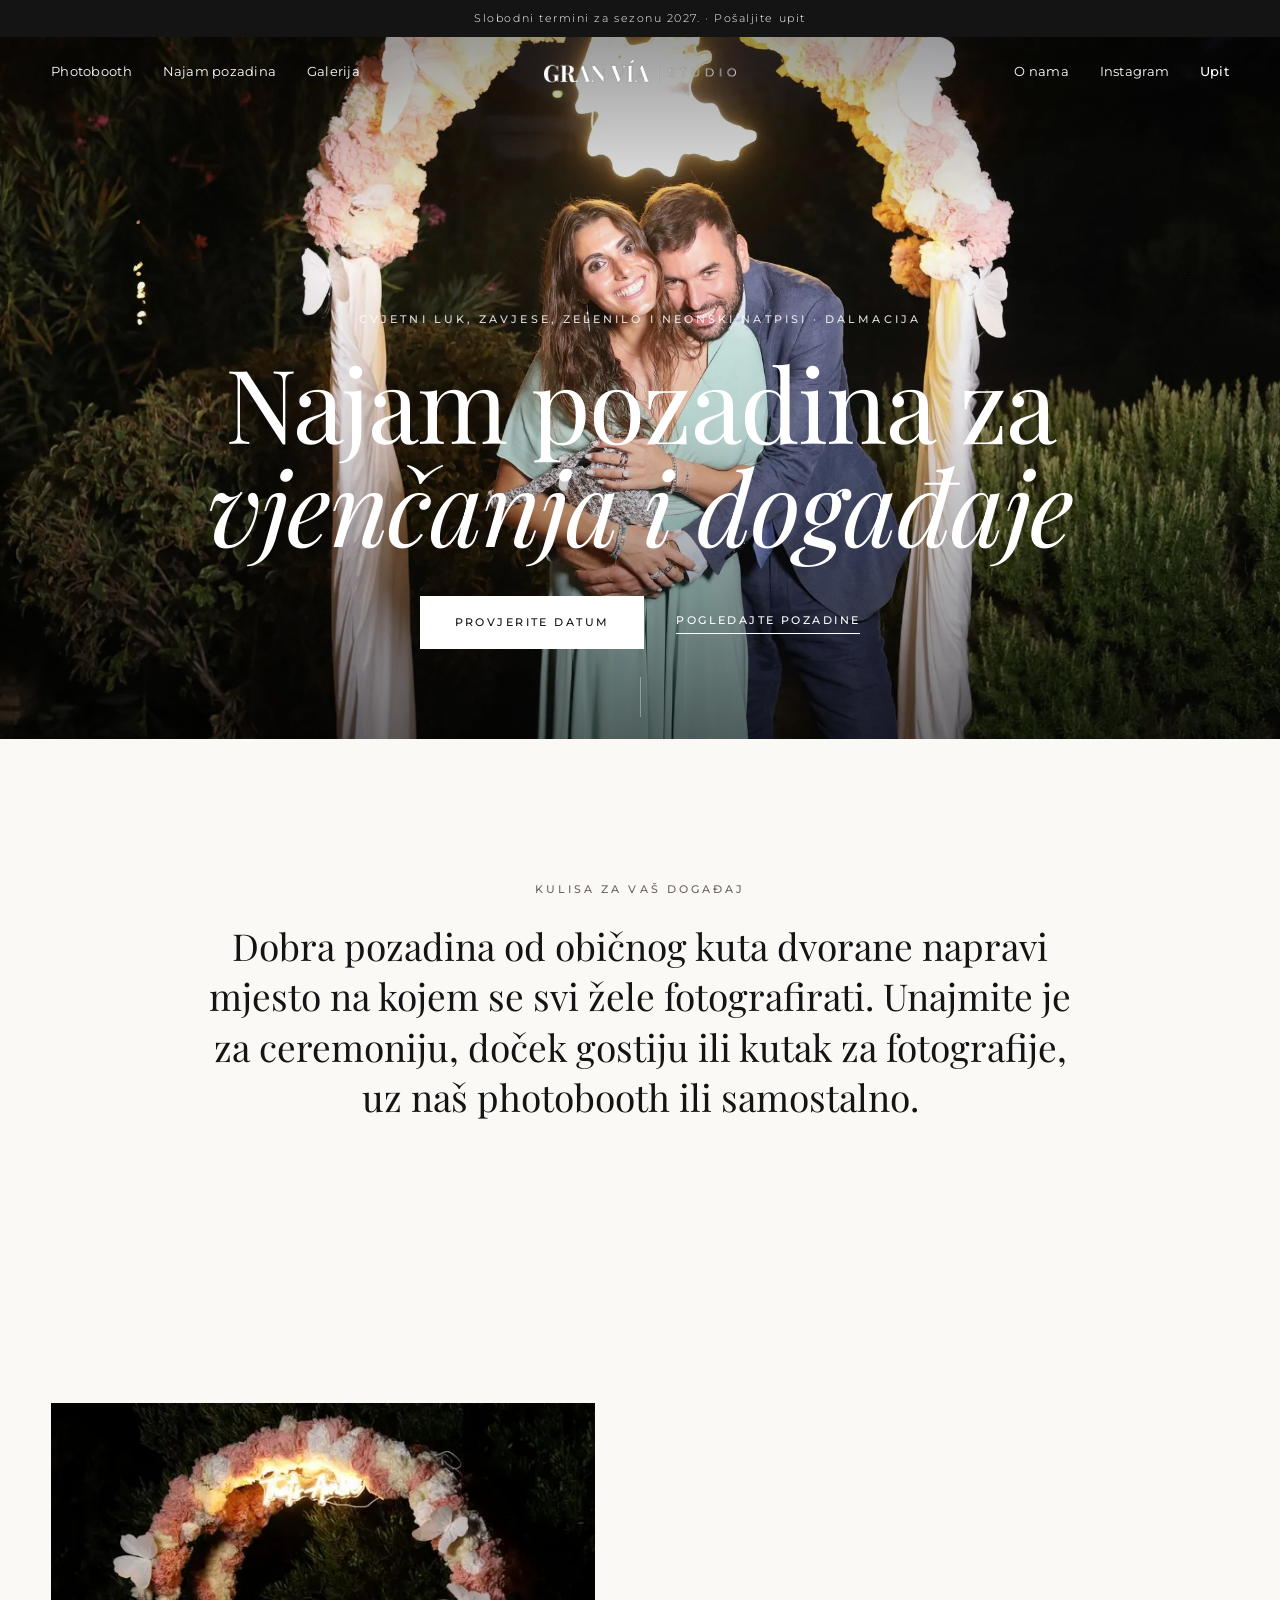
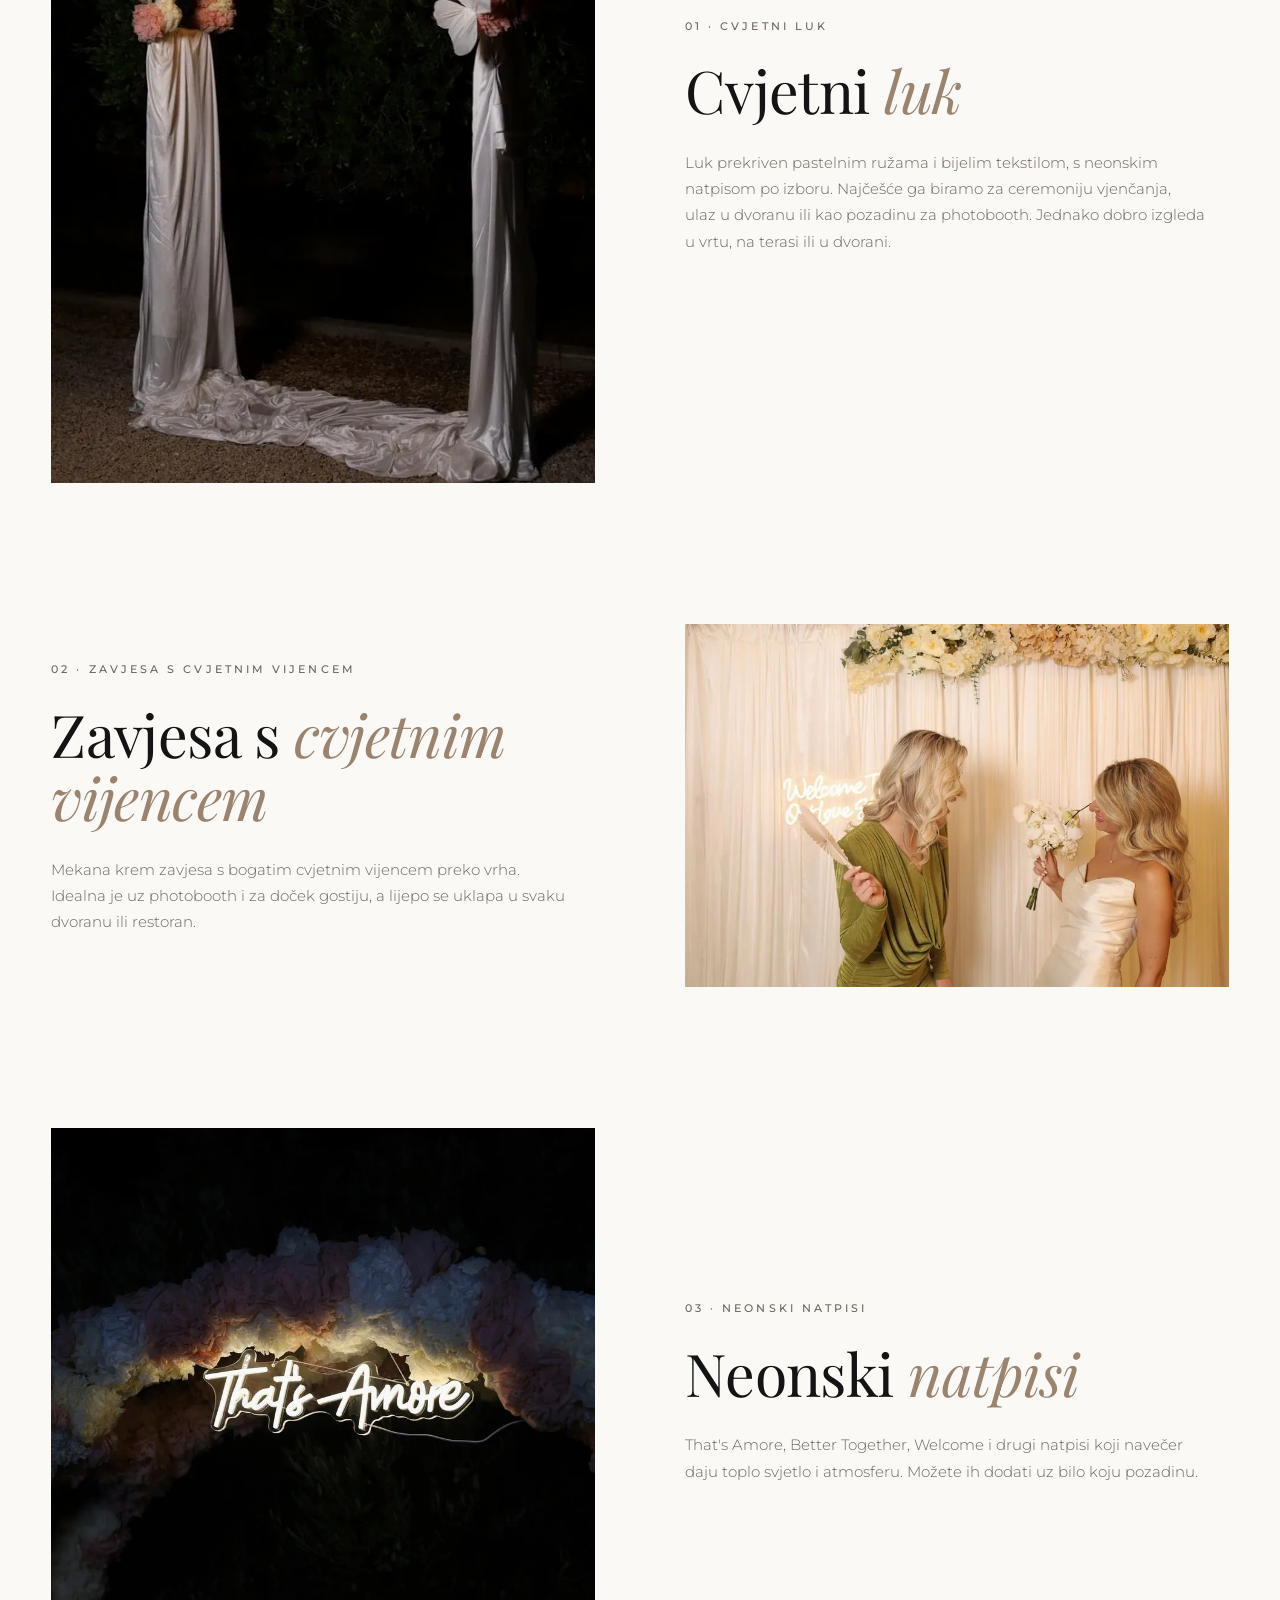
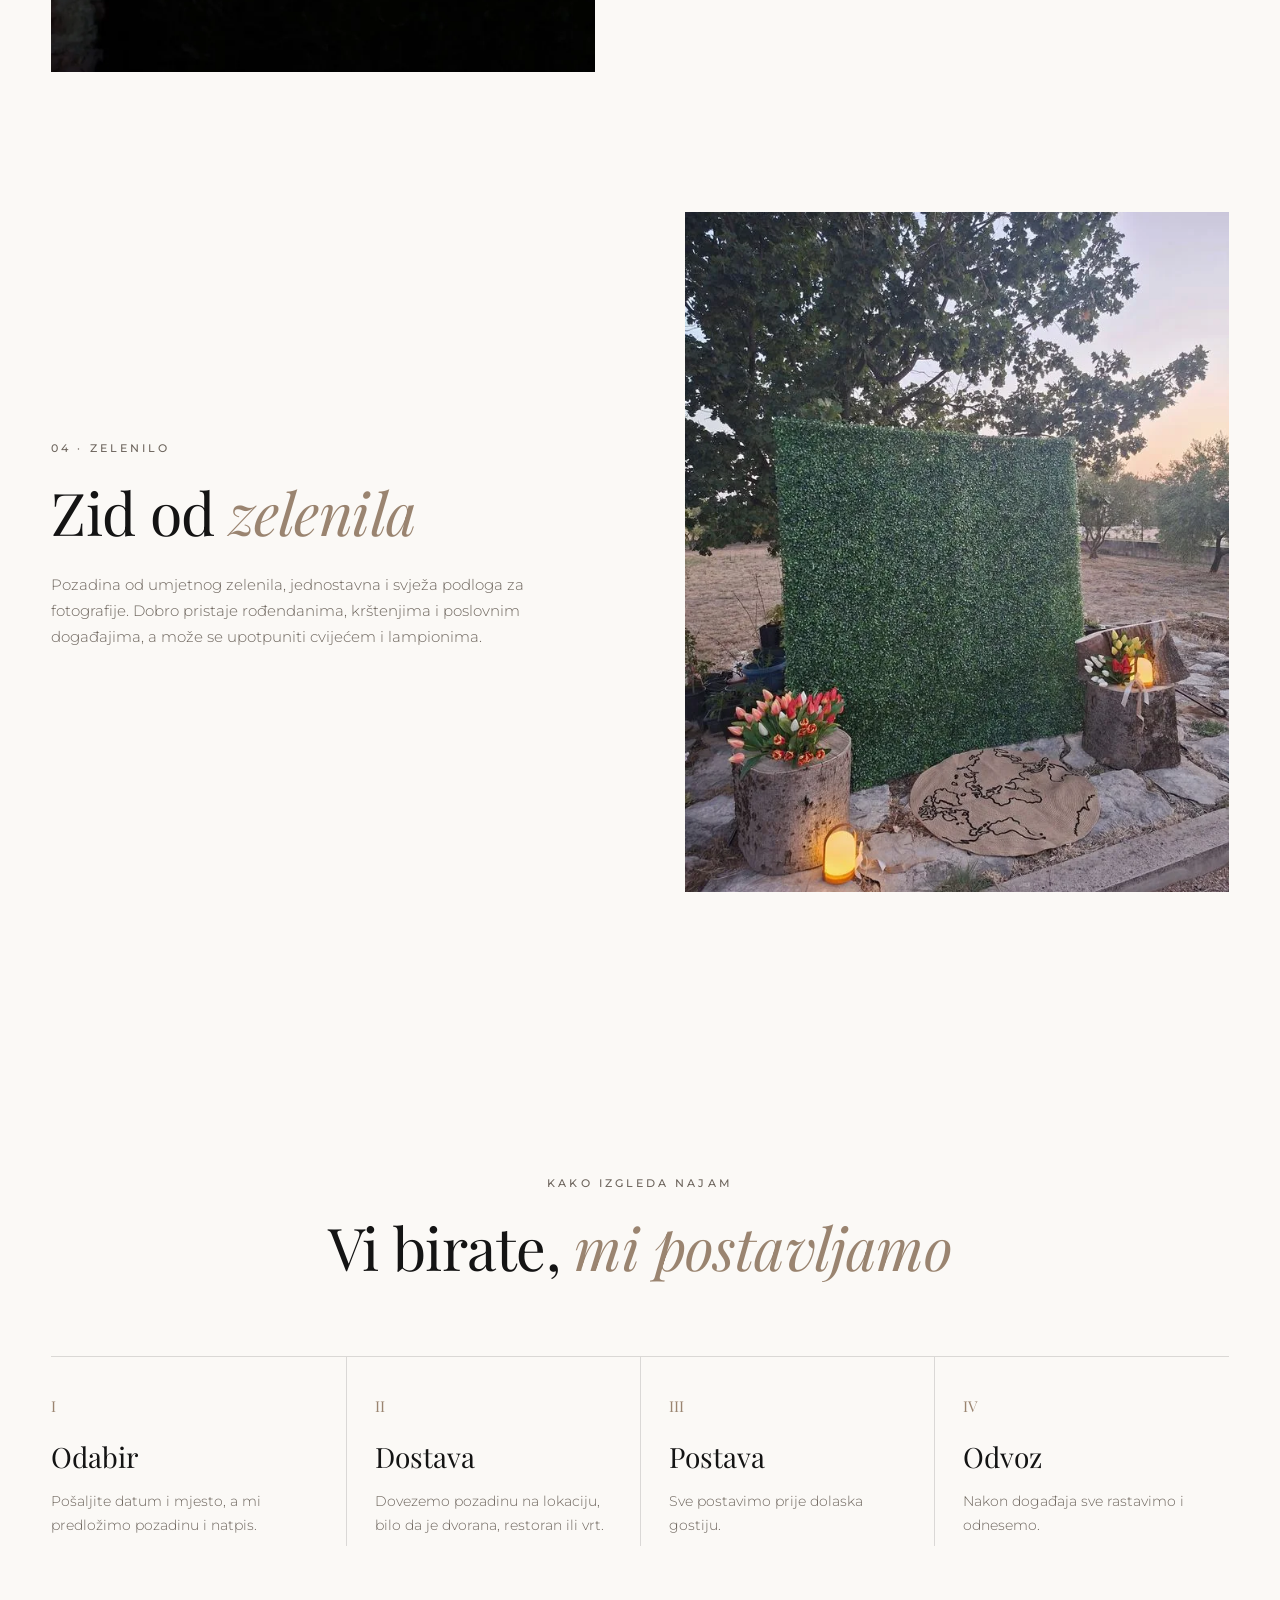
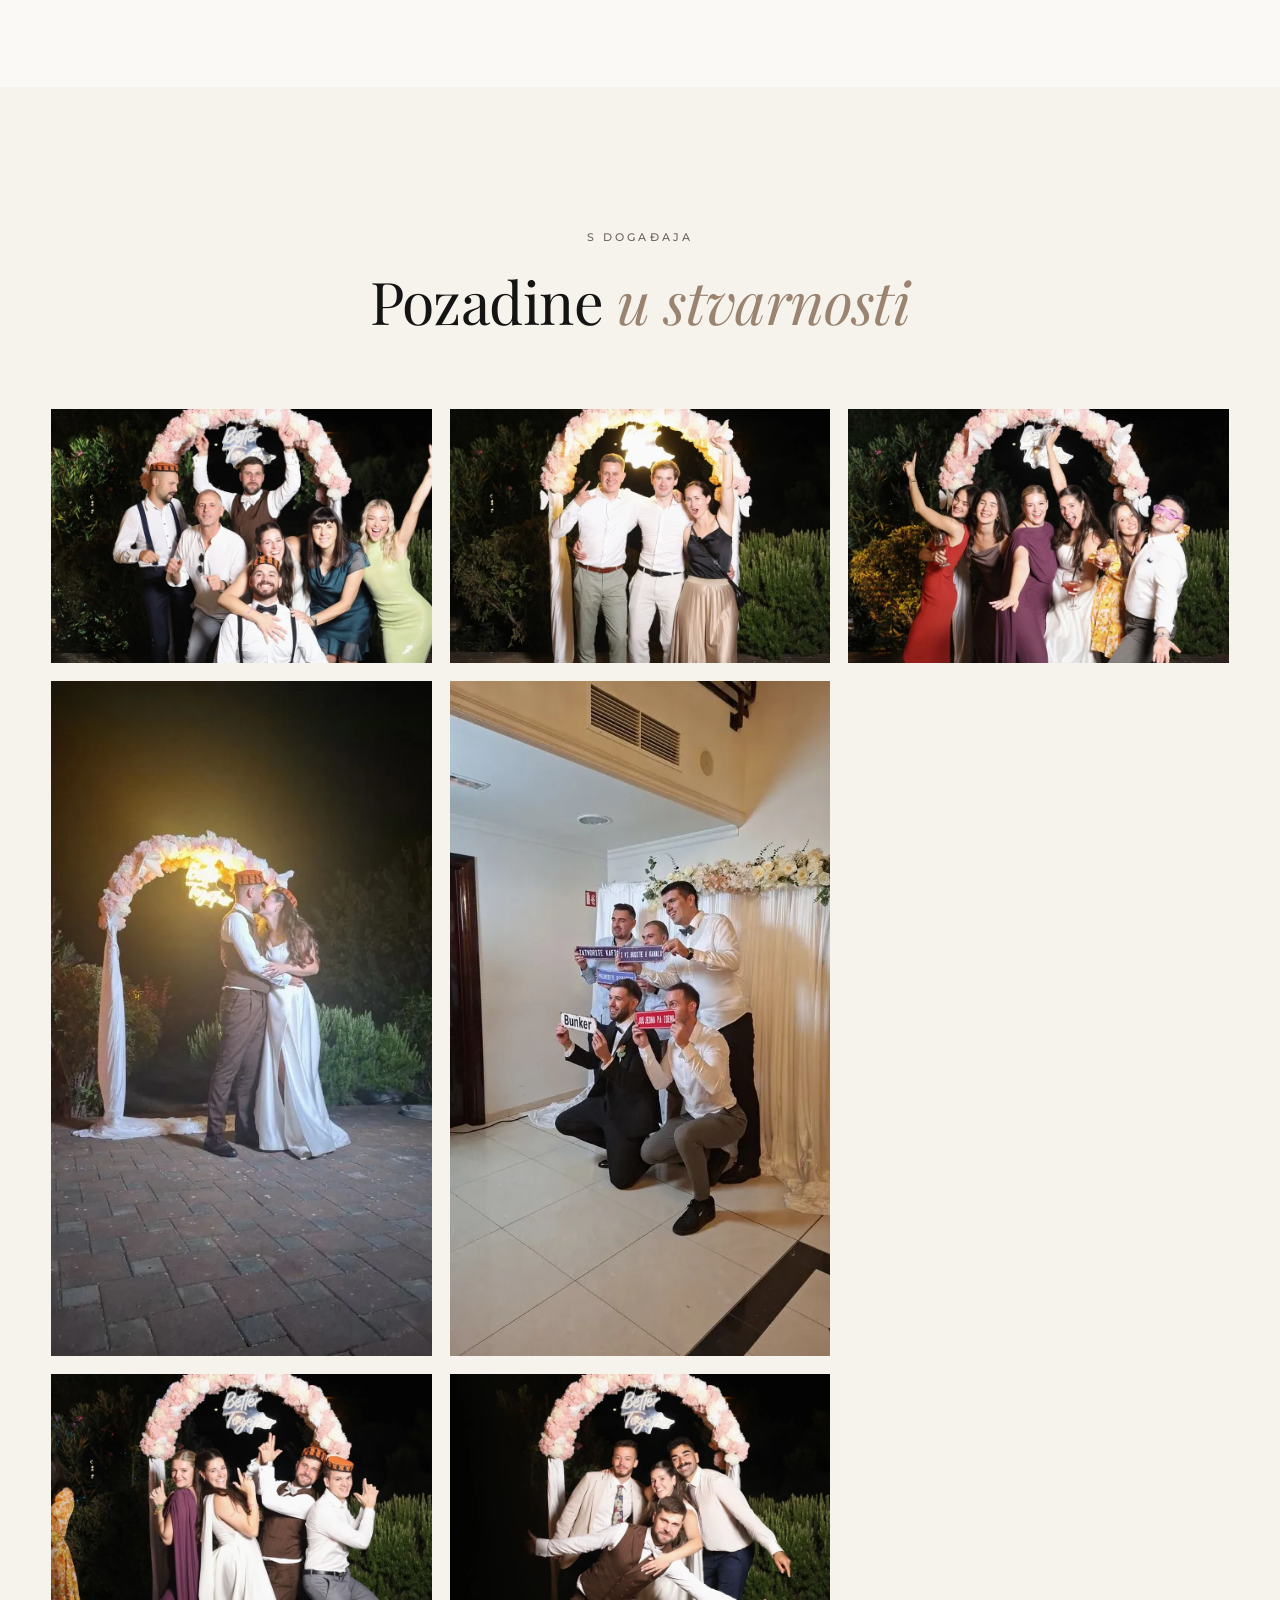
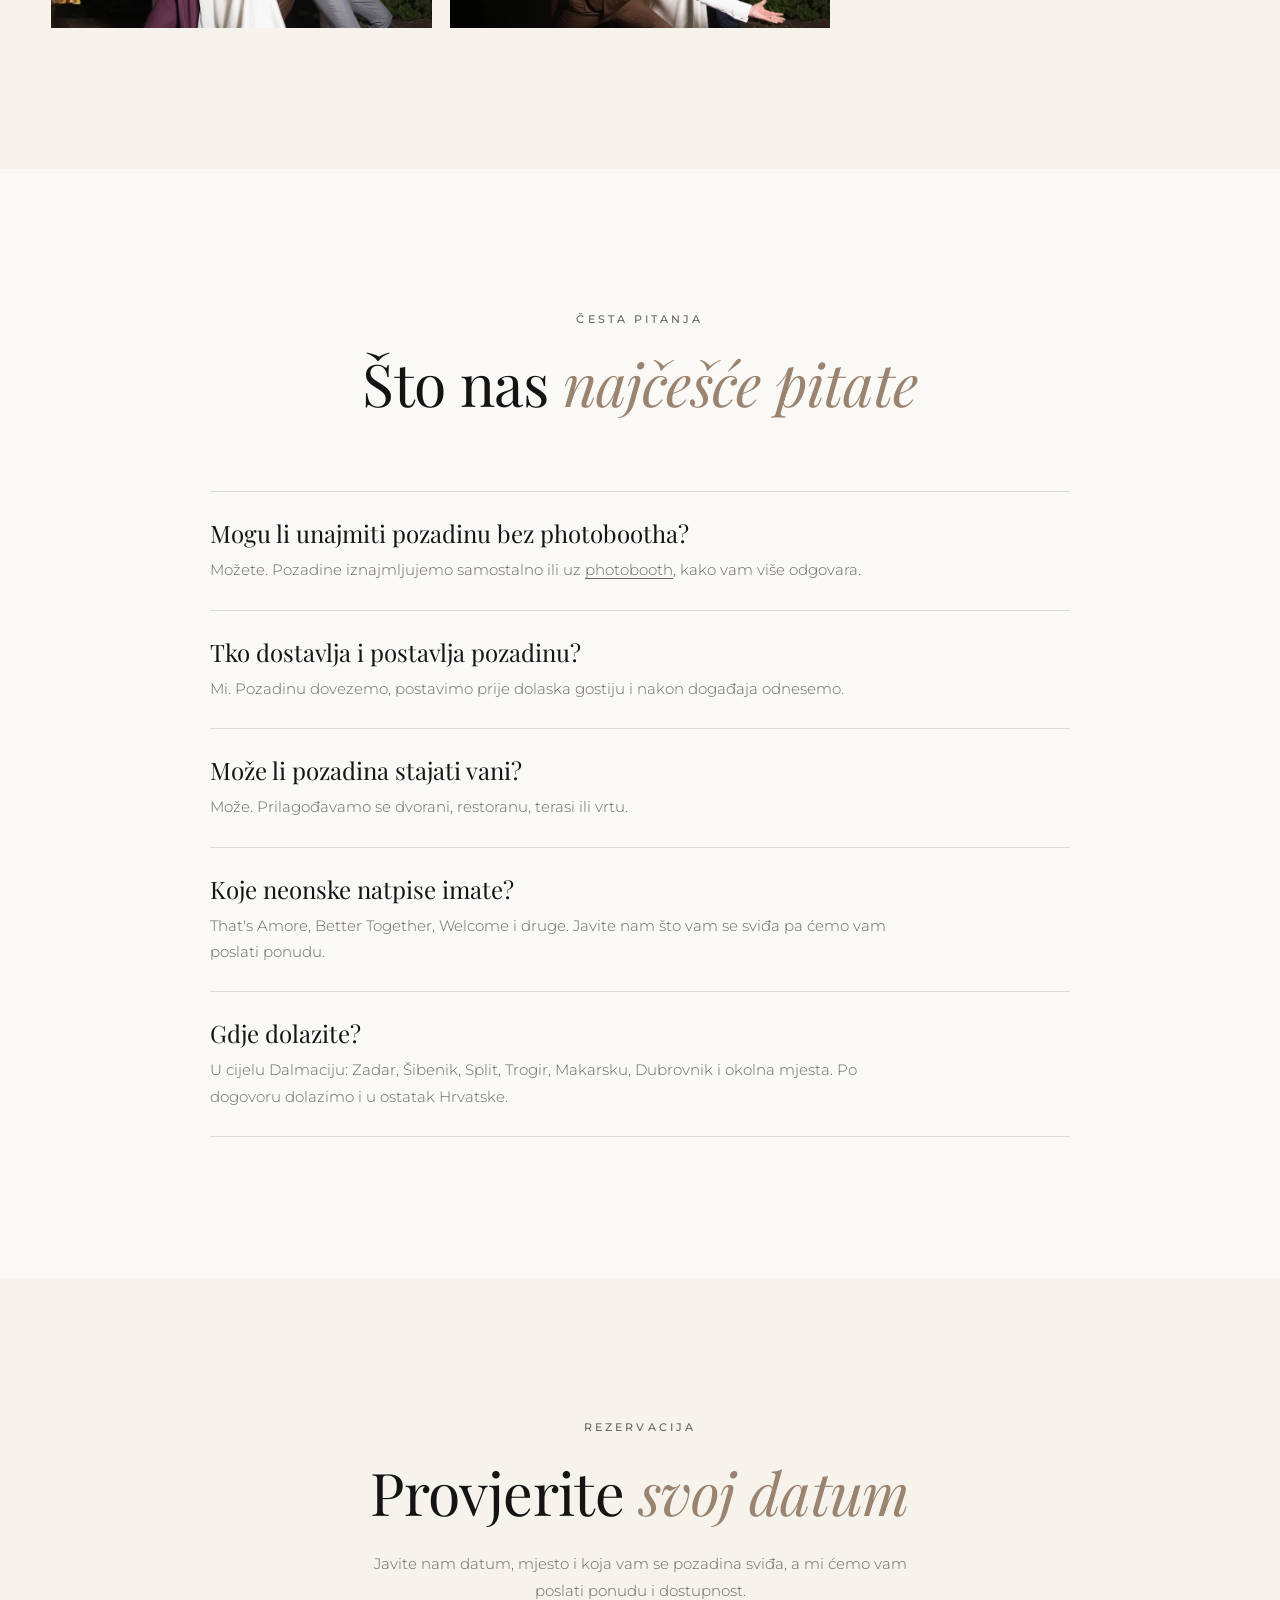
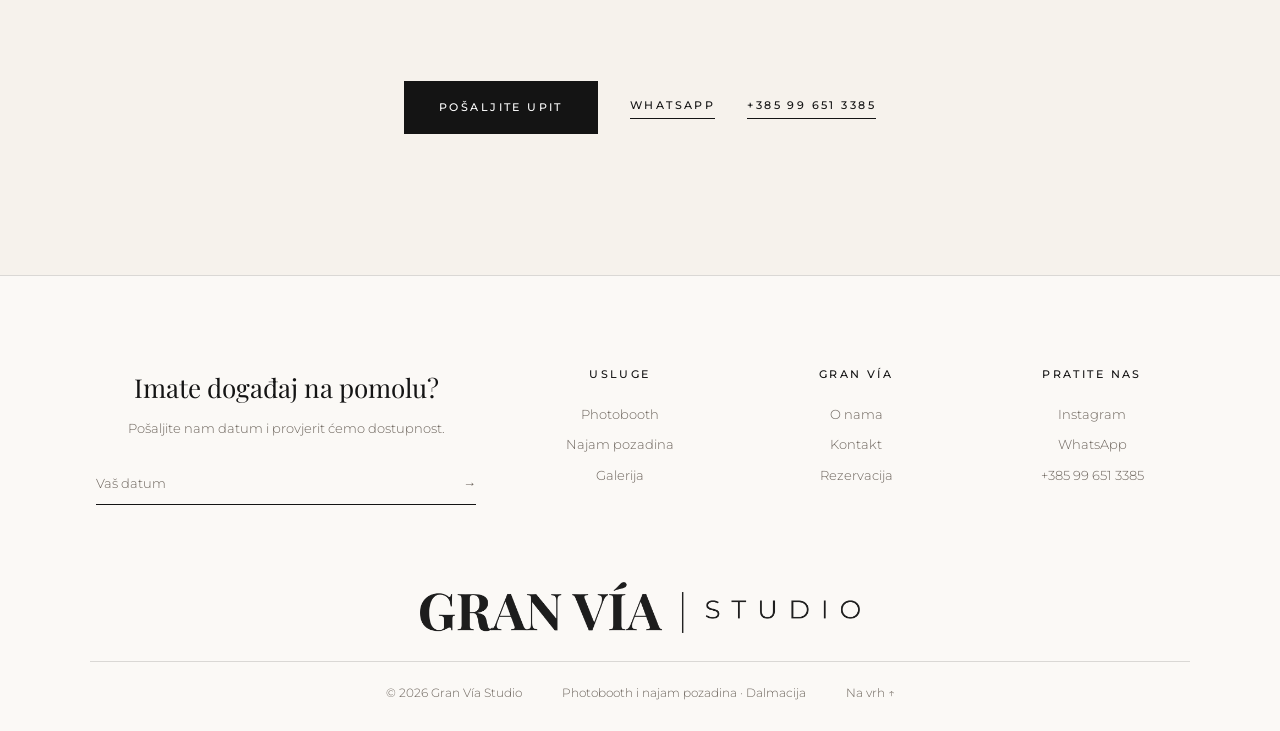
==== najam-pozadina/index.html @ 4a8e6f60 "Add photobooth and backdrop rental pages, about section and Dalmatia service area Co-Authored-By: Cl" ====
<!doctype html>
<html lang="hr">
<head>
  <meta charset="utf-8">
  <meta name="viewport" content="width=device-width, initial-scale=1">
  <title>Najam pozadina i cvjetnog luka u Dalmaciji · Gran Vía Studio</title>
  <meta name="description" content="Najam cvjetnog luka, zavjese s cvjetnim vijencem, zelenila i neonskih natpisa za vjenčanja i događaje. Dostava, postava i odvoz u Šibeniku, Splitu, Zadru i cijeloj Dalmaciji.">
  <link rel="canonical" href="https://granviastudio.com.hr/najam-pozadina/">
  <meta property="og:type" content="website">
  <meta property="og:site_name" content="Gran Vía Studio">
  <meta property="og:locale" content="hr_HR">
  <meta property="og:url" content="https://granviastudio.com.hr/najam-pozadina/">
  <meta property="og:title" content="Najam pozadina i cvjetnog luka · Gran Vía Studio">
  <meta property="og:description" content="Cvjetni luk, zavjese s cvijećem, zelenilo i neonski natpisi za vjenčanja i događaje u Dalmaciji.">
  <meta property="og:image" content="https://granviastudio.com.hr/img/og-najam-pozadina.jpg">
  <meta property="og:image:width" content="1200">
  <meta property="og:image:height" content="630">
  <meta property="og:image:alt" content="Par u zagrljaju ispod cvjetnog luka">
  <meta name="twitter:card" content="summary_large_image">
  <meta name="theme-color" content="#f6f2ec">
  <link rel="icon" type="image/png" href="../img/favicon.png">
  <link rel="apple-touch-icon" href="../img/favicon.png">
  <link rel="preload" as="image" href="../img/galerija-luk-par.webp" media="(min-width: 761px)" fetchpriority="high">
  <link rel="preload" as="image" href="../img/galerija-luk-par-m.webp" media="(max-width: 760px)" fetchpriority="high">
  <link rel="preload" as="font" type="font/woff2" href="../fonts/playfair-display-latin.woff2" crossorigin>
  <link rel="preload" as="font" type="font/woff2" href="../fonts/montserrat-latin.woff2" crossorigin>
  <link rel="stylesheet" href="../css/style.css">
  <script type="application/ld+json">
  {
    "@context": "https://schema.org",
    "@graph": [
      {
        "@type": "Service",
        "@id": "https://granviastudio.com.hr/najam-pozadina/#service",
        "name": "Najam pozadina",
        "serviceType": "Najam pozadina za događaje",
        "description": "Najam cvjetnog luka, zavjese s cvjetnim vijencem, zelenila i neonskih natpisa za vjenčanja, rođendane, krštenja i poslovne događaje, s dostavom, postavom i odvozom.",
        "url": "https://granviastudio.com.hr/najam-pozadina/",
        "image": "https://granviastudio.com.hr/img/og-najam-pozadina.jpg",
        "provider": { "@id": "https://granviastudio.com.hr/#business" },
        "areaServed": [
          { "@type": "AdministrativeArea", "name": "Dalmacija" },
          { "@type": "Country", "name": "Hrvatska" }
        ]
      },
      {
        "@type": "BreadcrumbList",
        "itemListElement": [
          { "@type": "ListItem", "position": 1, "name": "Gran Vía Studio", "item": "https://granviastudio.com.hr/" },
          { "@type": "ListItem", "position": 2, "name": "Najam pozadina", "item": "https://granviastudio.com.hr/najam-pozadina/" }
        ]
      }
    ]
  }
  </script>
</head>
<body>

  <div class="announce">
    <a href="../#kontakt">Slobodni termini za sezonu 2027. · Pošaljite upit</a>
  </div>

  <header class="site-header" id="top">
    <nav class="nav nav--left" aria-label="Glavni izbornik">
      <a href="../photobooth/">Photobooth</a>
      <a href="./" aria-current="page">Najam pozadina</a>
      <a href="../#galerija">Galerija</a>
    </nav>

    <button class="menu-toggle" aria-expanded="false" aria-controls="mobile-menu">Izbornik</button>

    <a href="../" class="brand" aria-label="Gran Vía Studio, početna stranica">
      <img src="../img/logo-line.png" alt="Gran Vía Studio" class="brand__dark" width="1600" height="187">
      <img src="../img/logo-line-white.png" alt="" class="brand__light" width="1600" height="187">
    </a>

    <nav class="nav nav--right" aria-label="Dodatni izbornik">
      <a href="../#o-nama">O nama</a>
      <a href="https://www.instagram.com/granviastudio/" target="_blank" rel="noopener">Instagram</a>
      <a href="../#kontakt" class="nav__cta">Upit</a>
    </nav>
    <a href="../#kontakt" class="mobile-cta">Upit</a>
  </header>

  <div class="mobile-menu" id="mobile-menu" hidden>
    <nav aria-label="Mobilni izbornik">
      <a href="../">Početna</a>
      <a href="../photobooth/">Photobooth</a>
      <a href="./" aria-current="page">Najam pozadina</a>
      <a href="../#galerija">Galerija</a>
      <a href="../#o-nama">O nama</a>
      <a href="../#kontakt">Kontakt</a>
    </nav>
    <div class="mobile-menu__foot">
      <a href="https://www.instagram.com/granviastudio/" target="_blank" rel="noopener">Instagram</a>
      <a href="tel:+385996513385">+385 99 651 3385</a>
    </div>
  </div>

  <main>

    <section class="hero hero--page" aria-label="Uvod">
      <div class="hero__slides" aria-hidden="true">
        <div class="hero__slide hero__slide--bd is-active"></div>
      </div>
      <div class="hero__content">
        <p class="eyebrow eyebrow--light">Cvjetni luk, zavjese, zelenilo i neonski natpisi · Dalmacija</p>
        <h1 class="hero__title">Najam pozadina za<br><em>vjenčanja i događaje</em></h1>
        <div class="hero__actions">
          <a href="../#kontakt" class="btn btn--light">Provjerite datum</a>
          <a href="#pozadine" class="link-underline link-underline--light">Pogledajte pozadine</a>
        </div>
      </div>
      <a href="#uvod" class="hero__scroll" aria-label="Pomakni se dolje"><span></span></a>
    </section>

    <section class="intro section" id="uvod">
      <p class="eyebrow reveal">Kulisa za vaš događaj</p>
      <p class="intro__lead reveal">Dobra pozadina od običnog kuta dvorane napravi mjesto na kojem se svi žele fotografirati. Unajmite je za ceremoniju, doček gostiju ili kutak za fotografije, uz naš photobooth ili samostalno.</p>
    </section>

    <div id="pozadine" class="bd-list">
      <section class="split section" aria-labelledby="luk-title">
        <div class="split__media split__media--single reveal">
          <img width="600" height="900" src="../img/backdrop-cvjetni-luk-sm.webp" srcset="../img/backdrop-cvjetni-luk-sm.webp 600w, ../img/backdrop-cvjetni-luk.webp 1333w" sizes="(max-width: 900px) 100vw, 45vw" alt="Cvjetni luk s bijelim tekstilom i svjetlećim natpisom That's Amore" loading="lazy">
        </div>
        <div class="split__text reveal">
          <p class="eyebrow">01 · Cvjetni luk</p>
          <h2 class="h2" id="luk-title">Cvjetni <em>luk</em></h2>
          <p>Luk prekriven pastelnim ružama i bijelim tekstilom, s neonskim natpisom po izboru. Najčešće ga biramo za ceremoniju vjenčanja, ulaz u dvoranu ili kao pozadinu za photobooth. Jednako dobro izgleda u vrtu, na terasi ili u dvorani.</p>
        </div>
      </section>

      <section class="split split--rev section" aria-labelledby="zavjesa-title">
        <div class="split__media split__media--single split__media--land reveal">
          <img width="900" height="600" src="../img/backdrop-welcome-sm.webp" srcset="../img/backdrop-welcome-sm.webp 900w, ../img/backdrop-welcome.webp 2000w" sizes="(max-width: 900px) 100vw, 45vw" alt="Bijela zavjesa s cvjetnim vijencem i natpisom Welcome" loading="lazy">
        </div>
        <div class="split__text reveal">
          <p class="eyebrow">02 · Zavjesa s cvjetnim vijencem</p>
          <h2 class="h2" id="zavjesa-title">Zavjesa s <em>cvjetnim vijencem</em></h2>
          <p>Mekana krem zavjesa s bogatim cvjetnim vijencem preko vrha. Idealna je uz photobooth i za doček gostiju, a lijepo se uklapa u svaku dvoranu ili restoran.</p>
        </div>
      </section>

      <section class="split section" aria-labelledby="neon-title">
        <div class="split__media split__media--single split__media--square reveal">
          <img width="900" height="900" src="../img/backdrop-thats-amore-sm.webp" srcset="../img/backdrop-thats-amore-sm.webp 900w, ../img/backdrop-thats-amore.webp 2000w" sizes="(max-width: 900px) 100vw, 45vw" alt="Neonski natpis That's Amore na cvjetnoj pozadini noću" loading="lazy">
        </div>
        <div class="split__text reveal">
          <p class="eyebrow">03 · Neonski natpisi</p>
          <h2 class="h2" id="neon-title">Neonski <em>natpisi</em></h2>
          <p>That's Amore, Better Together, Welcome i drugi natpisi koji navečer daju toplo svjetlo i atmosferu. Možete ih dodati uz bilo koju pozadinu.</p>
        </div>
      </section>

      <section class="split split--rev section" aria-labelledby="zelenilo-title">
        <div class="split__media split__media--single reveal">
          <img width="675" height="900" src="../img/backdrop-zelenilo-sm.webp" srcset="../img/backdrop-zelenilo-sm.webp 675w, ../img/backdrop-zelenilo.webp 1500w" sizes="(max-width: 900px) 100vw, 45vw" alt="Zid od umjetnog zelenila s tulipanima i lampionima na panjevima" loading="lazy">
        </div>
        <div class="split__text reveal">
          <p class="eyebrow">04 · Zelenilo</p>
          <h2 class="h2" id="zelenilo-title">Zid od <em>zelenila</em></h2>
          <p>Pozadina od umjetnog zelenila, jednostavna i svježa podloga za fotografije. Dobro pristaje rođendanima, krštenjima i poslovnim događajima, a može se upotpuniti cvijećem i lampionima.</p>
        </div>
      </section>
    </div>

    <section class="steps section" aria-labelledby="najam-title">
      <div class="section-head reveal">
        <p class="eyebrow">Kako izgleda najam</p>
        <h2 class="h2" id="najam-title">Vi birate, <em>mi postavljamo</em></h2>
      </div>
      <ol class="steps__list">
        <li class="reveal"><span class="steps__n">I</span><h3>Odabir</h3><p>Pošaljite datum i mjesto, a mi predložimo pozadinu i natpis.</p></li>
        <li class="reveal"><span class="steps__n">II</span><h3>Dostava</h3><p>Dovezemo pozadinu na lokaciju, bilo da je dvorana, restoran ili vrt.</p></li>
        <li class="reveal"><span class="steps__n">III</span><h3>Postava</h3><p>Sve postavimo prije dolaska gostiju.</p></li>
        <li class="reveal"><span class="steps__n">IV</span><h3>Odvoz</h3><p>Nakon događaja sve rastavimo i odnesemo.</p></li>
      </ol>
    </section>

    <section class="gallery section section--tint" aria-labelledby="galerija-title">
      <div class="section-head reveal">
        <p class="eyebrow">S događaja</p>
        <h2 class="h2" id="galerija-title">Pozadine <em>u stvarnosti</em></h2>
      </div>
      <div class="masonry">
        <a href="../img/galerija-luk-ekipa-2.webp" class="m-item reveal"><img width="900" height="600" src="../img/galerija-luk-ekipa-2-sm.webp" alt="Veselo društvo ispod cvjetnog luka" loading="lazy"></a>
        <a href="../img/backdrop-luk-mladenci.webp" class="m-item reveal"><img width="507" height="900" src="../img/backdrop-luk-mladenci-sm.webp" alt="Mladenci se ljube ispod luka" loading="lazy"></a>
        <a href="../img/galerija-luk-mladenka.webp" class="m-item reveal"><img width="900" height="600" src="../img/galerija-luk-mladenka-sm.webp" alt="Mladenka s prijateljima ispod luka" loading="lazy"></a>
        <a href="../img/galerija-luk-trojka.webp" class="m-item reveal"><img width="900" height="600" src="../img/galerija-luk-trojka-sm.webp" alt="Troje prijatelja ispod luka" loading="lazy"></a>
        <a href="../img/backdrop-zavjesa-cvijece.webp" class="m-item reveal"><img width="507" height="900" src="../img/backdrop-zavjesa-cvijece-sm.webp" alt="Gosti ispred bijele zavjese s cvijećem u dvorani" loading="lazy"></a>
        <a href="../img/galerija-luk-ekipa-3.webp" class="m-item reveal"><img width="900" height="600" src="../img/galerija-luk-ekipa-3-sm.webp" alt="Društvo poziraju ispod luka" loading="lazy"></a>
        <a href="../img/galerija-luk-djevojke.webp" class="m-item reveal"><img width="900" height="600" src="../img/galerija-luk-djevojke-sm.webp" alt="Djevojke slave ispod luka" loading="lazy"></a>
      </div>
    </section>

    <section class="faq section" aria-labelledby="pitanja-title">
      <div class="section-head reveal">
        <p class="eyebrow">Česta pitanja</p>
        <h2 class="h2" id="pitanja-title">Što nas <em>najčešće pitate</em></h2>
      </div>
      <dl class="faq__list reveal">
        <div><dt>Mogu li unajmiti pozadinu bez photobootha?</dt><dd>Možete. Pozadine iznajmljujemo samostalno ili uz <a href="../photobooth/">photobooth</a>, kako vam više odgovara.</dd></div>
        <div><dt>Tko dostavlja i postavlja pozadinu?</dt><dd>Mi. Pozadinu dovezemo, postavimo prije dolaska gostiju i nakon događaja odnesemo.</dd></div>
        <div><dt>Može li pozadina stajati vani?</dt><dd>Može. Prilagođavamo se dvorani, restoranu, terasi ili vrtu.</dd></div>
        <div><dt>Koje neonske natpise imate?</dt><dd>That's Amore, Better Together, Welcome i druge. Javite nam što vam se sviđa pa ćemo vam poslati ponudu.</dd></div>
        <div><dt>Gdje dolazite?</dt><dd>U cijelu Dalmaciju: Zadar, Šibenik, Split, Trogir, Makarsku, Dubrovnik i okolna mjesta. Po dogovoru dolazimo i u ostatak Hrvatske.</dd></div>
      </dl>
    </section>

    <section class="cta section section--tint">
      <div class="section-head reveal">
        <p class="eyebrow">Rezervacija</p>
        <h2 class="h2">Provjerite <em>svoj datum</em></h2>
        <p class="section-head__sub">Javite nam datum, mjesto i koja vam se pozadina sviđa, a mi ćemo vam poslati ponudu i dostupnost.</p>
      </div>
      <div class="cta__actions reveal">
        <a href="../#kontakt" class="btn">Pošaljite upit</a>
        <a href="https://wa.me/385996513385" target="_blank" rel="noopener" class="link-underline">WhatsApp</a>
        <a href="tel:+385996513385" class="link-underline">+385 99 651 3385</a>
      </div>
    </section>

  </main>

  <footer class="site-footer">
    <div class="footer__top">
      <div class="footer__news">
        <h2>Imate događaj na pomolu?</h2>
        <p>Pošaljite nam datum i provjerit ćemo dostupnost.</p>
        <a href="../#kontakt" class="footer__field">Vaš datum <span aria-hidden="true">→</span></a>
      </div>
      <div class="footer__col">
        <h3>Usluge</h3>
        <a href="../photobooth/">Photobooth</a>
        <a href="./">Najam pozadina</a>
        <a href="../#galerija">Galerija</a>
      </div>
      <div class="footer__col">
        <h3>Gran Vía</h3>
        <a href="../#o-nama">O nama</a>
        <a href="../#kontakt">Kontakt</a>
        <a href="../#kontakt">Rezervacija</a>
      </div>
      <div class="footer__col">
        <h3>Pratite nas</h3>
        <a href="https://www.instagram.com/granviastudio/" target="_blank" rel="noopener">Instagram</a>
        <a href="https://wa.me/385996513385" target="_blank" rel="noopener">WhatsApp</a>
        <a href="tel:+385996513385">+385 99 651 3385</a>
      </div>
    </div>
    <img src="../img/logo-line.png" alt="Gran Vía Studio" class="footer__logo" width="1600" height="187" loading="lazy">
    <div class="footer__bottom">
      <span>© <span id="year">2026</span> Gran Vía Studio</span>
      <span>Photobooth i najam pozadina · Dalmacija</span>
      <a href="#top">Na vrh ↑</a>
    </div>
  </footer>

  <div class="lightbox" hidden role="dialog" aria-modal="true" aria-label="Pregled fotografije">
    <button class="lightbox__close" aria-label="Zatvori">Zatvori</button>
    <button class="lightbox__prev" aria-label="Prethodna">←</button>
    <img alt="">
    <button class="lightbox__next" aria-label="Sljedeća">→</button>
  </div>

  <script src="../js/main.js"></script>
</body>
</html>
---- css/style.css ----
@font-face { font-family: 'Montserrat'; font-style: normal; font-weight: 300; font-display: swap; src: url(../fonts/montserrat-latin-ext.woff2) format('woff2'); unicode-range: U+0100-02BA, U+02BD-02C5, U+02C7-02CC, U+02CE-02D7, U+02DD-02FF, U+0304, U+0308, U+0329, U+1D00-1DBF, U+1E00-1E9F, U+1EF2-1EFF, U+2020, U+20A0-20AB, U+20AD-20C4, U+2113, U+2C60-2C7F, U+A720-A7FF; }
@font-face { font-family: 'Montserrat'; font-style: normal; font-weight: 300; font-display: swap; src: url(../fonts/montserrat-latin.woff2) format('woff2'); unicode-range: U+0000-00FF, U+0131, U+0152-0153, U+02BB-02BC, U+02C6, U+02DA, U+02DC, U+0304, U+0308, U+0329, U+2000-206F, U+20AC, U+2122, U+2191, U+2193, U+2212, U+2215, U+FEFF, U+FFFD; }
@font-face { font-family: 'Montserrat'; font-style: normal; font-weight: 400; font-display: swap; src: url(../fonts/montserrat-latin-ext.woff2) format('woff2'); unicode-range: U+0100-02BA, U+02BD-02C5, U+02C7-02CC, U+02CE-02D7, U+02DD-02FF, U+0304, U+0308, U+0329, U+1D00-1DBF, U+1E00-1E9F, U+1EF2-1EFF, U+2020, U+20A0-20AB, U+20AD-20C4, U+2113, U+2C60-2C7F, U+A720-A7FF; }
@font-face { font-family: 'Montserrat'; font-style: normal; font-weight: 400; font-display: swap; src: url(../fonts/montserrat-latin.woff2) format('woff2'); unicode-range: U+0000-00FF, U+0131, U+0152-0153, U+02BB-02BC, U+02C6, U+02DA, U+02DC, U+0304, U+0308, U+0329, U+2000-206F, U+20AC, U+2122, U+2191, U+2193, U+2212, U+2215, U+FEFF, U+FFFD; }
@font-face { font-family: 'Montserrat'; font-style: normal; font-weight: 500; font-display: swap; src: url(../fonts/montserrat-latin-ext.woff2) format('woff2'); unicode-range: U+0100-02BA, U+02BD-02C5, U+02C7-02CC, U+02CE-02D7, U+02DD-02FF, U+0304, U+0308, U+0329, U+1D00-1DBF, U+1E00-1E9F, U+1EF2-1EFF, U+2020, U+20A0-20AB, U+20AD-20C4, U+2113, U+2C60-2C7F, U+A720-A7FF; }
@font-face { font-family: 'Montserrat'; font-style: normal; font-weight: 500; font-display: swap; src: url(../fonts/montserrat-latin.woff2) format('woff2'); unicode-range: U+0000-00FF, U+0131, U+0152-0153, U+02BB-02BC, U+02C6, U+02DA, U+02DC, U+0304, U+0308, U+0329, U+2000-206F, U+20AC, U+2122, U+2191, U+2193, U+2212, U+2215, U+FEFF, U+FFFD; }
@font-face { font-family: 'Playfair Display'; font-style: italic; font-weight: 400; font-display: swap; src: url(../fonts/playfair-display-italic-latin-ext.woff2) format('woff2'); unicode-range: U+0100-02BA, U+02BD-02C5, U+02C7-02CC, U+02CE-02D7, U+02DD-02FF, U+0304, U+0308, U+0329, U+1D00-1DBF, U+1E00-1E9F, U+1EF2-1EFF, U+2020, U+20A0-20AB, U+20AD-20C4, U+2113, U+2C60-2C7F, U+A720-A7FF; }
@font-face { font-family: 'Playfair Display'; font-style: italic; font-weight: 400; font-display: swap; src: url(../fonts/playfair-display-italic-latin.woff2) format('woff2'); unicode-range: U+0000-00FF, U+0131, U+0152-0153, U+02BB-02BC, U+02C6, U+02DA, U+02DC, U+0304, U+0308, U+0329, U+2000-206F, U+20AC, U+2122, U+2191, U+2193, U+2212, U+2215, U+FEFF, U+FFFD; }
@font-face { font-family: 'Playfair Display'; font-style: normal; font-weight: 400; font-display: swap; src: url(../fonts/playfair-display-latin-ext.woff2) format('woff2'); unicode-range: U+0100-02BA, U+02BD-02C5, U+02C7-02CC, U+02CE-02D7, U+02DD-02FF, U+0304, U+0308, U+0329, U+1D00-1DBF, U+1E00-1E9F, U+1EF2-1EFF, U+2020, U+20A0-20AB, U+20AD-20C4, U+2113, U+2C60-2C7F, U+A720-A7FF; }
@font-face { font-family: 'Playfair Display'; font-style: normal; font-weight: 400; font-display: swap; src: url(../fonts/playfair-display-latin.woff2) format('woff2'); unicode-range: U+0000-00FF, U+0131, U+0152-0153, U+02BB-02BC, U+02C6, U+02DA, U+02DC, U+0304, U+0308, U+0329, U+2000-206F, U+20AC, U+2122, U+2191, U+2193, U+2212, U+2215, U+FEFF, U+FFFD; }
@font-face { font-family: 'Playfair Display'; font-style: normal; font-weight: 500; font-display: swap; src: url(../fonts/playfair-display-latin-ext.woff2) format('woff2'); unicode-range: U+0100-02BA, U+02BD-02C5, U+02C7-02CC, U+02CE-02D7, U+02DD-02FF, U+0304, U+0308, U+0329, U+1D00-1DBF, U+1E00-1E9F, U+1EF2-1EFF, U+2020, U+20A0-20AB, U+20AD-20C4, U+2113, U+2C60-2C7F, U+A720-A7FF; }
@font-face { font-family: 'Playfair Display'; font-style: normal; font-weight: 500; font-display: swap; src: url(../fonts/playfair-display-latin.woff2) format('woff2'); unicode-range: U+0000-00FF, U+0131, U+0152-0153, U+02BB-02BC, U+02C6, U+02DA, U+02DC, U+0304, U+0308, U+0329, U+2000-206F, U+20AC, U+2122, U+2191, U+2193, U+2212, U+2215, U+FEFF, U+FFFD; }
@font-face { font-family: 'Playfair Display'; font-style: normal; font-weight: 700; font-display: swap; src: url(../fonts/playfair-display-latin-ext.woff2) format('woff2'); unicode-range: U+0100-02BA, U+02BD-02C5, U+02C7-02CC, U+02CE-02D7, U+02DD-02FF, U+0304, U+0308, U+0329, U+1D00-1DBF, U+1E00-1E9F, U+1EF2-1EFF, U+2020, U+20A0-20AB, U+20AD-20C4, U+2113, U+2C60-2C7F, U+A720-A7FF; }
@font-face { font-family: 'Playfair Display'; font-style: normal; font-weight: 700; font-display: swap; src: url(../fonts/playfair-display-latin.woff2) format('woff2'); unicode-range: U+0000-00FF, U+0131, U+0152-0153, U+02BB-02BC, U+02C6, U+02DA, U+02DC, U+0304, U+0308, U+0329, U+2000-206F, U+20AC, U+2122, U+2191, U+2193, U+2212, U+2215, U+FEFF, U+FFFD; }

:root {
  --ivory: #f6f2ec;
  --paper: #fbf9f6;
  --tint: #efe8df;
  --ink: #141414;
  --muted: #6d655d;
  --line: rgba(20, 20, 20, .14);
  --accent: #9a8470;

  --serif: "Playfair Display", "Times New Roman", serif;
  --sans: "Montserrat", "Helvetica Neue", Arial, sans-serif;

  --gutter: clamp(16px, 4vw, 56px);
  --section: clamp(72px, 11vw, 160px);
  --header-h: 72px;
  --ease: cubic-bezier(.2, .7, .2, 1);
}

*, *::before, *::after { box-sizing: border-box; }
html { scroll-behavior: smooth; scroll-padding-top: var(--header-h); }
body {
  margin: 0;
  background: var(--paper);
  color: var(--ink);
  font-family: var(--sans);
  font-weight: 300;
  font-size: 15px;
  line-height: 1.75;
  -webkit-font-smoothing: antialiased;
  overflow-x: hidden;
}
img { display: block; max-width: 100%; height: auto; }
a { color: inherit; text-decoration: none; }
em { font-style: italic; font-weight: 400; }
button { font: inherit; color: inherit; background: none; border: 0; cursor: pointer; padding: 0; }

.eyebrow {
  font-family: var(--sans);
  font-size: 11px;
  font-weight: 500;
  letter-spacing: .28em;
  text-transform: uppercase;
  color: var(--muted);
  margin: 0 0 22px;
}
.eyebrow--light { color: rgba(255, 255, 255, .85); }
.h2 {
  font-family: var(--serif);
  font-weight: 400;
  font-size: clamp(34px, 4.6vw, 64px);
  line-height: 1.08;
  letter-spacing: -.01em;
  margin: 0 0 28px;
}
.h2 em { color: var(--accent); }

.btn {
  display: inline-block;
  padding: 16px 34px;
  border: 1px solid var(--ink);
  background: var(--ink);
  color: #fff;
  font-size: 11px;
  font-weight: 500;
  letter-spacing: .22em;
  text-transform: uppercase;
  transition: background .35s var(--ease), color .35s var(--ease);
}
.btn:hover { background: transparent; color: var(--ink); }
.btn--light { background: #fff; color: var(--ink); border-color: #fff; }
.btn--light:hover { background: transparent; color: #fff; }

.link-underline {
  position: relative;
  font-size: 11px;
  font-weight: 500;
  letter-spacing: .22em;
  text-transform: uppercase;
  padding-bottom: 4px;
}
.link-underline::after {
  content: ""; position: absolute; left: 0; right: 0; bottom: 0; height: 1px;
  background: currentColor; transform-origin: right; transition: transform .5s var(--ease);
}
a:hover > .link-underline::after, .link-underline:hover::after { transform: scaleX(0); }
.link-underline--light { color: #fff; }

.announce {
  background: var(--ink);
  color: #fff;
  text-align: center;
  font-size: 11px;
  letter-spacing: .14em;
  padding: 9px var(--gutter);
  position: relative;
  z-index: 60;
}
.announce a:hover { opacity: .7; }

.site-header {
  position: fixed;
  top: 36px; left: 0; right: 0;
  z-index: 50;
  height: var(--header-h);
  padding: 0 var(--gutter);
  display: grid;
  grid-template-columns: 1fr auto 1fr;
  align-items: center;
  color: #fff;
  transition: background .4s var(--ease), color .4s var(--ease), top .4s var(--ease), border-color .4s;
  border-bottom: 1px solid transparent;
}
.site-header.is-solid {
  top: 0;
  background: rgba(251, 249, 246, .96);
  backdrop-filter: blur(8px);
  color: var(--ink);
  border-bottom-color: var(--line);
}
.nav { display: flex; gap: clamp(18px, 2.4vw, 38px); font-size: 13px; font-weight: 400; letter-spacing: .02em; }
.nav--right { justify-content: flex-end; }
.nav a { position: relative; padding: 6px 0; }
.nav a::after {
  content: ""; position: absolute; left: 0; bottom: 2px; width: 100%; height: 1px;
  background: currentColor; transform: scaleX(0); transform-origin: left; transition: transform .4s var(--ease);
}
.nav a:hover::after { transform: scaleX(1); }
.nav__cta { font-weight: 500; }

.brand { position: relative; display: block; width: clamp(150px, 15vw, 220px); }
.brand img { width: 100%; height: auto; transition: opacity .4s; }
.brand__light { position: absolute; inset: 0; }
.brand__dark { opacity: 0; }
.site-header.is-solid .brand__dark,
body.menu-open .brand__dark { opacity: 1; }
.site-header.is-solid .brand__light,
body.menu-open .brand__light { opacity: 0; }

.menu-toggle, .mobile-cta { display: none; font-size: 12px; letter-spacing: .14em; text-transform: uppercase; font-weight: 500; }

.mobile-menu {
  position: fixed; inset: 0; z-index: 40;
  background: var(--paper);
  padding: calc(var(--header-h) + 48px) var(--gutter) 32px;
  display: flex; flex-direction: column; justify-content: space-between;
}
.mobile-menu[hidden] { display: none; }
.mobile-menu nav { display: flex; flex-direction: column; }
.mobile-menu nav a {
  font-family: var(--serif); font-size: 38px; line-height: 1.1;
  padding: 14px 0; border-bottom: 1px solid var(--line);
}
.mobile-menu__foot { display: flex; flex-direction: column; gap: 6px; font-size: 13px; color: var(--muted); }
body.menu-open { overflow: hidden; }
body.menu-open .site-header { color: var(--ink); background: var(--paper); }

.hero {
  position: relative;
  height: 100vh; height: 100svh;
  min-height: 560px;
  color: #fff;
  display: flex; align-items: flex-end;
  overflow: hidden;
  background: #1a1612;
}
.hero__slides, .hero__slide { position: absolute; inset: 0; }
.hero__slide {
  background-size: cover; background-position: center 40%;
  opacity: 0; transform: scale(1.06);
  transition: opacity 1.6s ease, transform 7s linear;
}
.hero__slide.is-active { opacity: 1; transform: scale(1); }
.hero__slide--1 { background-image: url(../img/hero-luk-ekipa.webp); }
.hero.is-loaded .hero__slide--2 { background-image: url(../img/backdrop-welcome.webp); }
.hero.is-loaded .hero__slide--3 { background-image: url(../img/galerija-luk-djevojke.webp); }
.hero--page { height: 78vh; height: 78svh; min-height: 520px; }
.hero__slide--pb { background-image: url(../img/photobooth-rekviziti-1.webp); background-position: center 30%; }
.hero__slide--bd { background-image: url(../img/galerija-luk-par.webp); background-position: 70% 40%; }
@media (max-width: 760px) {
  .hero__slide--pb { background-image: url(../img/photobooth-rekviziti-1-m.webp); }
  .hero__slide--bd { background-image: url(../img/galerija-luk-par-m.webp); }
  .hero__slide--1 { background-image: url(../img/hero-luk-ekipa-m.webp); }
  .hero.is-loaded .hero__slide--2 { background-image: url(../img/backdrop-welcome-m.webp); }
  .hero.is-loaded .hero__slide--3 { background-image: url(../img/galerija-luk-djevojke-m.webp); }
}
.hero::after {
  content: ""; position: absolute; inset: 0;
  background: linear-gradient(180deg, rgba(0,0,0,.38) 0%, rgba(0,0,0,0) 30%, rgba(0,0,0,.1) 55%, rgba(0,0,0,.55) 100%);
}
.hero__content {
  position: relative; z-index: 2;
  width: 100%;
  padding: 0 var(--gutter) clamp(64px, 10vh, 120px);
  text-align: center;
}
.hero__title {
  font-family: var(--serif); font-weight: 400;
  font-size: clamp(46px, 8vw, 128px); line-height: 1;
  letter-spacing: -.015em;
  margin: 0 0 40px;
}
.hero__actions { display: flex; gap: 32px; justify-content: center; align-items: center; flex-wrap: wrap; }
.hero__scroll {
  position: absolute; z-index: 2; left: 50%; bottom: 22px; width: 1px; height: 40px;
  background: rgba(255,255,255,.35); overflow: hidden;
}
.hero__scroll span { position: absolute; left: 0; top: -40px; width: 1px; height: 40px; background: #fff; animation: drip 2.2s ease-in-out infinite; }
@keyframes drip { to { top: 40px; } }

.section { padding: var(--section) var(--gutter); }
.section--tint { background: var(--ivory); }
.section-head { max-width: 760px; margin: 0 auto clamp(40px, 6vw, 80px); text-align: center; }
.section-head__sub { color: var(--muted); max-width: 560px; margin: 0 auto; }

.intro { text-align: center; max-width: 980px; margin: 0 auto; }
.intro__lead {
  font-family: var(--serif);
  font-size: clamp(24px, 2.9vw, 40px);
  line-height: 1.35;
  margin: 0 0 56px;
}
.intro__mark { width: 120px; margin: 0 auto; opacity: .85; }

.tiles { display: grid; grid-template-columns: 1fr 1fr; gap: 0 2px; }
.tile { position: relative; display: block; overflow: hidden; color: #fff; }
.tile__img { aspect-ratio: 4 / 5; overflow: hidden; }
.tile__img img { width: 100%; height: 100%; object-fit: cover; transition: transform 1.4s var(--ease); }
.tile:hover .tile__img img { transform: scale(1.04); }
.tile::after { content: ""; position: absolute; inset: 0; background: linear-gradient(180deg, rgba(0,0,0,0) 50%, rgba(0,0,0,.5)); }
.tile__label { position: absolute; z-index: 2; left: 0; right: 0; bottom: 0; padding: clamp(24px, 4vw, 56px); }
.tile__num { font-size: 11px; letter-spacing: .28em; opacity: .8; }
.tile h2 { font-family: var(--serif); font-weight: 400; font-size: clamp(32px, 4vw, 56px); margin: 6px 0 18px; line-height: 1.05; }

.split {
  display: grid; grid-template-columns: 1fr 1fr;
  gap: clamp(40px, 7vw, 120px);
  align-items: center;
  max-width: 1400px; margin: 0 auto;
}
.split__media { position: relative; padding-right: 18%; padding-bottom: 14%; }
.split__media > img:first-child { width: 100%; aspect-ratio: 3 / 4; object-fit: cover; object-position: center 60%; }
.split__inset {
  position: absolute; right: 0; bottom: 0; width: 44%;
  aspect-ratio: 3 / 4; object-fit: cover;
  border: 10px solid var(--paper);
}
.split__text > p { color: var(--muted); max-width: 520px; }
.features { list-style: none; padding: 0; margin: 32px 0 44px; border-top: 1px solid var(--line); max-width: 520px; }
.features li { padding: 14px 0; border-bottom: 1px solid var(--line); font-size: 14px; color: var(--muted); }
.features span { color: var(--ink); font-weight: 500; margin-right: 6px; }
.split__media--single { padding: 0; }
.split__media--single > img:first-child { aspect-ratio: 4 / 5; object-position: center; }
.split__media--land > img:first-child { aspect-ratio: 3 / 2; }
.split__media--square > img:first-child { aspect-ratio: 1; }
.bd-list .split + .split { padding-top: 0; }
.intro__lead:last-child { margin-bottom: 0; }
.split__actions { display: flex; gap: 32px; align-items: center; flex-wrap: wrap; }
.more { text-align: center; margin: clamp(40px, 5vw, 64px) 0 0; }
@media (min-width: 901px) { .split--rev .split__media { order: 2; } }

.strips { overflow: hidden; }
.strips__track {
  display: flex; gap: clamp(16px, 2.4vw, 32px);
  justify-content: center;
  overflow-x: auto; scroll-snap-type: x mandatory;
  padding: 8px var(--gutter) 24px; margin: 0 calc(var(--gutter) * -1);
  scrollbar-width: thin;
}
.strips__track img {
  flex: 0 0 auto; width: clamp(130px, 12vw, 190px); height: auto;
  scroll-snap-align: center;
  box-shadow: 0 18px 40px -18px rgba(60, 40, 20, .35);
  transition: transform .6s var(--ease);
}
.strips__track img:nth-child(odd) { transform: rotate(-1.5deg); }
.strips__track img:nth-child(even) { transform: rotate(1.5deg) translateY(18px); }
.strips__track img:hover { transform: rotate(0) translateY(-6px); }

.bd-grid {
  display: grid;
  grid-template-columns: repeat(3, 1fr);
  grid-auto-rows: clamp(220px, 22vw, 340px);
  gap: clamp(14px, 1.6vw, 24px);
  max-width: 1400px; margin: 0 auto;
}
.bd { margin: 0; position: relative; overflow: hidden; }
.bd--tall { grid-row: span 2; }
.bd:nth-child(1) { grid-column: 1; grid-row: 1 / span 2; }
.bd:nth-child(2) { grid-column: 2 / span 2; grid-row: 1; }
.bd:nth-child(3) { grid-column: 1; grid-row: 3; }
.bd:nth-child(4) { grid-column: 3; grid-row: 2 / span 2; }
.bd-grid { grid-template-rows: repeat(3, clamp(220px, 22vw, 340px)); }
.bd img { width: 100%; height: 100%; object-fit: cover; transition: transform 1.4s var(--ease); }
.bd:hover img { transform: scale(1.04); }
.bd figcaption {
  position: absolute; inset: auto 0 0 0;
  padding: 60px 24px 22px;
  color: #fff;
  background: linear-gradient(180deg, rgba(0,0,0,0), rgba(0,0,0,.55));
}
.bd h3 { font-family: var(--serif); font-weight: 400; font-size: 24px; margin: 0 0 4px; }
.bd p { margin: 0; font-size: 13px; line-height: 1.55; opacity: .9; max-width: 340px; }
.bd:nth-child(2) img { object-position: center 30%; }
.bd:nth-child(3) img { object-position: center 45%; }

.bd:nth-child(5) { grid-column: 2; grid-row: 2 / span 2; }
.bd:nth-child(5) img { object-position: center 70%; }

.steps__list {
  list-style: none; margin: 0 auto; padding: 0; max-width: 1200px;
  display: grid; grid-template-columns: repeat(4, 1fr);
  border-top: 1px solid var(--line);
}
.steps__list li { padding: 36px 28px 8px 0; }
.steps__list li + li { padding-left: 28px; border-left: 1px solid var(--line); }
.steps__n { font-family: var(--serif); font-size: 15px; color: var(--accent); }
.steps__list h3 { font-family: var(--serif); font-weight: 400; font-size: 28px; margin: 12px 0 8px; }
.steps__list p { color: var(--muted); margin: 0; font-size: 14px; }

.masonry { columns: 3; column-gap: clamp(12px, 1.4vw, 20px); max-width: 1400px; margin: 0 auto; }
.m-item { display: block; margin-bottom: clamp(12px, 1.4vw, 20px); break-inside: avoid; overflow: hidden; cursor: zoom-in; }
.m-item img { width: 100%; transition: transform 1.2s var(--ease), opacity .4s; }
.m-item:hover img { transform: scale(1.03); }

.quote {
  background: #12100e;
  color: #fff; text-align: center;
  padding: var(--section) var(--gutter);
  display: flex; flex-direction: column; align-items: center;
}
.quote__img { width: clamp(220px, 26vw, 360px); aspect-ratio: 1; object-fit: cover; margin-bottom: clamp(40px, 5vw, 64px); }
.quote blockquote { margin: 0; max-width: 900px; }
.quote p { font-family: var(--serif); font-style: italic; font-size: clamp(26px, 3.6vw, 48px); line-height: 1.25; margin: 0 0 28px; }
.quote cite { font-style: normal; font-size: 11px; letter-spacing: .28em; text-transform: uppercase; color: rgba(255,255,255,.7); }

.insta {
  display: grid; grid-template-columns: 5fr 6fr; gap: clamp(40px, 7vw, 120px);
  align-items: center; max-width: 1200px; margin: 0 auto;
}
.insta__media { background: transparent; aspect-ratio: 4 / 5; display: flex; align-items: center; justify-content: center; }
.insta__media img { width: 62%; height: auto; }
.insta__text p:not(.eyebrow) { color: var(--muted); margin: 0 0 36px; }

.contact {
  display: grid; grid-template-columns: 1fr 1fr; gap: clamp(40px, 7vw, 120px);
  padding-left: max(var(--gutter), calc((100vw - 1200px) / 2));
  padding-right: max(var(--gutter), calc((100vw - 1200px) / 2));
}
.contact__intro > p:not(.eyebrow) { color: var(--muted); max-width: 440px; }
.contact__list { margin: 40px 0 0; border-top: 1px solid var(--line); }
.contact__list div { display: flex; justify-content: space-between; gap: 16px; padding: 14px 0; border-bottom: 1px solid var(--line); font-size: 14px; }
.contact__list dt { color: var(--muted); }
.contact__list dd { margin: 0; text-align: right; }
.contact__list a:hover { color: var(--accent); }

.contact__form { display: flex; flex-direction: column; gap: 22px; }
.contact__form label { display: flex; flex-direction: column; gap: 6px; }
.contact__form label span { font-size: 11px; letter-spacing: .2em; text-transform: uppercase; color: var(--muted); font-weight: 500; }
.contact__form input, .contact__form select, .contact__form textarea {
  font: inherit; font-size: 15px; color: var(--ink);
  background: transparent; border: 0; border-bottom: 1px solid rgba(20,20,20,.35);
  padding: 10px 0; border-radius: 0; outline: none; width: 100%;
  transition: border-color .3s;
}
.contact__form input:focus, .contact__form select:focus, .contact__form textarea:focus { border-bottom-color: var(--ink); }
.contact__form textarea { resize: vertical; }
.form-row { display: grid; grid-template-columns: 1fr 1fr; gap: 22px; }
.contact__form .btn { align-self: flex-start; margin-top: 8px; }
.form-note { font-size: 12px; color: var(--muted); margin: 0; }

.site-footer {
  background: var(--paper);
  border-top: 1px solid var(--line);
  padding: clamp(56px, 7vw, 96px) var(--gutter) 28px;
  font-size: 13px;
}
.footer__top {
  display: grid; grid-template-columns: 2fr 1fr 1fr 1fr; gap: 40px;
  padding-bottom: clamp(48px, 6vw, 88px);
}
.footer__news h2 { font-family: var(--serif); font-weight: 400; font-size: 26px; margin: 0 0 6px; }
.footer__news p { color: var(--muted); margin: 0 0 22px; }
.footer__field {
  display: flex; justify-content: space-between; max-width: 380px;
  padding: 10px 0; border-bottom: 1px solid var(--ink); color: var(--muted);
}
.footer__field:hover { color: var(--ink); }
.footer__col { display: flex; flex-direction: column; gap: 8px; }
.footer__col h3 { font-size: 11px; font-weight: 500; letter-spacing: .22em; text-transform: uppercase; margin: 0 0 10px; }
.footer__col a { color: var(--muted); width: fit-content; }
.footer__col a:hover { color: var(--ink); }
.footer__logo { width: min(100%, 440px); height: auto; margin: 0 auto 28px; opacity: .95; }
.footer__bottom {
  display: flex; justify-content: space-between; gap: 16px; flex-wrap: wrap;
  border-top: 1px solid var(--line); padding-top: 20px;
  font-size: 12px; color: var(--muted);
}
.footer__bottom a:hover { color: var(--ink); }

.faq__list { max-width: 860px; margin: 0 auto; border-top: 1px solid var(--line); }
.faq__list div { padding: 26px 0; border-bottom: 1px solid var(--line); }
.faq__list dt { font-family: var(--serif); font-size: clamp(20px, 2vw, 24px); line-height: 1.3; margin: 0 0 8px; }
.faq__list dd { margin: 0; color: var(--muted); max-width: 720px; }
.faq__list a, .about a { text-decoration: underline; text-underline-offset: 3px; }
.cta__actions { display: flex; gap: 32px; justify-content: center; align-items: center; flex-wrap: wrap; }

.about__text { max-width: 720px; margin: 0 auto; text-align: center; color: var(--muted); }
.about__text p { margin: 0 0 20px; }
.about__places { max-width: 860px; margin: clamp(40px, 5vw, 64px) auto 0; text-align: center; border-top: 1px solid var(--line); padding-top: clamp(32px, 4vw, 48px); }
.about__places p { margin: 0; }
.about__cities { font-family: var(--serif); font-size: clamp(22px, 2.6vw, 34px); line-height: 1.4; margin: 0 0 12px !important; }
.about__note { color: var(--muted); font-size: 14px; }

.lightbox {
  position: fixed; inset: 0; z-index: 100;
  background: rgba(14, 12, 10, .94);
  display: flex; align-items: center; justify-content: center;
}
.lightbox[hidden] { display: none; }
.lightbox img { max-width: 88vw; max-height: 86vh; width: auto; object-fit: contain; }
.lightbox button { position: absolute; color: #fff; font-size: 12px; letter-spacing: .2em; text-transform: uppercase; padding: 16px; }
.lightbox__close { top: 12px; right: 12px; }
.lightbox__prev, .lightbox__next { top: 50%; transform: translateY(-50%); font-size: 26px; letter-spacing: 0; }
.lightbox__prev { left: 8px; }
.lightbox__next { right: 8px; }

.reveal { opacity: 0; transform: translateY(28px); transition: opacity 1s var(--ease), transform 1s var(--ease); }
.reveal.is-in { opacity: 1; transform: none; }
.no-js .reveal { opacity: 1; transform: none; }
@media (prefers-reduced-motion: reduce) {
  html { scroll-behavior: auto; }
  .reveal { opacity: 1; transform: none; transition: none; }
  .hero__slide { transition: opacity .01s; transform: none !important; }
  .hero__scroll span { animation: none; }
}

@media (max-width: 1024px) {
  .steps__list { grid-template-columns: 1fr 1fr; }
  .steps__list li:nth-child(3) { padding-left: 0; border-left: 0; }
  .steps__list li:nth-child(n+3) { border-top: 1px solid var(--line); margin-top: 28px; }
  .footer__top { grid-template-columns: 1fr 1fr 1fr; }
  .footer__news { grid-column: 1 / -1; }
}

@media (max-width: 900px) {
  :root { --header-h: 60px; }
  .nav { display: none; }
  .menu-toggle, .mobile-cta { display: block; }
  .site-header { grid-template-columns: 1fr auto 1fr; top: 34px; }
  .mobile-cta { justify-self: end; }
  .menu-toggle { justify-self: start; }
  .brand { width: 150px; }

  .split, .insta, .contact { grid-template-columns: 1fr; }
  .insta__media { aspect-ratio: auto; padding: 8px 0; }
  .insta__media img { width: 55%; }
  .insta__text { text-align: center; }
  .split__media { padding-right: 14%; }
  .masonry { columns: 2; }
  .strips__track { justify-content: flex-start; }
}

@media (max-width: 760px) {
  body { font-size: 14px; }
  .announce { font-size: 10px; letter-spacing: .08em; }
  .tiles { grid-template-columns: 1fr; gap: 2px; }
  .tile__img { aspect-ratio: 4 / 4.4; }

  .bd-grid { grid-template-columns: 1fr 1fr; grid-template-rows: none; grid-auto-rows: 210px; }
  .bd:nth-child(n) { grid-column: auto; grid-row: auto; }
  .bd:nth-child(1), .bd:nth-child(4) { grid-row: span 2; }
  .bd:nth-child(2) { grid-column: 1 / -1; grid-row: 3; }
  .bd:nth-child(1) { grid-column: 1; grid-row: 1 / span 2; }
  .bd:nth-child(3) { grid-column: 2; grid-row: 1 / span 2; }
  .bd:nth-child(4) { grid-column: 1 / -1; grid-row: 4 / span 2; }
  .bd:nth-child(5) { grid-column: 1 / -1; grid-row: 6 / span 2; }
  .bd figcaption { padding: 40px 14px 14px; }
  .bd h3 { font-size: 19px; }
  .bd p { font-size: 12px; }

  .steps__list { grid-template-columns: 1fr; }
  .steps__list li, .steps__list li + li { padding: 24px 0; border-left: 0; margin-top: 0; border-top: 0; border-bottom: 1px solid var(--line); }
  .steps__list li:nth-child(n+3) { margin-top: 0; border-top: 0; }

  .form-row { grid-template-columns: 1fr; }
  .footer__top { grid-template-columns: 1fr 1fr 1fr; gap: 36px 12px; }
  .footer__bottom { flex-direction: column; gap: 6px; }
  .hero__actions { flex-direction: column; gap: 22px; }
  .brand { width: 128px; }
  .menu-toggle, .mobile-cta { font-size: 11px; letter-spacing: .12em; }
  .hero .eyebrow { letter-spacing: .18em; font-size: 10px; }
  .hero__slide { background-position: 45% 40%; }
  .hero--page .hero__slide { background-position: center 40%; }
  .hero--page .hero__title { font-size: 38px; }
}

.site-footer { text-align: center; }
.footer__top { max-width: 1100px; margin: 0 auto; }
.footer__col { align-items: center; }
.footer__field { margin: 0 auto; }
.footer__bottom { justify-content: center; gap: 12px 40px; max-width: 1100px; margin: 0 auto; }
@media (max-width: 760px) { .footer__bottom { align-items: center; } }

.formats {
  display: grid; grid-template-columns: 1fr 1.15fr; gap: clamp(40px, 6vw, 96px);
  align-items: center; max-width: 1200px; margin: clamp(64px, 8vw, 120px) auto 0;
}
.formats__title { font-family: var(--serif); font-weight: 400; font-size: clamp(28px, 3vw, 42px); line-height: 1.15; margin: 0 0 20px; }
.formats__title em { color: var(--accent); }
.formats__text > p:not(.eyebrow) { color: var(--muted); max-width: 460px; }
.formats__list { margin: 28px 0 0; border-top: 1px solid var(--line); max-width: 460px; }
.formats__list div { display: flex; justify-content: space-between; gap: 16px; padding: 12px 0; border-bottom: 1px solid var(--line); font-size: 14px; }
.formats__list dt { font-weight: 500; }
.formats__list dd { margin: 0; color: var(--muted); text-align: right; }
.formats__prints { display: flex; gap: clamp(16px, 2.4vw, 32px); justify-content: center; }
.formats__prints img { width: 46%; height: auto; box-shadow: 0 22px 44px -20px rgba(60, 40, 20, .38); }
.formats__prints img:first-child { transform: rotate(-2deg); }
.formats__prints img:last-child { transform: rotate(2deg) translateY(24px); }
@media (max-width: 900px) {
  .formats { grid-template-columns: 1fr; }
  .formats__prints { padding-bottom: 24px; }
}
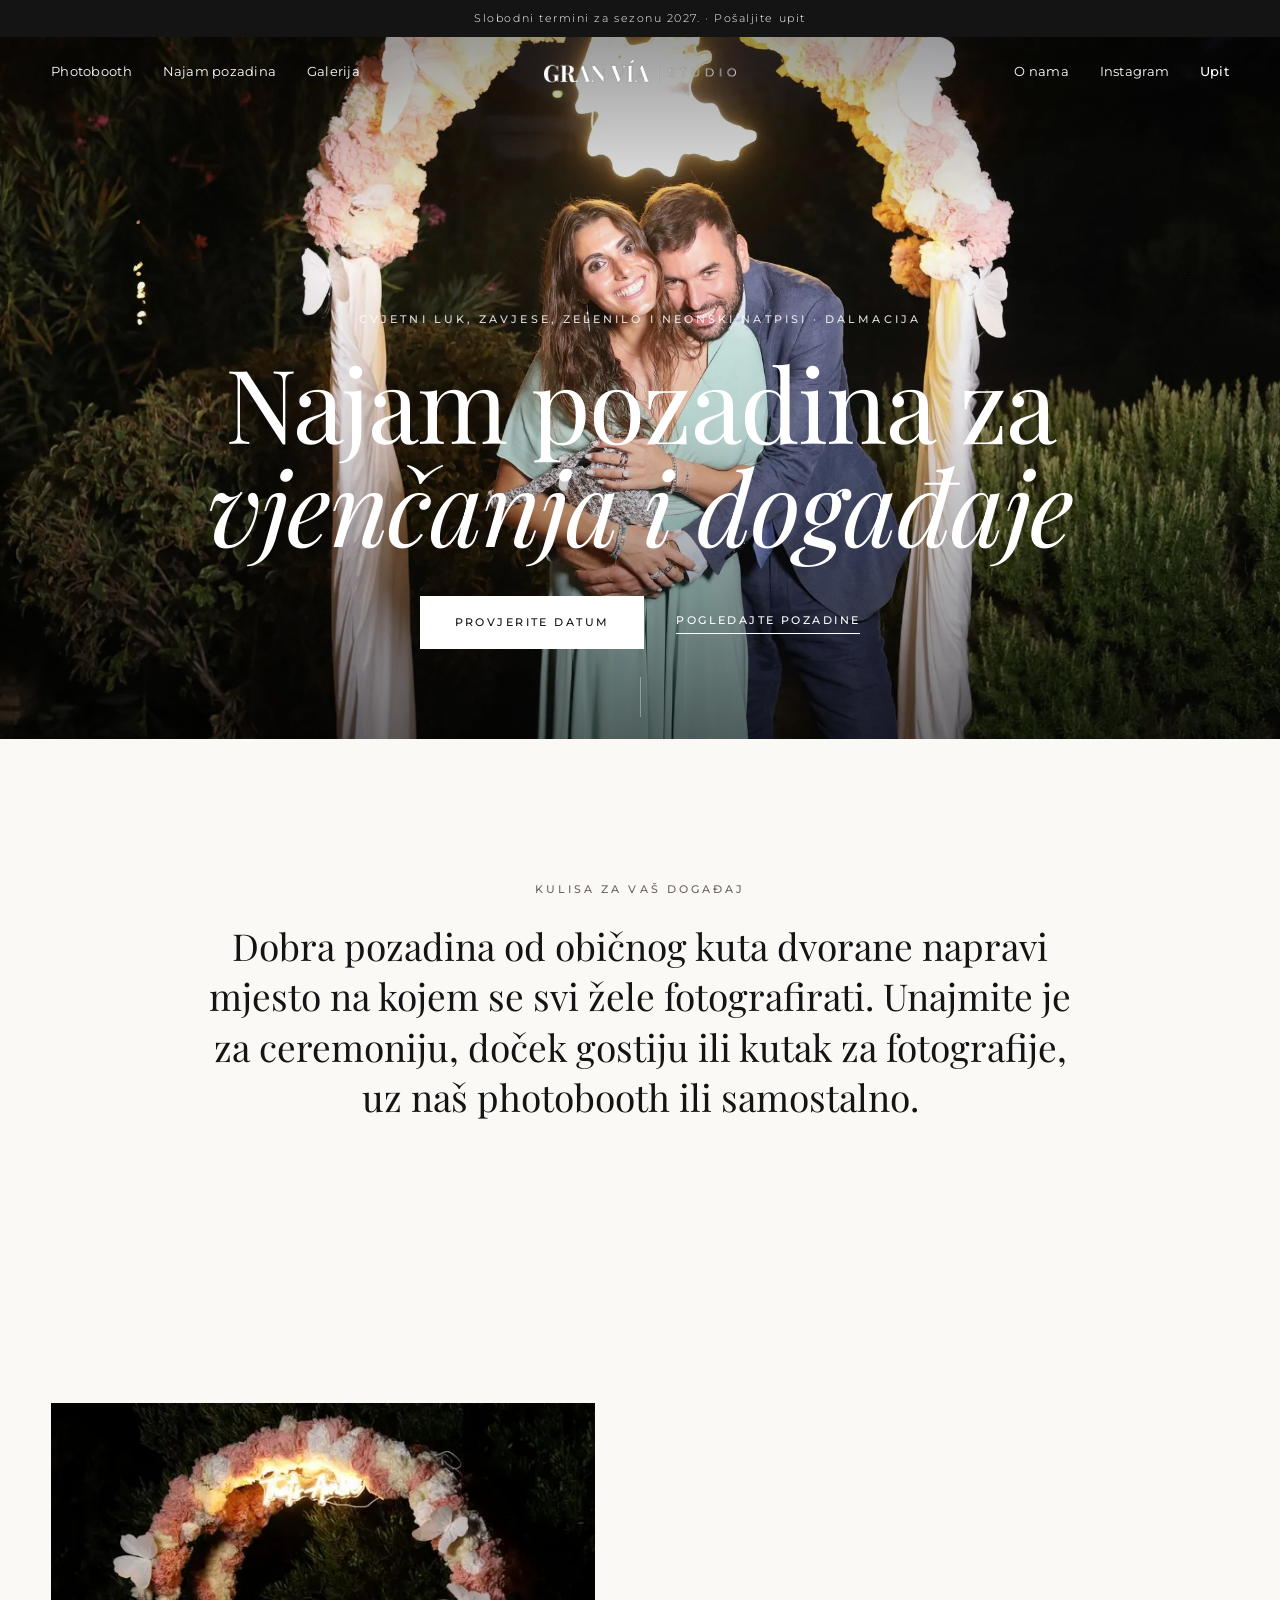
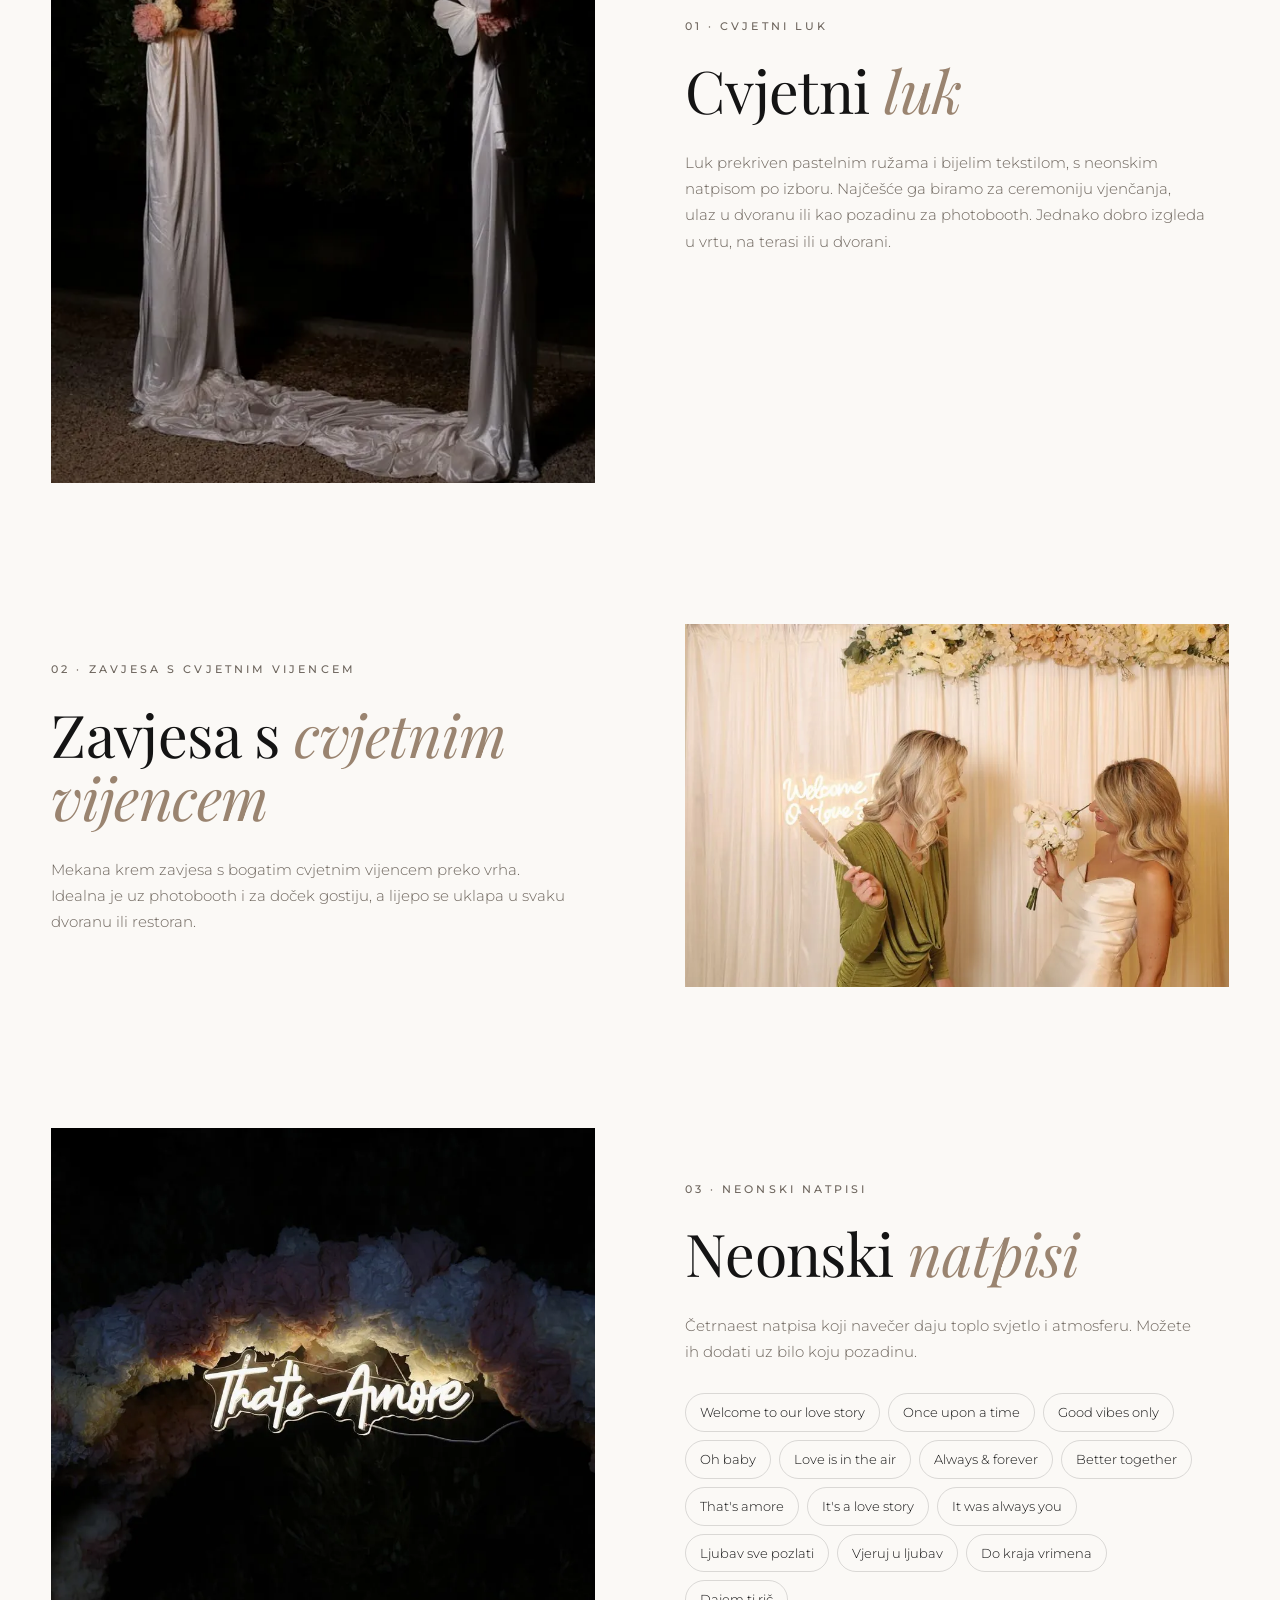
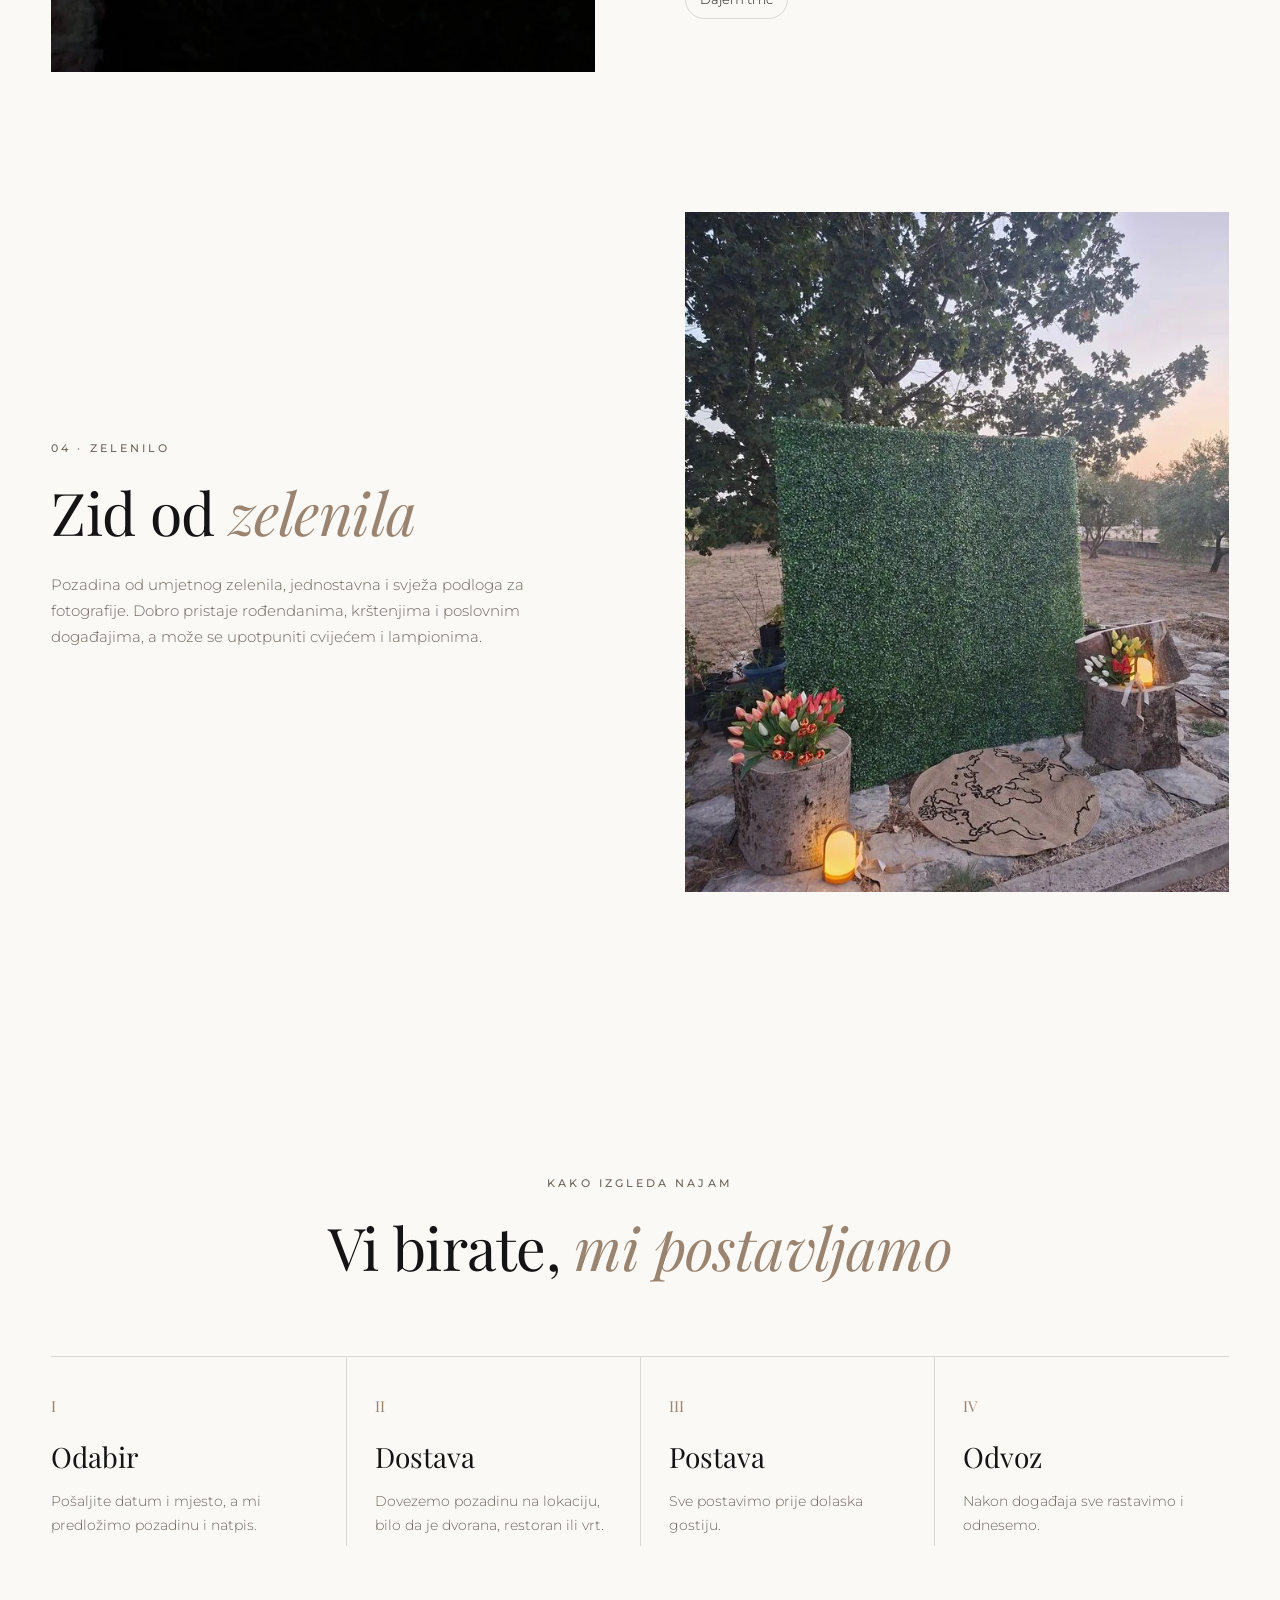
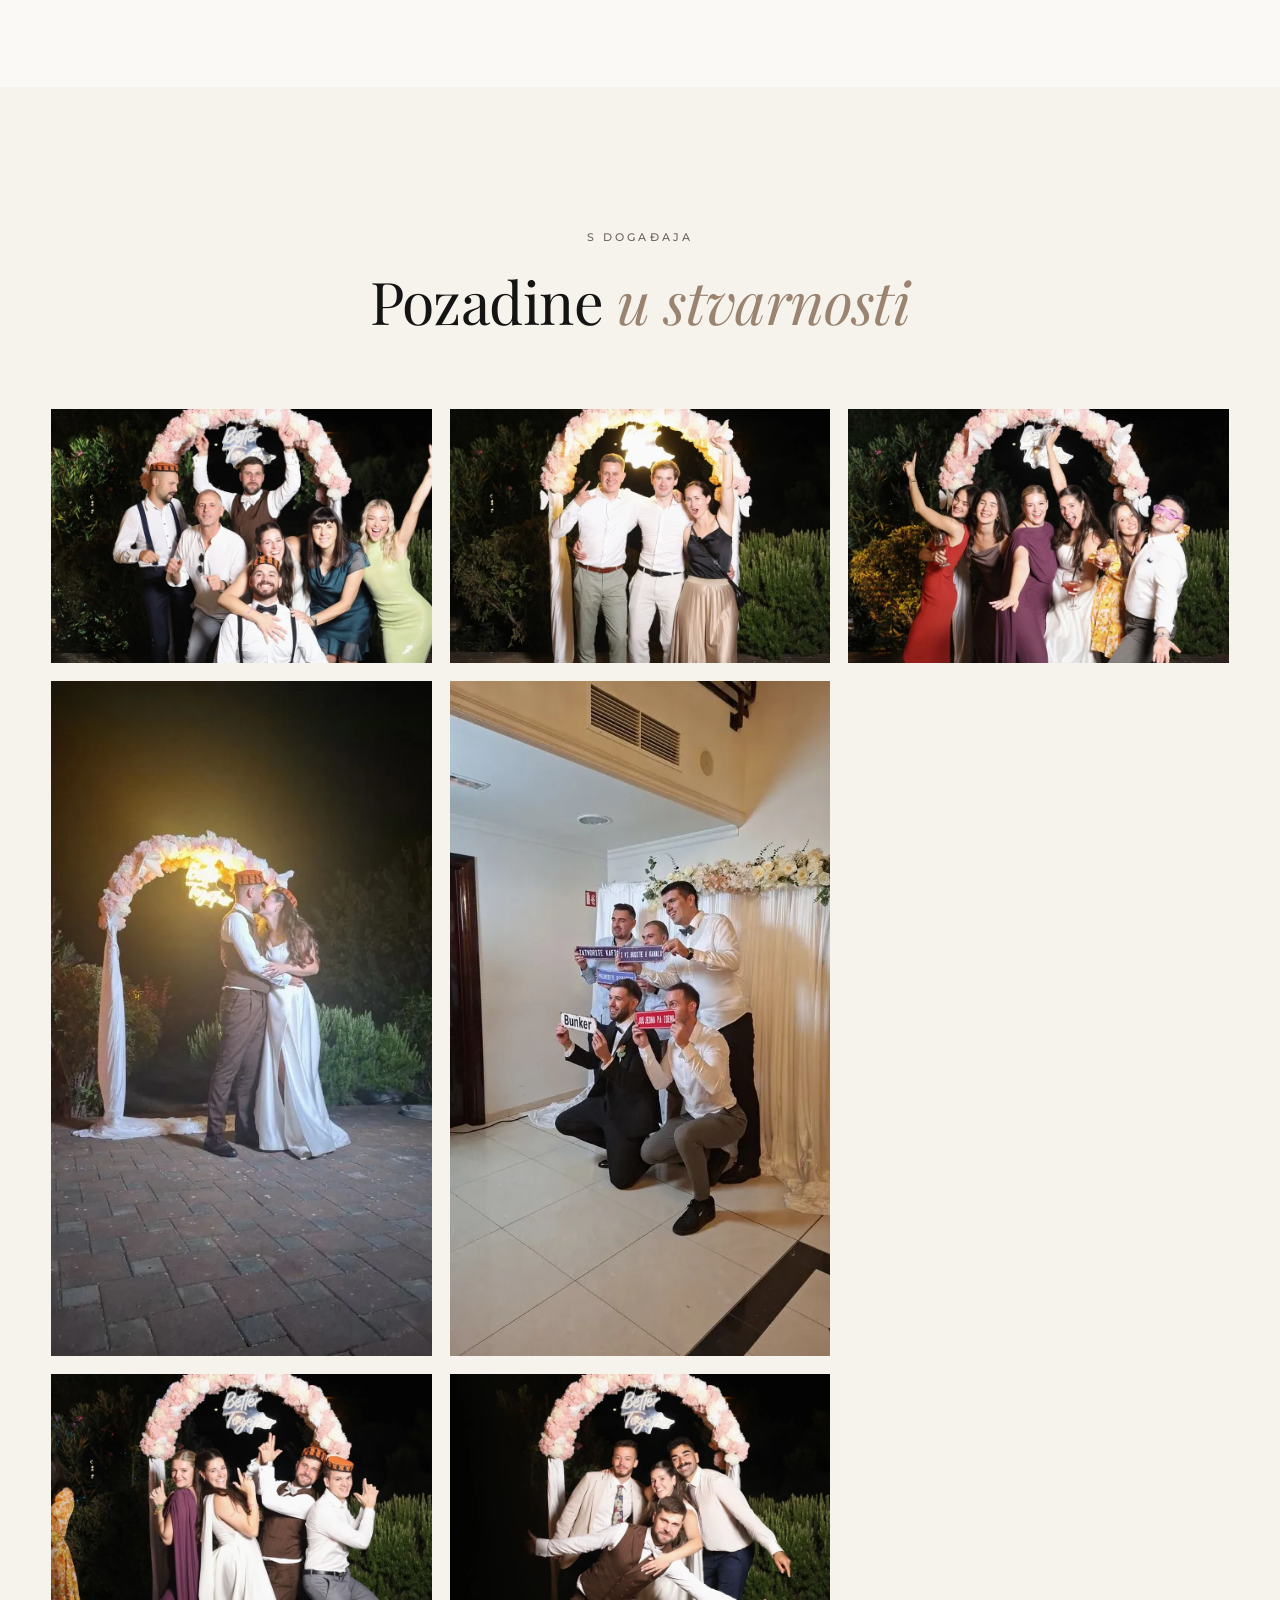
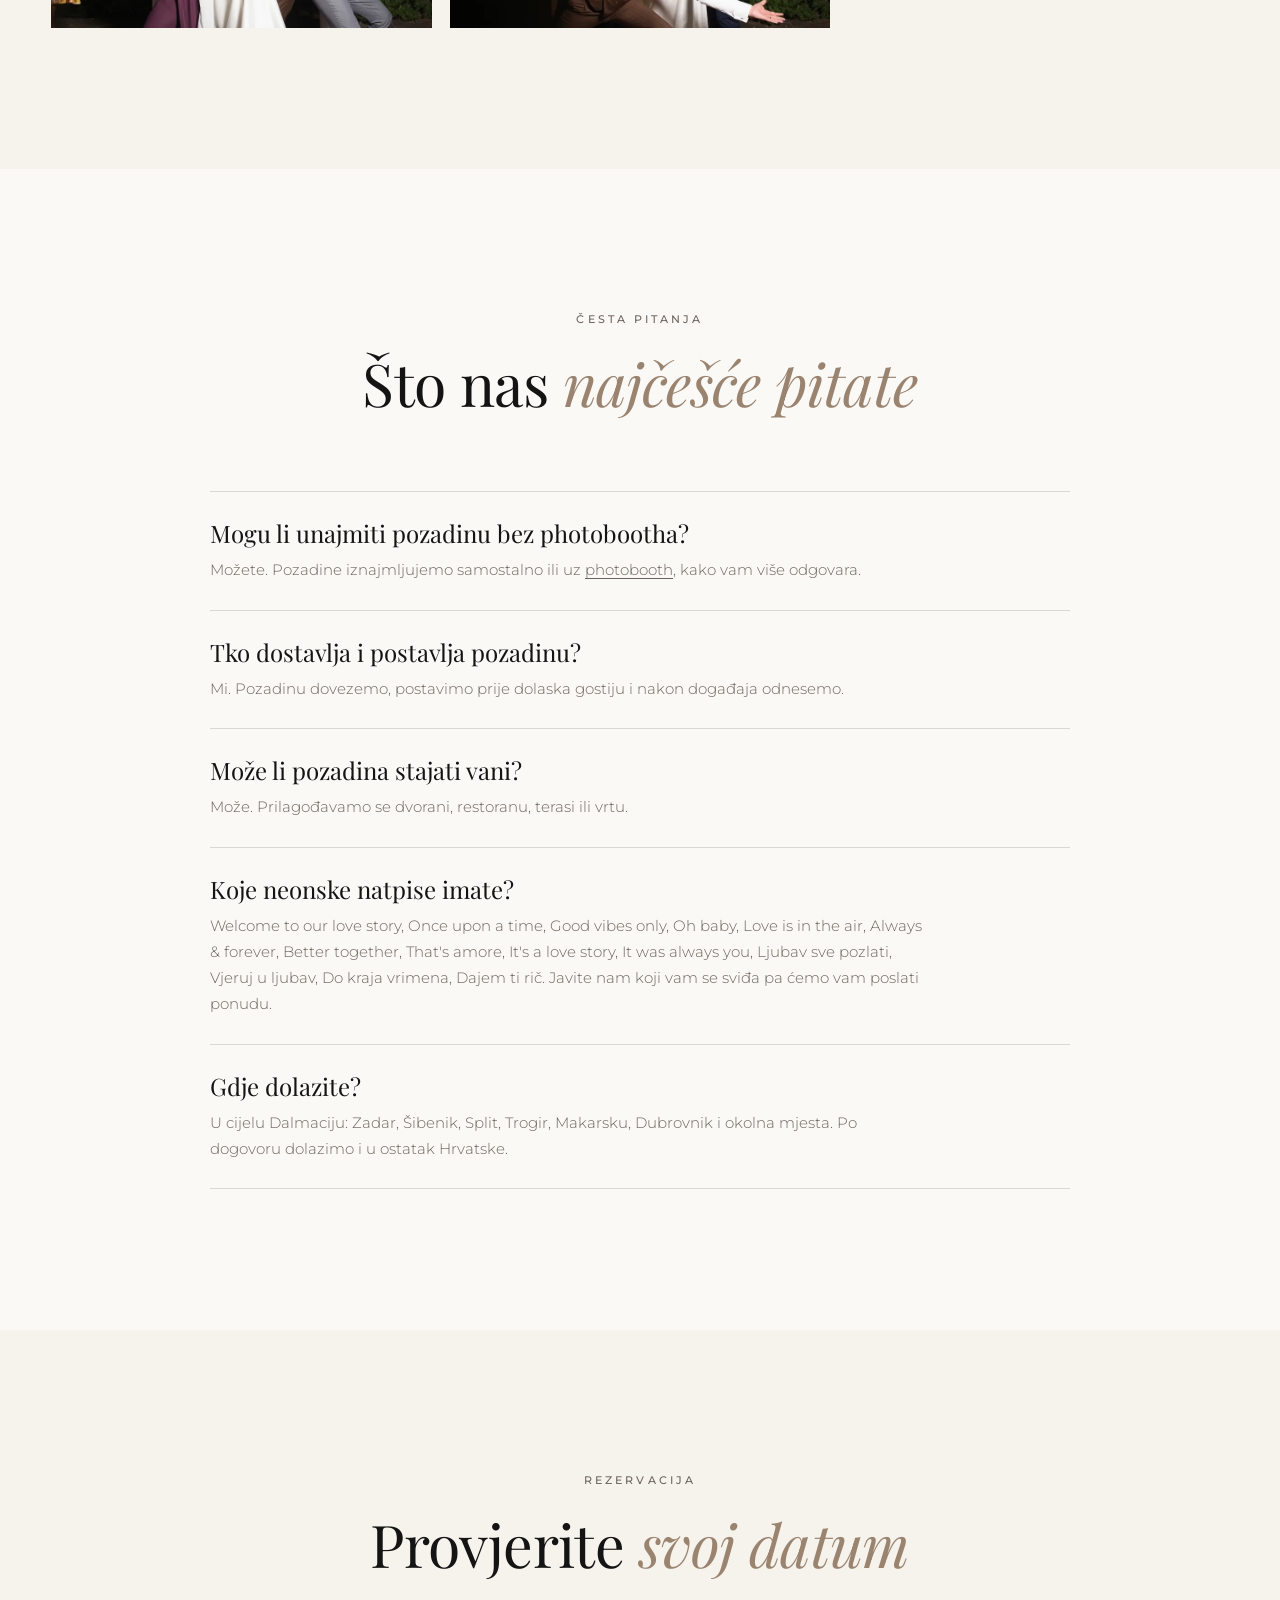
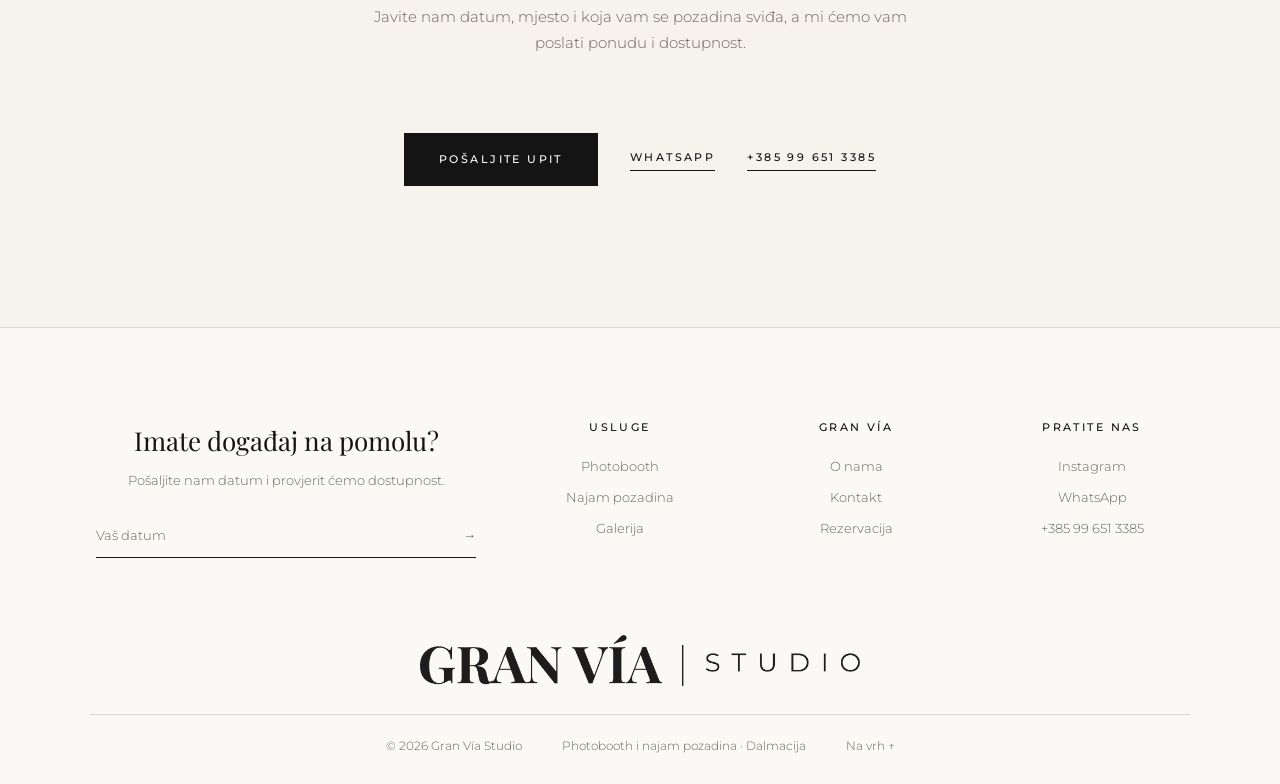
==== commit 34e16816: "Update wording: 2x6 photo format, rental duration, FAQ answers and full neon sign list Co-Authored-B" ====
--- a/najam-pozadina/index.html
+++ b/najam-pozadina/index.html
@@ -133,7 +133,7 @@
 
       <section class="split split--rev section" aria-labelledby="zavjesa-title">
         <div class="split__media split__media--single split__media--land reveal">
-          <img width="900" height="600" src="../img/backdrop-welcome-sm.webp" srcset="../img/backdrop-welcome-sm.webp 900w, ../img/backdrop-welcome.webp 2000w" sizes="(max-width: 900px) 100vw, 45vw" alt="Bijela zavjesa s cvjetnim vijencem i natpisom Welcome" loading="lazy">
+          <img width="900" height="600" src="../img/backdrop-welcome-sm.webp" srcset="../img/backdrop-welcome-sm.webp 900w, ../img/backdrop-welcome.webp 2000w" sizes="(max-width: 900px) 100vw, 45vw" alt="Bijela zavjesa s cvjetnim vijencem i natpisom Welcome to our love story" loading="lazy">
         </div>
         <div class="split__text reveal">
           <p class="eyebrow">02 · Zavjesa s cvjetnim vijencem</p>
@@ -149,7 +149,23 @@
         <div class="split__text reveal">
           <p class="eyebrow">03 · Neonski natpisi</p>
           <h2 class="h2" id="neon-title">Neonski <em>natpisi</em></h2>
-          <p>That's Amore, Better Together, Welcome i drugi natpisi koji navečer daju toplo svjetlo i atmosferu. Možete ih dodati uz bilo koju pozadinu.</p>
+          <p>Četrnaest natpisa koji navečer daju toplo svjetlo i atmosferu. Možete ih dodati uz bilo koju pozadinu.</p>
+          <ul class="neon-list">
+            <li>Welcome to our love story</li>
+            <li>Once upon a time</li>
+            <li>Good vibes only</li>
+            <li>Oh baby</li>
+            <li>Love is in the air</li>
+            <li>Always &amp; forever</li>
+            <li>Better together</li>
+            <li>That's amore</li>
+            <li>It's a love story</li>
+            <li>It was always you</li>
+            <li>Ljubav sve pozlati</li>
+            <li>Vjeruj u ljubav</li>
+            <li>Do kraja vrimena</li>
+            <li>Dajem ti rič</li>
+          </ul>
         </div>
       </section>
 
@@ -203,7 +219,7 @@
         <div><dt>Mogu li unajmiti pozadinu bez photobootha?</dt><dd>Možete. Pozadine iznajmljujemo samostalno ili uz <a href="../photobooth/">photobooth</a>, kako vam više odgovara.</dd></div>
         <div><dt>Tko dostavlja i postavlja pozadinu?</dt><dd>Mi. Pozadinu dovezemo, postavimo prije dolaska gostiju i nakon događaja odnesemo.</dd></div>
         <div><dt>Može li pozadina stajati vani?</dt><dd>Može. Prilagođavamo se dvorani, restoranu, terasi ili vrtu.</dd></div>
-        <div><dt>Koje neonske natpise imate?</dt><dd>That's Amore, Better Together, Welcome i druge. Javite nam što vam se sviđa pa ćemo vam poslati ponudu.</dd></div>
+        <div><dt>Koje neonske natpise imate?</dt><dd>Welcome to our love story, Once upon a time, Good vibes only, Oh baby, Love is in the air, Always &amp; forever, Better together, That's amore, It's a love story, It was always you, Ljubav sve pozlati, Vjeruj u ljubav, Do kraja vrimena, Dajem ti rič. Javite nam koji vam se sviđa pa ćemo vam poslati ponudu.</dd></div>
         <div><dt>Gdje dolazite?</dt><dd>U cijelu Dalmaciju: Zadar, Šibenik, Split, Trogir, Makarsku, Dubrovnik i okolna mjesta. Po dogovoru dolazimo i u ostatak Hrvatske.</dd></div>
       </dl>
     </section>
--- a/css/style.css
+++ b/css/style.css
@@ -412,6 +412,8 @@
 }
 .footer__bottom a:hover { color: var(--ink); }
 
+.neon-list { list-style: none; padding: 0; margin: 28px 0 0; display: flex; flex-wrap: wrap; gap: 8px; max-width: 520px; }
+.neon-list li { font-size: 13px; padding: 7px 14px; border: 1px solid var(--line); border-radius: 999px; color: var(--ink); }
 .faq__list { max-width: 860px; margin: 0 auto; border-top: 1px solid var(--line); }
 .faq__list div { padding: 26px 0; border-bottom: 1px solid var(--line); }
 .faq__list dt { font-family: var(--serif); font-size: clamp(20px, 2vw, 24px); line-height: 1.3; margin: 0 0 8px; }
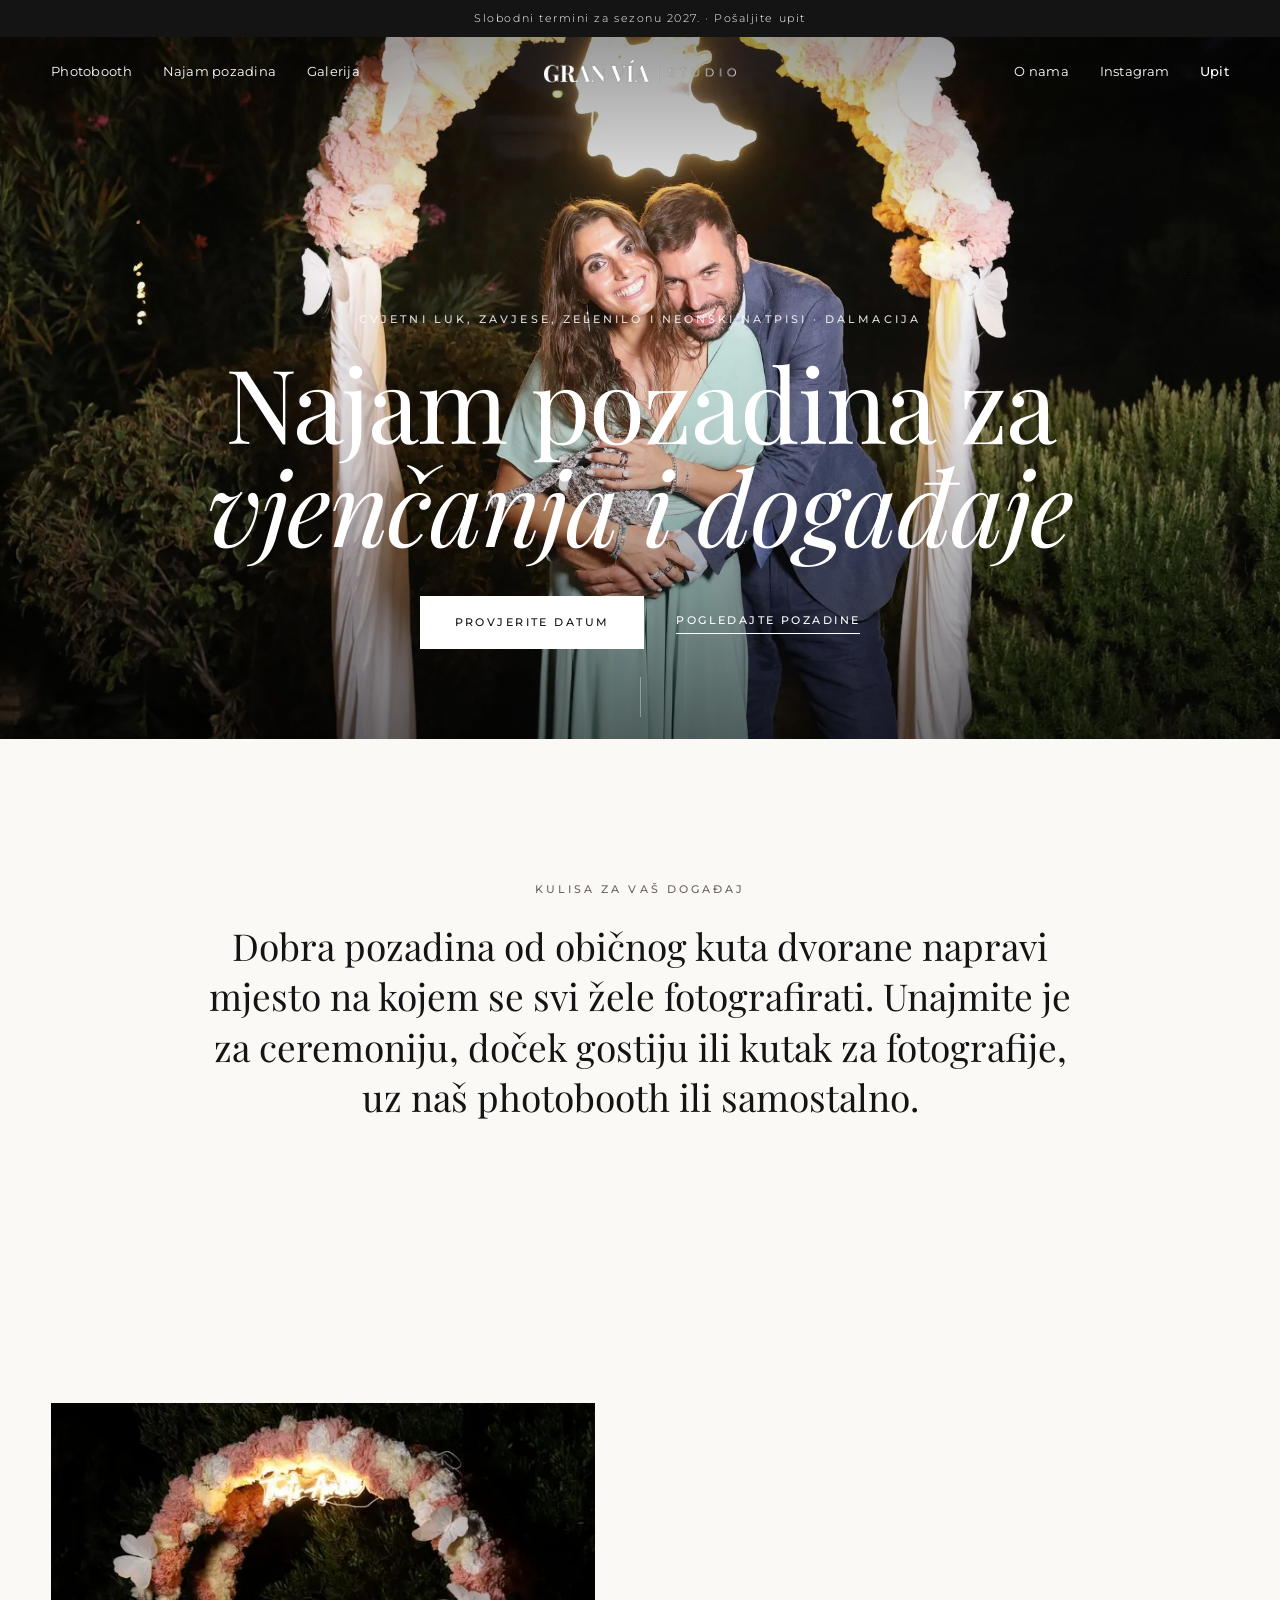
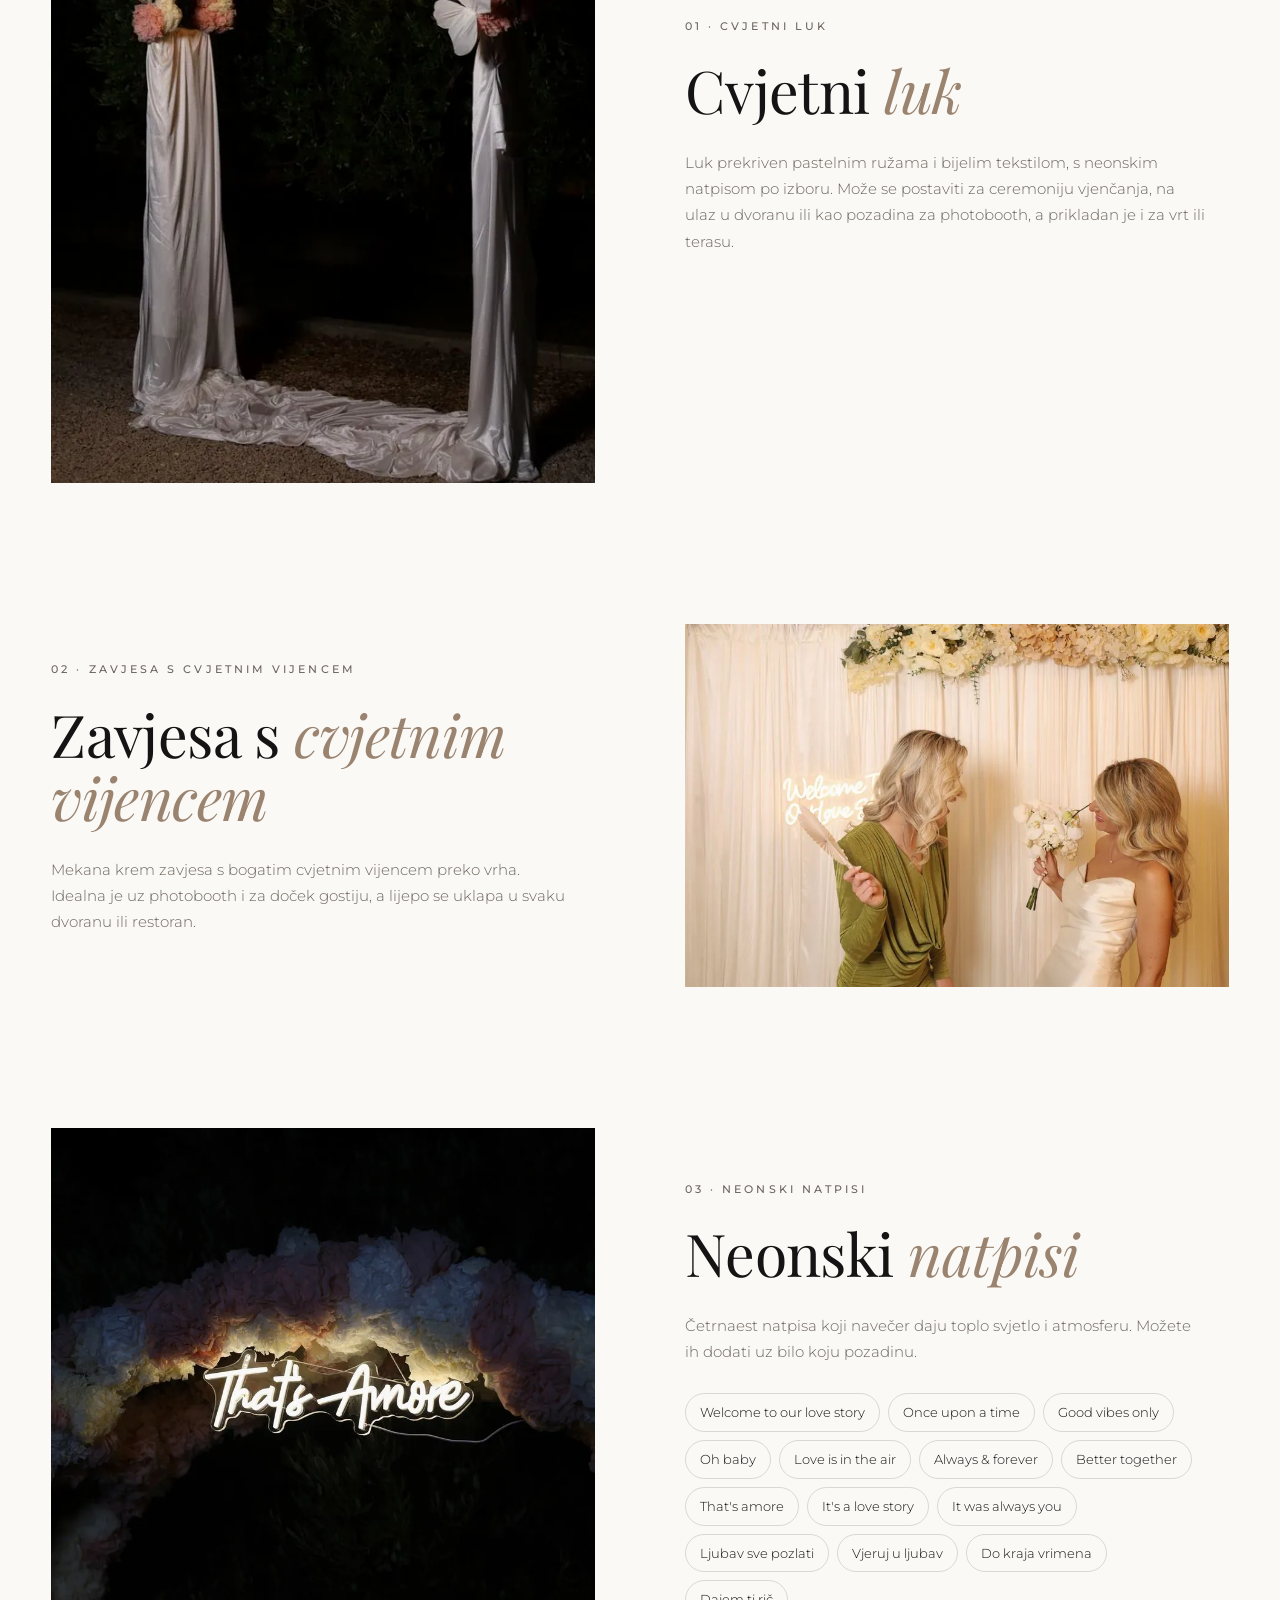
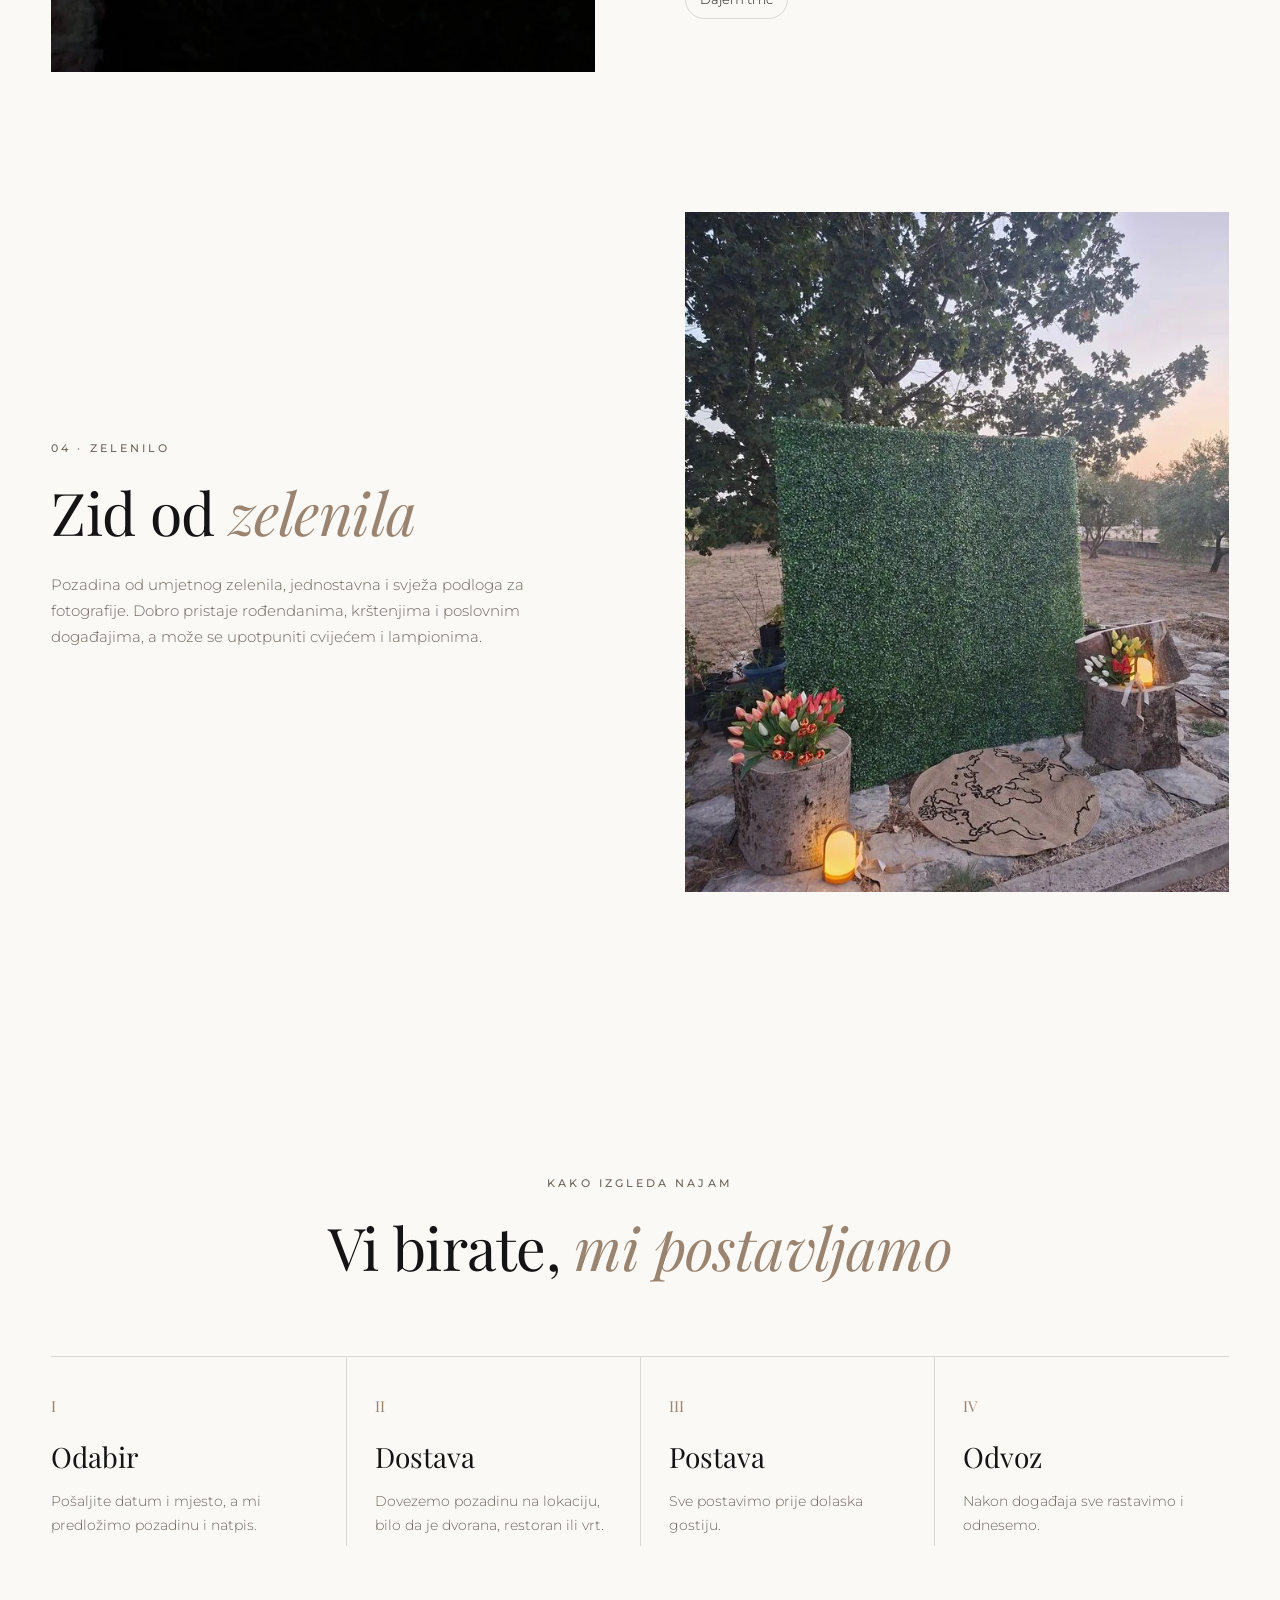
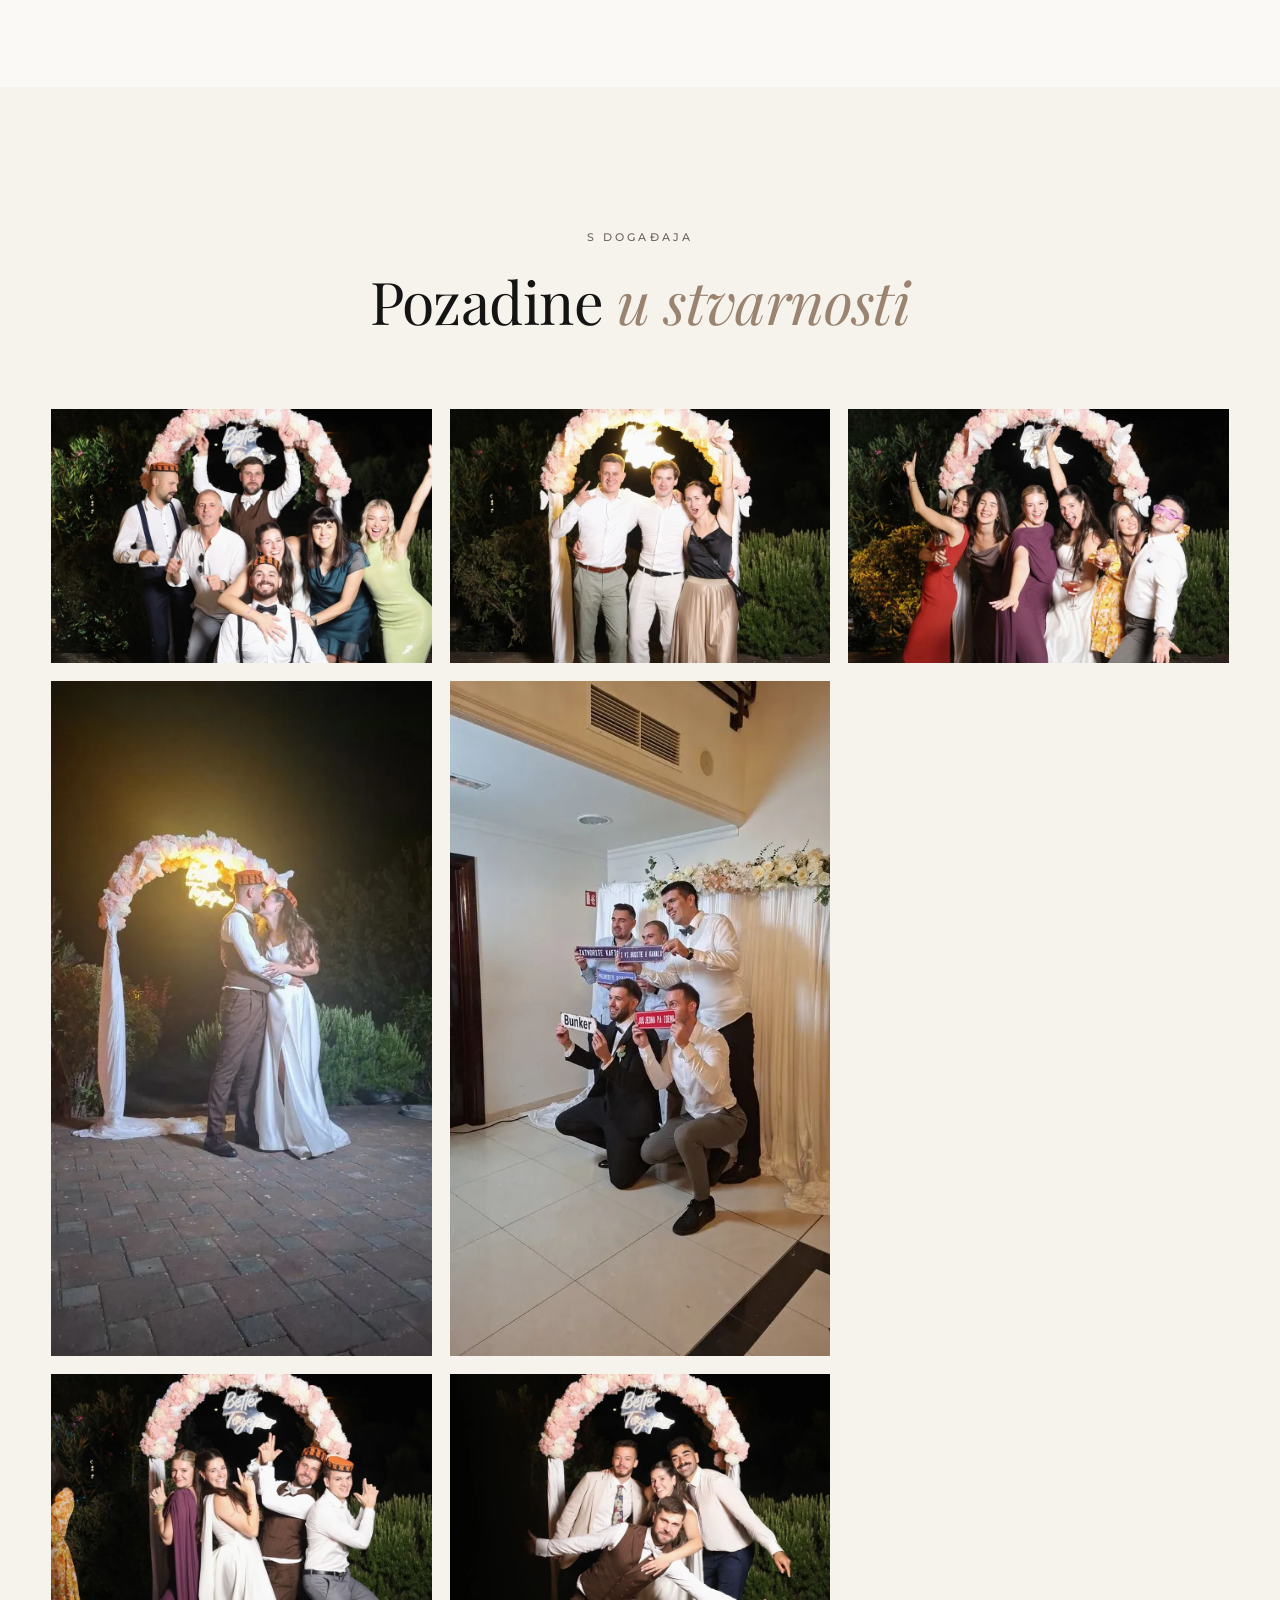
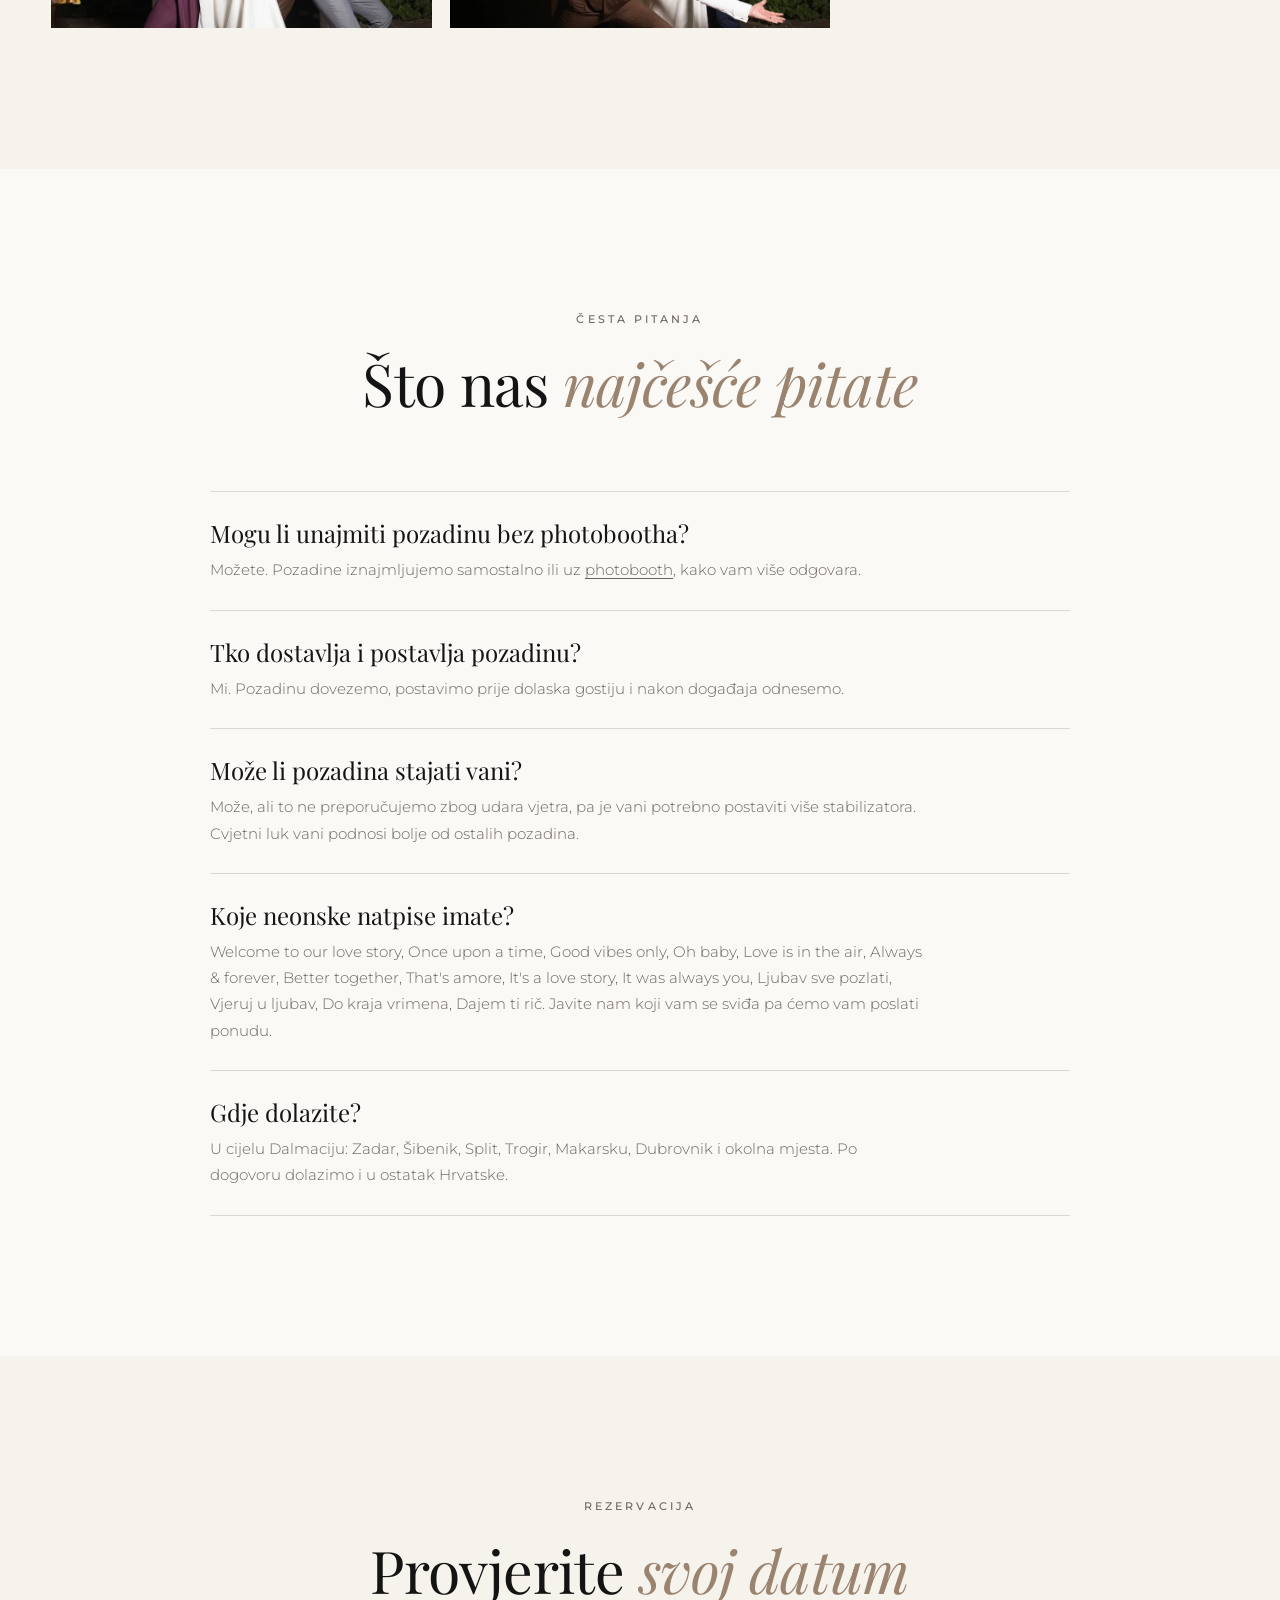
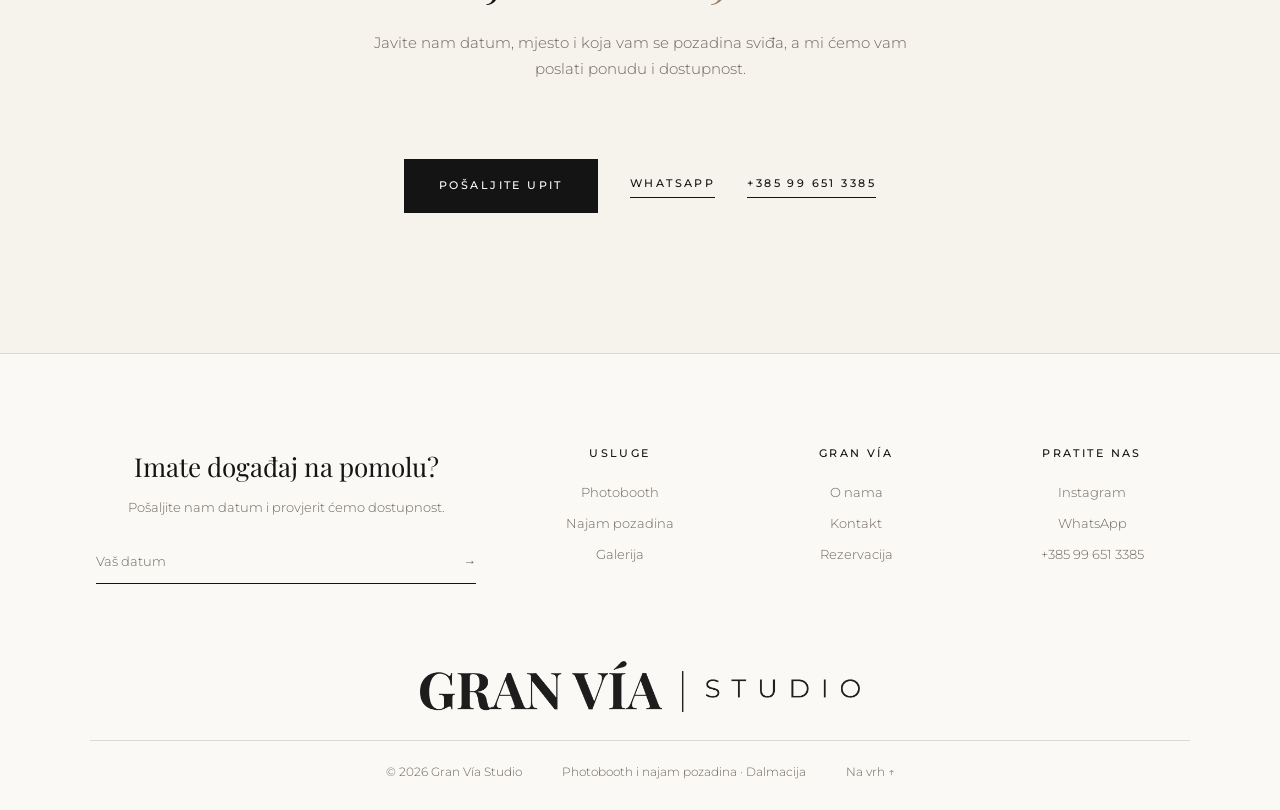
==== commit 0abea530: "Update wording: format chosen at booking, outdoor backdrop advice Co-Authored-By: Claude Opus 5.5 (1" ====
--- a/najam-pozadina/index.html
+++ b/najam-pozadina/index.html
@@ -127,7 +127,7 @@
         <div class="split__text reveal">
           <p class="eyebrow">01 · Cvjetni luk</p>
           <h2 class="h2" id="luk-title">Cvjetni <em>luk</em></h2>
-          <p>Luk prekriven pastelnim ružama i bijelim tekstilom, s neonskim natpisom po izboru. Najčešće ga biramo za ceremoniju vjenčanja, ulaz u dvoranu ili kao pozadinu za photobooth. Jednako dobro izgleda u vrtu, na terasi ili u dvorani.</p>
+          <p>Luk prekriven pastelnim ružama i bijelim tekstilom, s neonskim natpisom po izboru. Može se postaviti za ceremoniju vjenčanja, na ulaz u dvoranu ili kao pozadina za photobooth, a prikladan je i za vrt ili terasu.</p>
         </div>
       </section>
 
@@ -218,7 +218,7 @@
       <dl class="faq__list reveal">
         <div><dt>Mogu li unajmiti pozadinu bez photobootha?</dt><dd>Možete. Pozadine iznajmljujemo samostalno ili uz <a href="../photobooth/">photobooth</a>, kako vam više odgovara.</dd></div>
         <div><dt>Tko dostavlja i postavlja pozadinu?</dt><dd>Mi. Pozadinu dovezemo, postavimo prije dolaska gostiju i nakon događaja odnesemo.</dd></div>
-        <div><dt>Može li pozadina stajati vani?</dt><dd>Može. Prilagođavamo se dvorani, restoranu, terasi ili vrtu.</dd></div>
+        <div><dt>Može li pozadina stajati vani?</dt><dd>Može, ali to ne preporučujemo zbog udara vjetra, pa je vani potrebno postaviti više stabilizatora. Cvjetni luk vani podnosi bolje od ostalih pozadina.</dd></div>
         <div><dt>Koje neonske natpise imate?</dt><dd>Welcome to our love story, Once upon a time, Good vibes only, Oh baby, Love is in the air, Always &amp; forever, Better together, That's amore, It's a love story, It was always you, Ljubav sve pozlati, Vjeruj u ljubav, Do kraja vrimena, Dajem ti rič. Javite nam koji vam se sviđa pa ćemo vam poslati ponudu.</dd></div>
         <div><dt>Gdje dolazite?</dt><dd>U cijelu Dalmaciju: Zadar, Šibenik, Split, Trogir, Makarsku, Dubrovnik i okolna mjesta. Po dogovoru dolazimo i u ostatak Hrvatske.</dd></div>
       </dl>
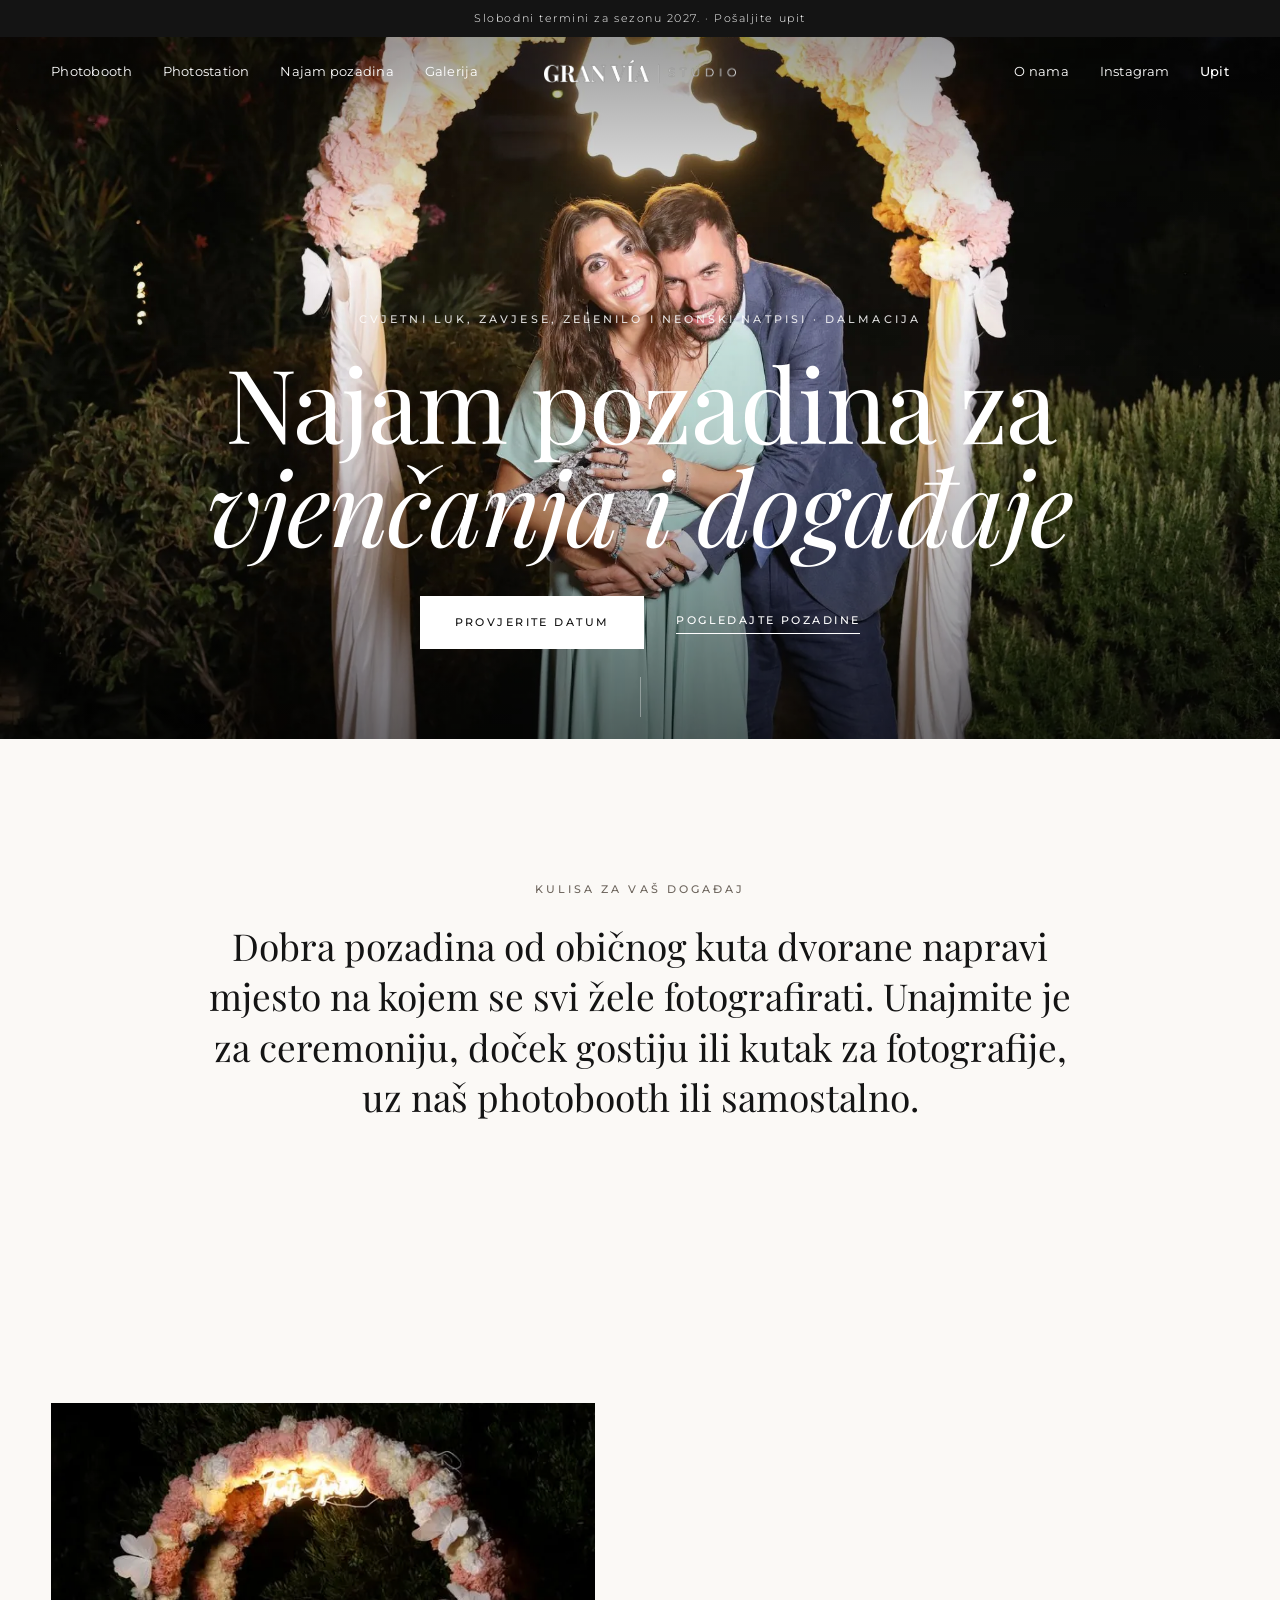
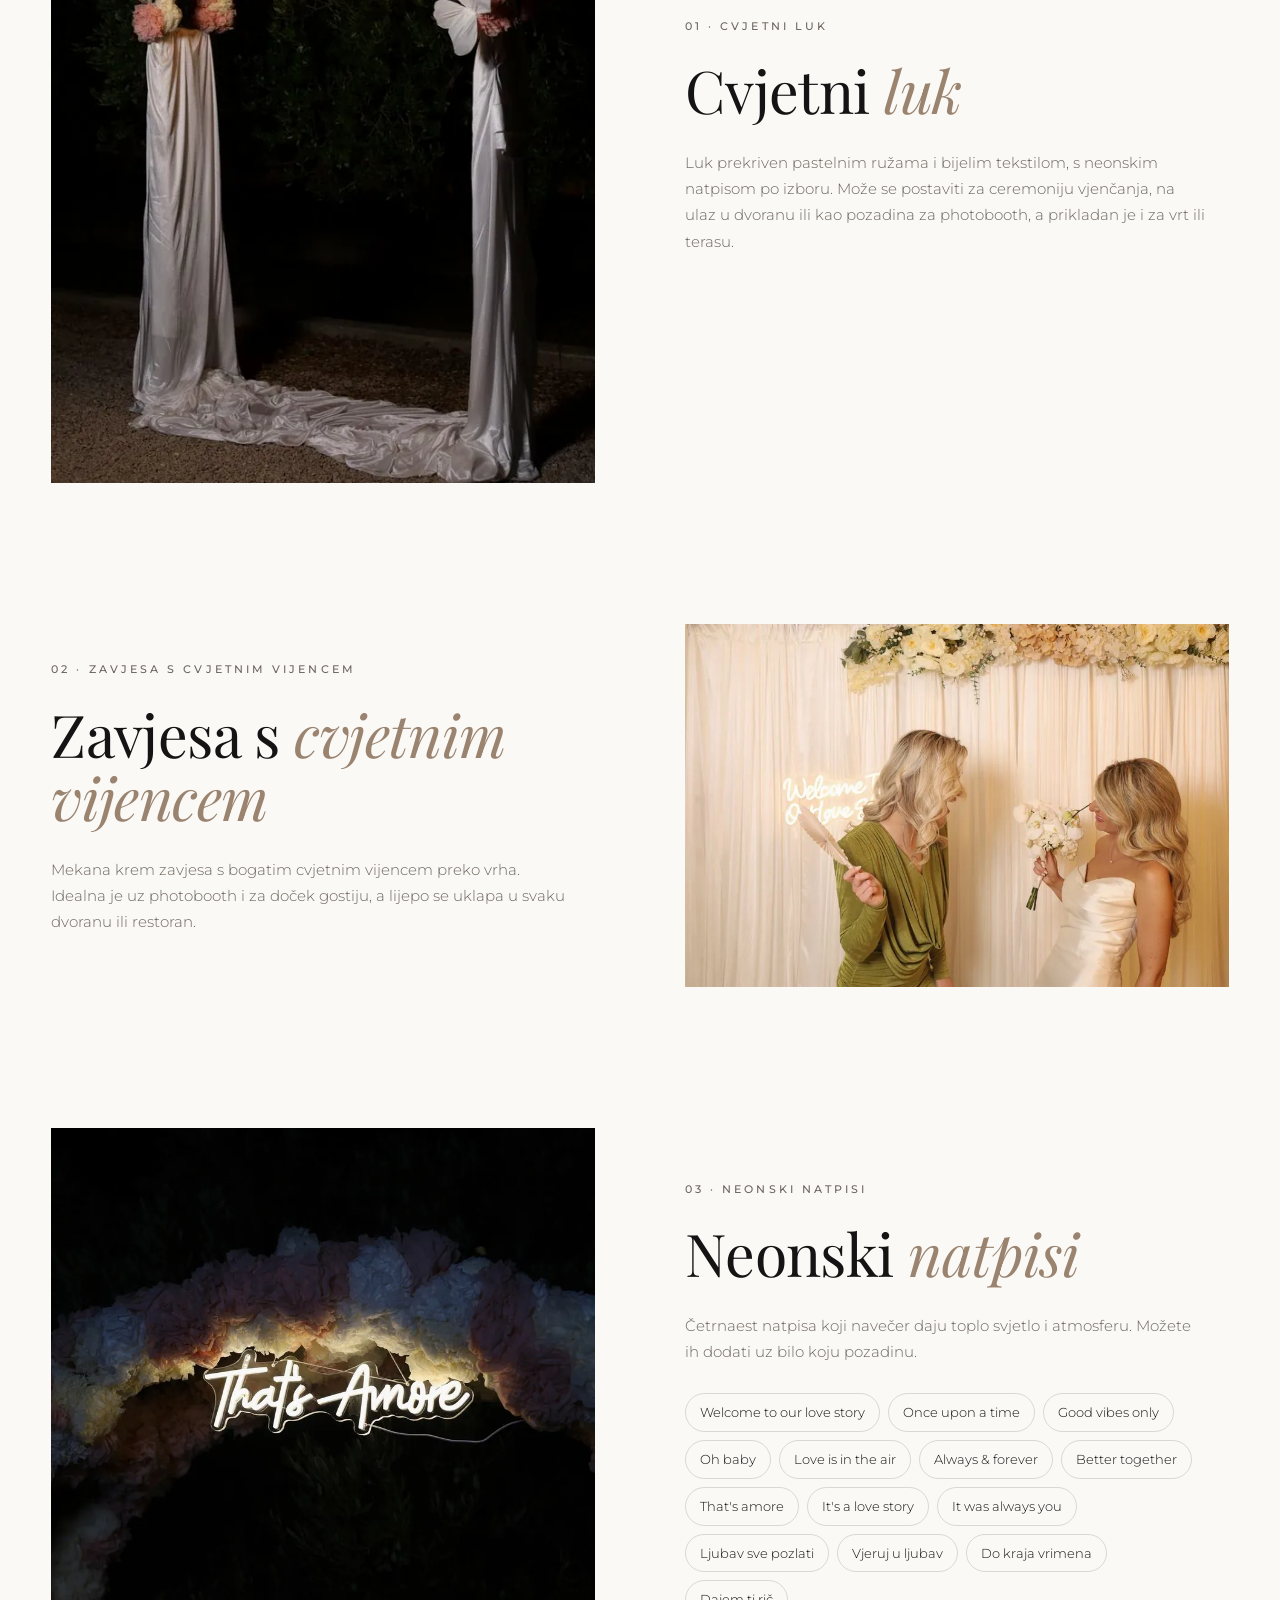
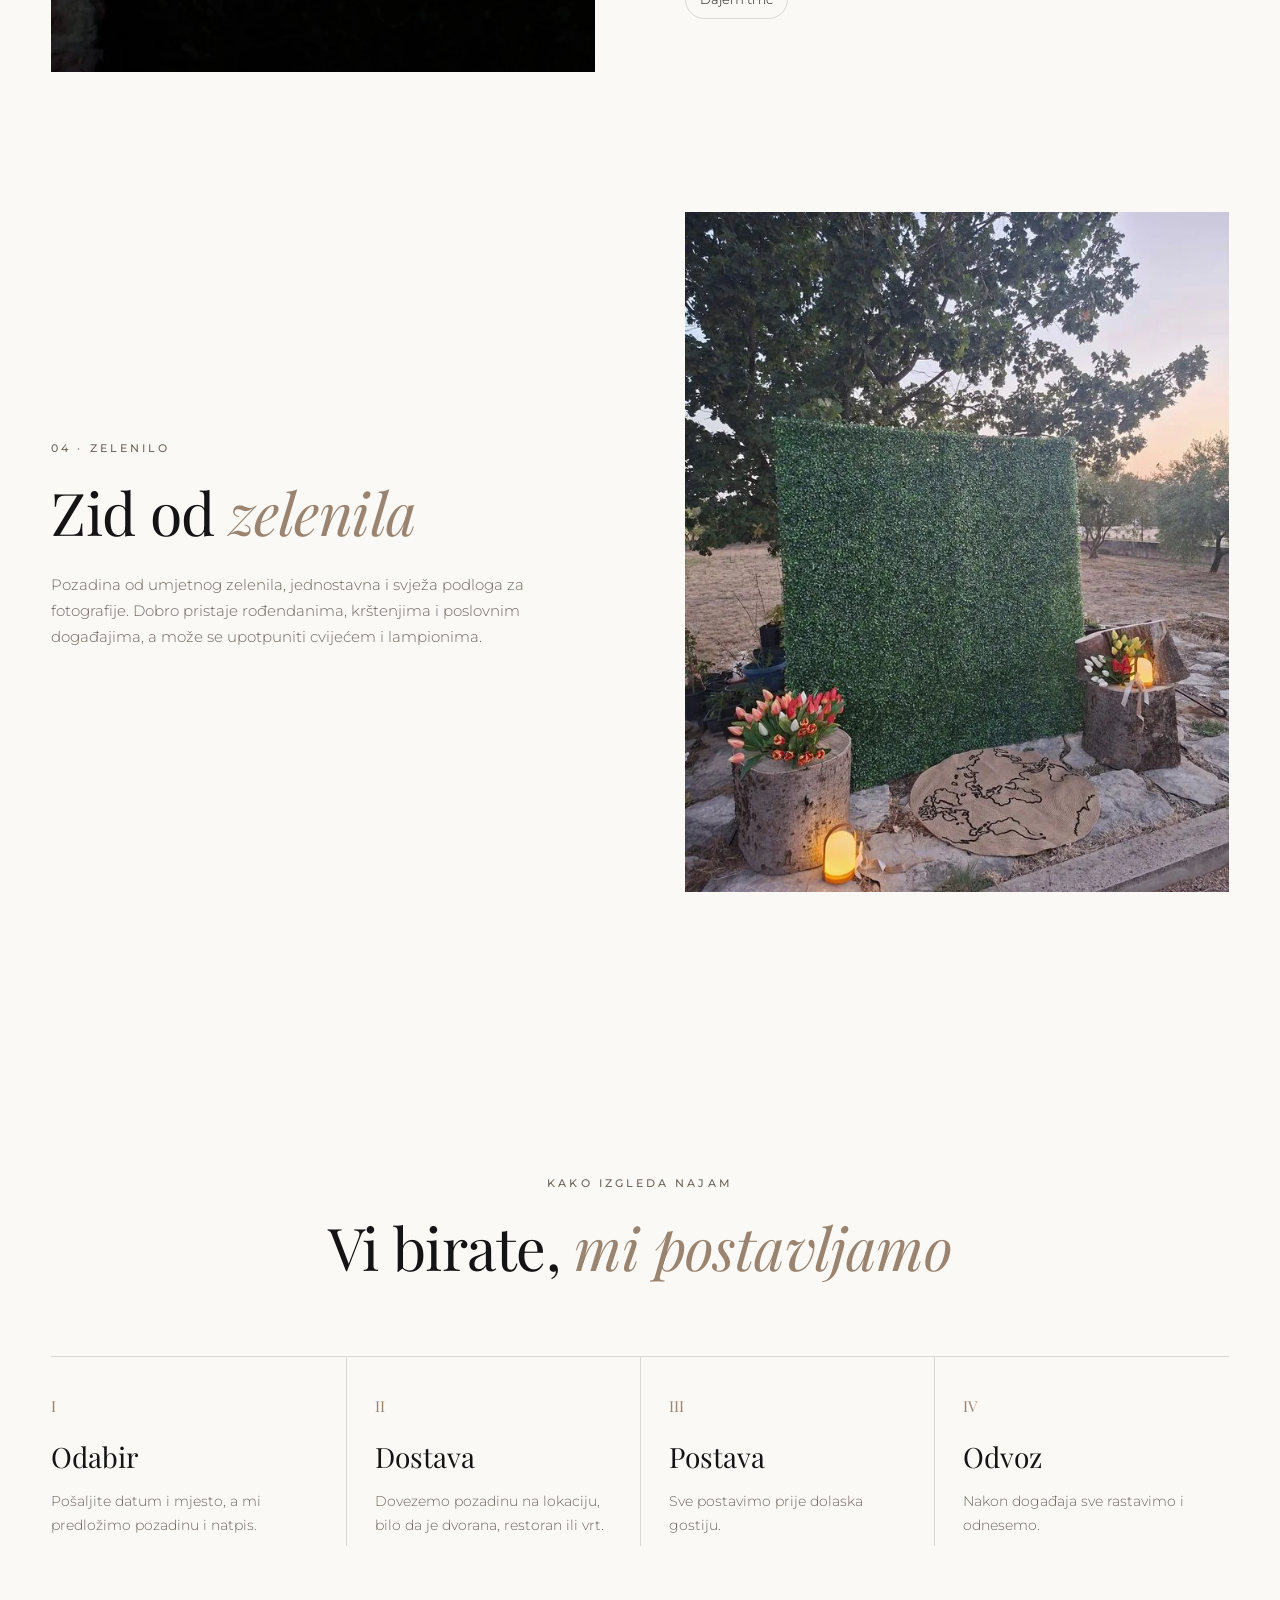
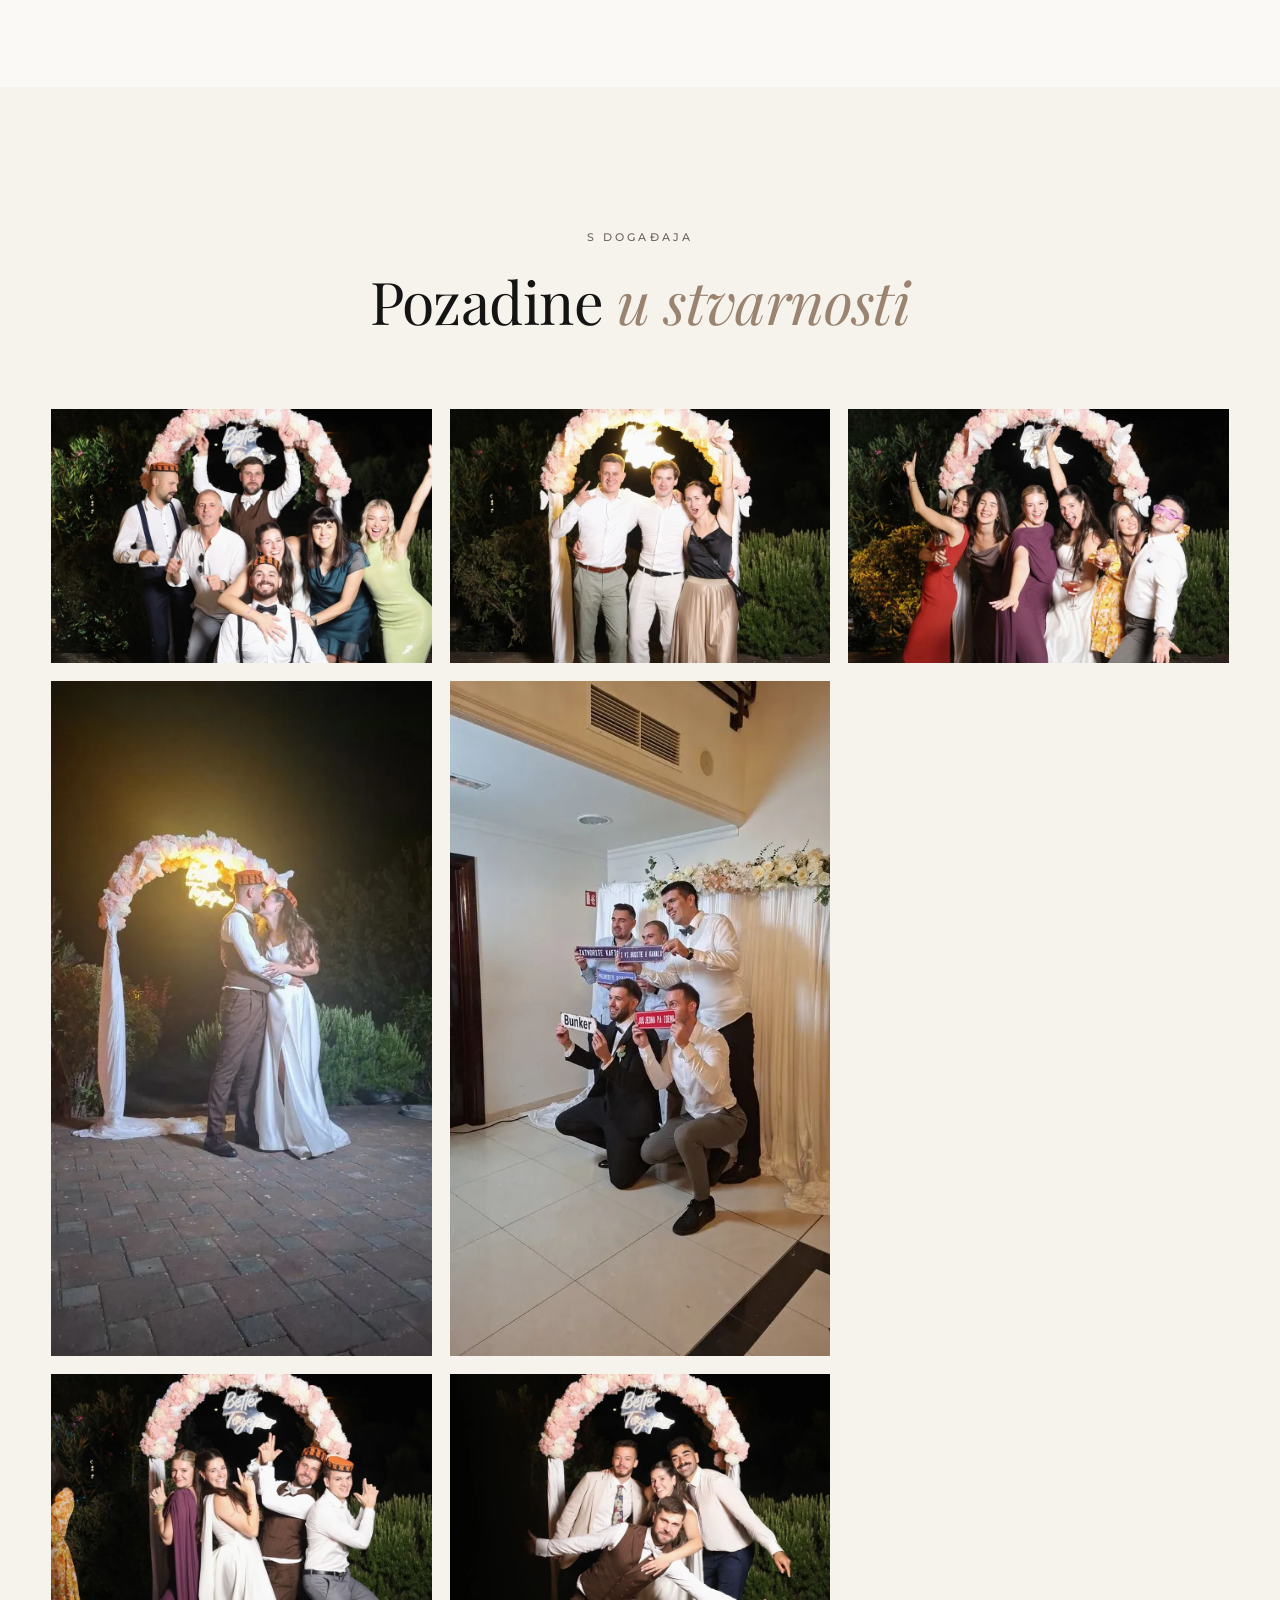
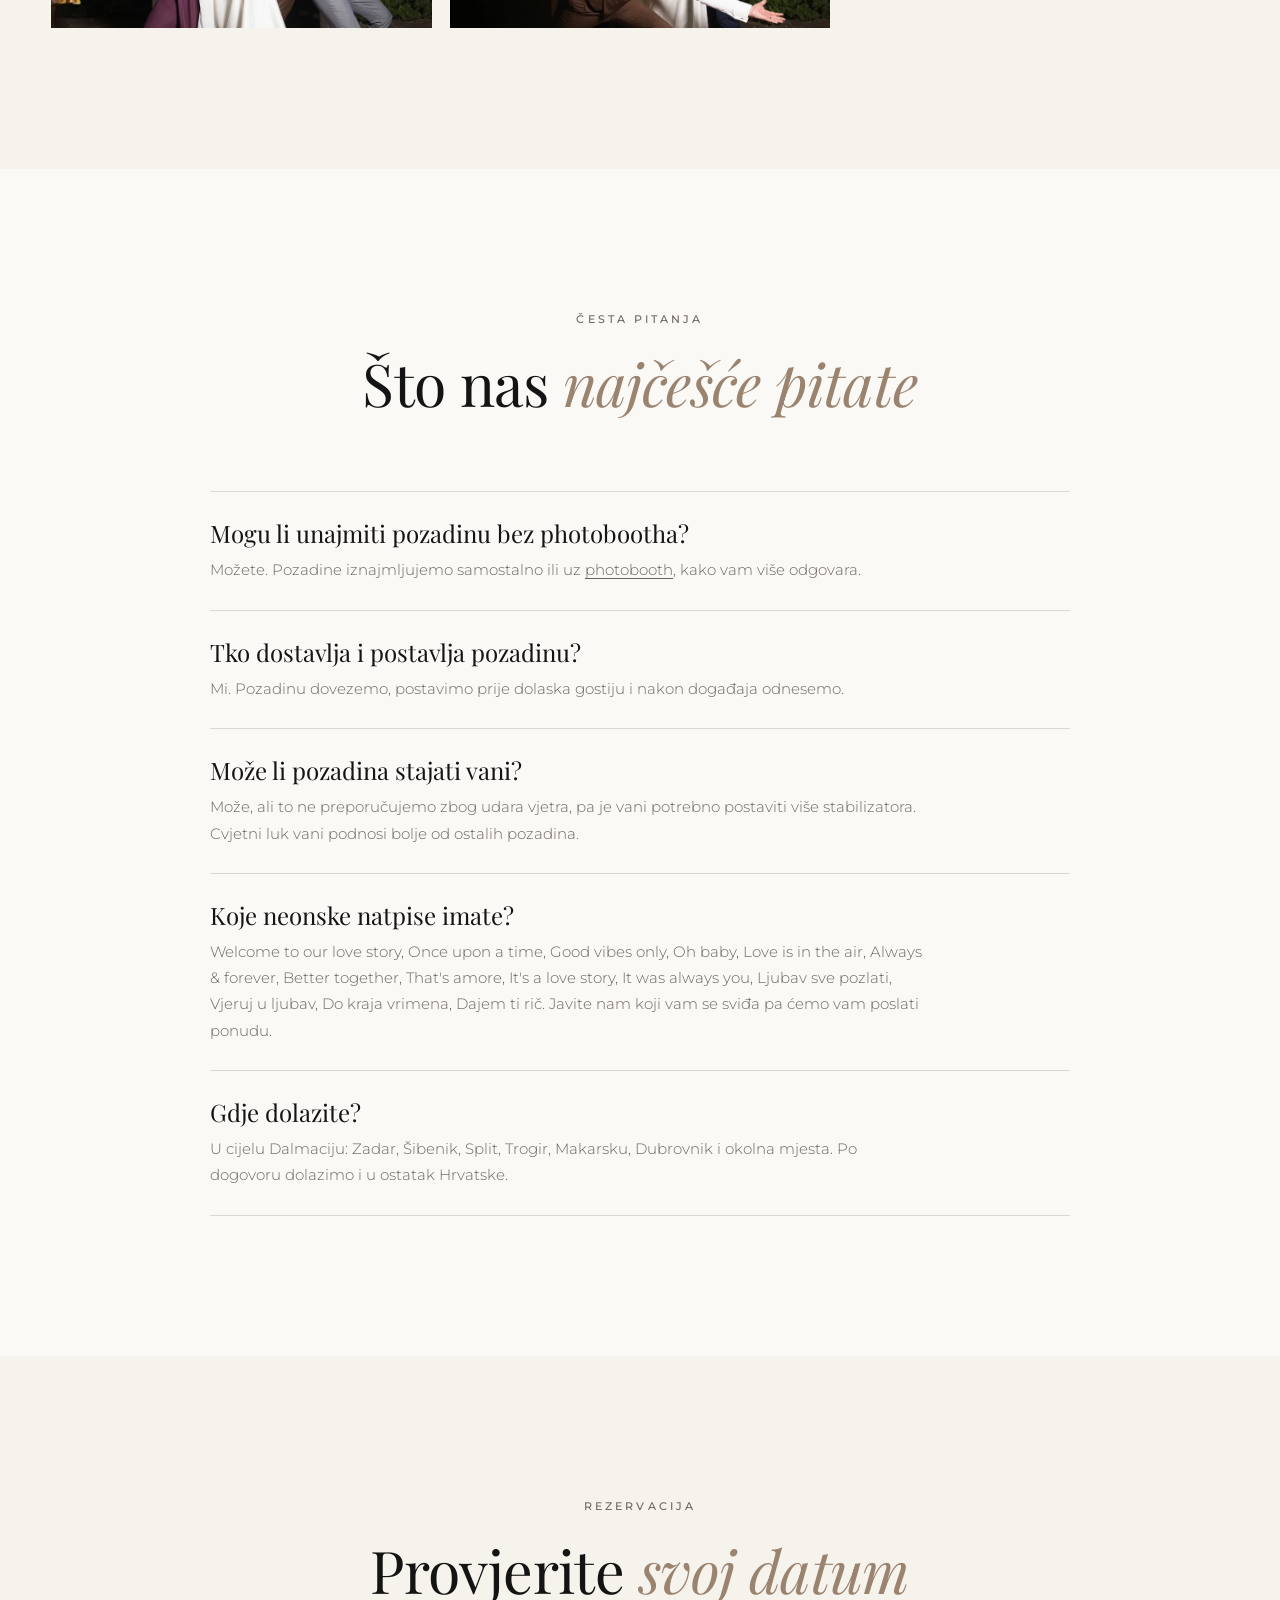
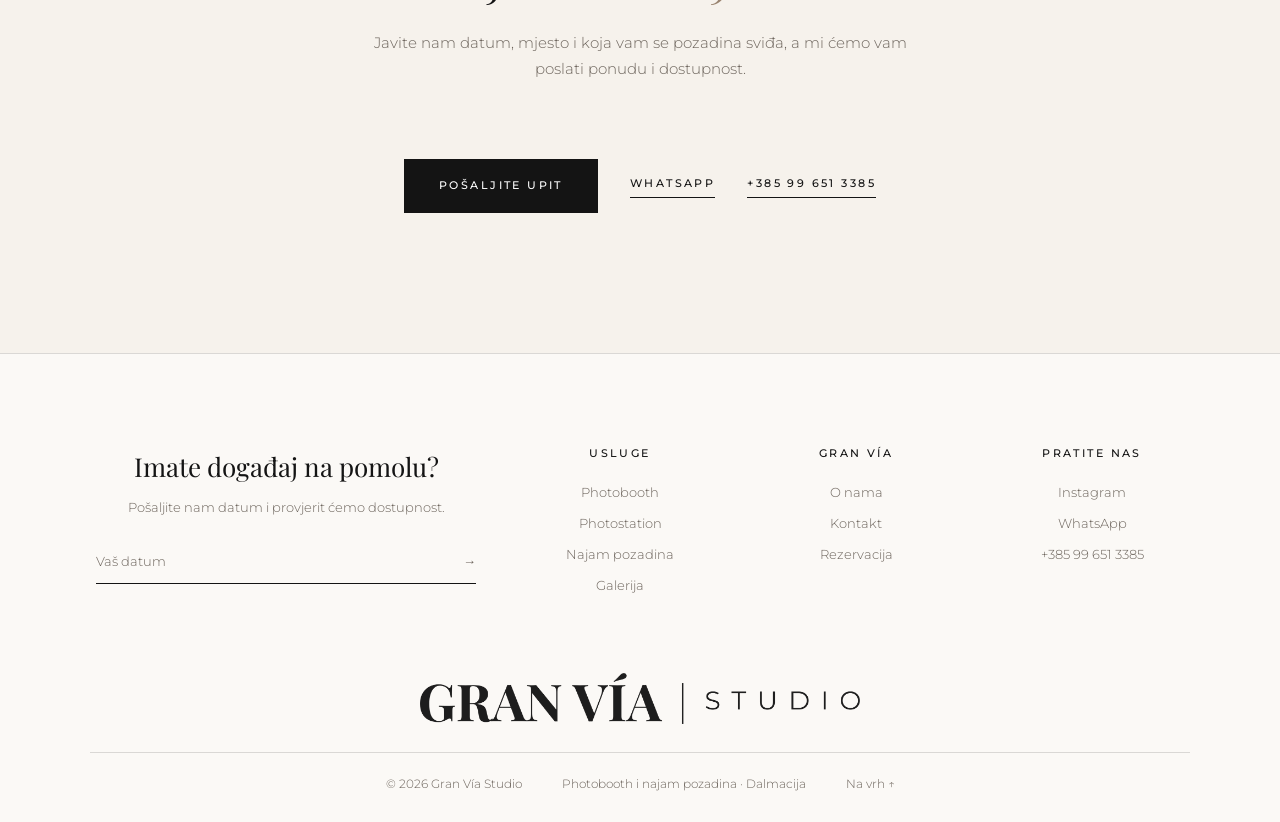
==== commit 26b040b6: "Add photostation page, venues, Croatian 404 page and tidy navigation Co-Authored-By: Claude Opus 5.5" ====
--- a/najam-pozadina/index.html
+++ b/najam-pozadina/index.html
@@ -63,6 +63,7 @@
   <header class="site-header" id="top">
     <nav class="nav nav--left" aria-label="Glavni izbornik">
       <a href="../photobooth/">Photobooth</a>
+      <a href="../photostation/">Photostation</a>
       <a href="./" aria-current="page">Najam pozadina</a>
       <a href="../#galerija">Galerija</a>
     </nav>
@@ -86,6 +87,7 @@
     <nav aria-label="Mobilni izbornik">
       <a href="../">Početna</a>
       <a href="../photobooth/">Photobooth</a>
+      <a href="../photostation/">Photostation</a>
       <a href="./" aria-current="page">Najam pozadina</a>
       <a href="../#galerija">Galerija</a>
       <a href="../#o-nama">O nama</a>
@@ -249,6 +251,7 @@
       <div class="footer__col">
         <h3>Usluge</h3>
         <a href="../photobooth/">Photobooth</a>
+        <a href="../photostation/">Photostation</a>
         <a href="./">Najam pozadina</a>
         <a href="../#galerija">Galerija</a>
       </div>
--- a/css/style.css
+++ b/css/style.css
@@ -141,6 +141,7 @@
 }
 .nav a:hover::after { transform: scaleX(1); }
 .nav__cta { font-weight: 500; }
+.nav a { white-space: nowrap; }
 
 .brand { position: relative; display: block; width: clamp(150px, 15vw, 220px); }
 .brand img { width: 100%; height: auto; transition: opacity .4s; }
@@ -191,9 +192,11 @@
 .hero--page { height: 78vh; height: 78svh; min-height: 520px; }
 .hero__slide--pb { background-image: url(../img/photobooth-rekviziti-1.webp); background-position: center 30%; }
 .hero__slide--bd { background-image: url(../img/galerija-luk-par.webp); background-position: 70% 40%; }
+.hero__slide--ps { background-image: url(../img/galerija-luk-mladenka.webp); background-position: center 35%; }
 @media (max-width: 760px) {
   .hero__slide--pb { background-image: url(../img/photobooth-rekviziti-1-m.webp); }
   .hero__slide--bd { background-image: url(../img/galerija-luk-par-m.webp); }
+  .hero__slide--ps { background-image: url(../img/galerija-luk-mladenka-m.webp); }
   .hero__slide--1 { background-image: url(../img/hero-luk-ekipa-m.webp); }
   .hero.is-loaded .hero__slide--2 { background-image: url(../img/backdrop-welcome-m.webp); }
   .hero.is-loaded .hero__slide--3 { background-image: url(../img/galerija-luk-djevojke-m.webp); }
@@ -419,6 +422,12 @@
 .faq__list dt { font-family: var(--serif); font-size: clamp(20px, 2vw, 24px); line-height: 1.3; margin: 0 0 8px; }
 .faq__list dd { margin: 0; color: var(--muted); max-width: 720px; }
 .faq__list a, .about a { text-decoration: underline; text-underline-offset: 3px; }
+.compare__grid { display: grid; grid-template-columns: 1fr 1fr; gap: clamp(32px, 6vw, 96px); max-width: 1100px; margin: 0 auto; }
+.compare__col h3 { font-family: var(--serif); font-weight: 400; font-size: clamp(26px, 2.6vw, 34px); margin: 0; }
+.compare__col .features { margin: 20px 0 28px; }
+@media (max-width: 760px) { .compare__grid { grid-template-columns: 1fr; } }
+.about__cities a { text-decoration: none; border-bottom: 1px solid var(--line); }
+.about__cities a:hover { border-bottom-color: currentColor; }
 .cta__actions { display: flex; gap: 32px; justify-content: center; align-items: center; flex-wrap: wrap; }
 
 .about__text { max-width: 720px; margin: 0 auto; text-align: center; color: var(--muted); }
@@ -449,6 +458,14 @@
   .reveal { opacity: 1; transform: none; transition: none; }
   .hero__slide { transition: opacity .01s; transform: none !important; }
   .hero__scroll span { animation: none; }
+}
+
+@media (max-width: 1100px) { .nav { gap: 16px; font-size: 12px; } }
+@media (max-width: 1000px) {
+  .nav { display: none; }
+  .menu-toggle, .mobile-cta { display: block; }
+  .menu-toggle { justify-self: start; }
+  .mobile-cta { justify-self: end; }
 }
 
 @media (max-width: 1024px) {
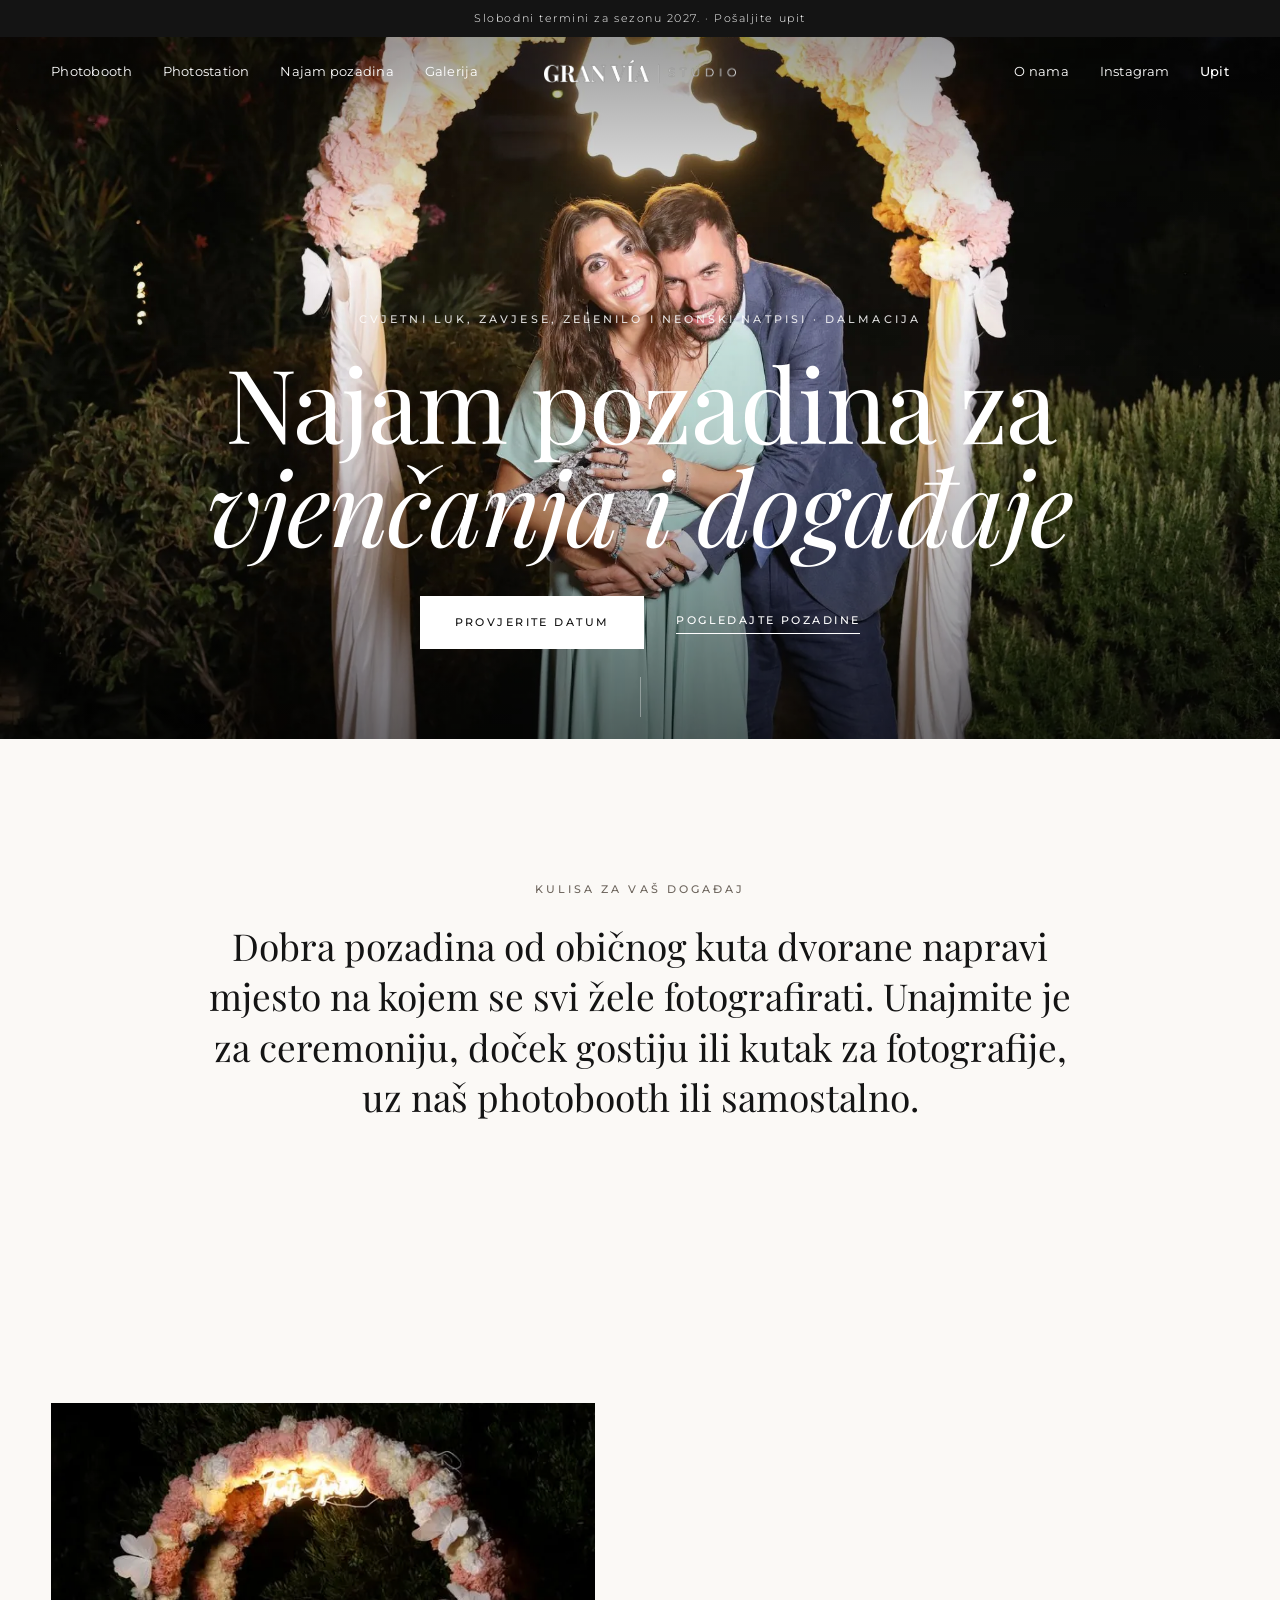
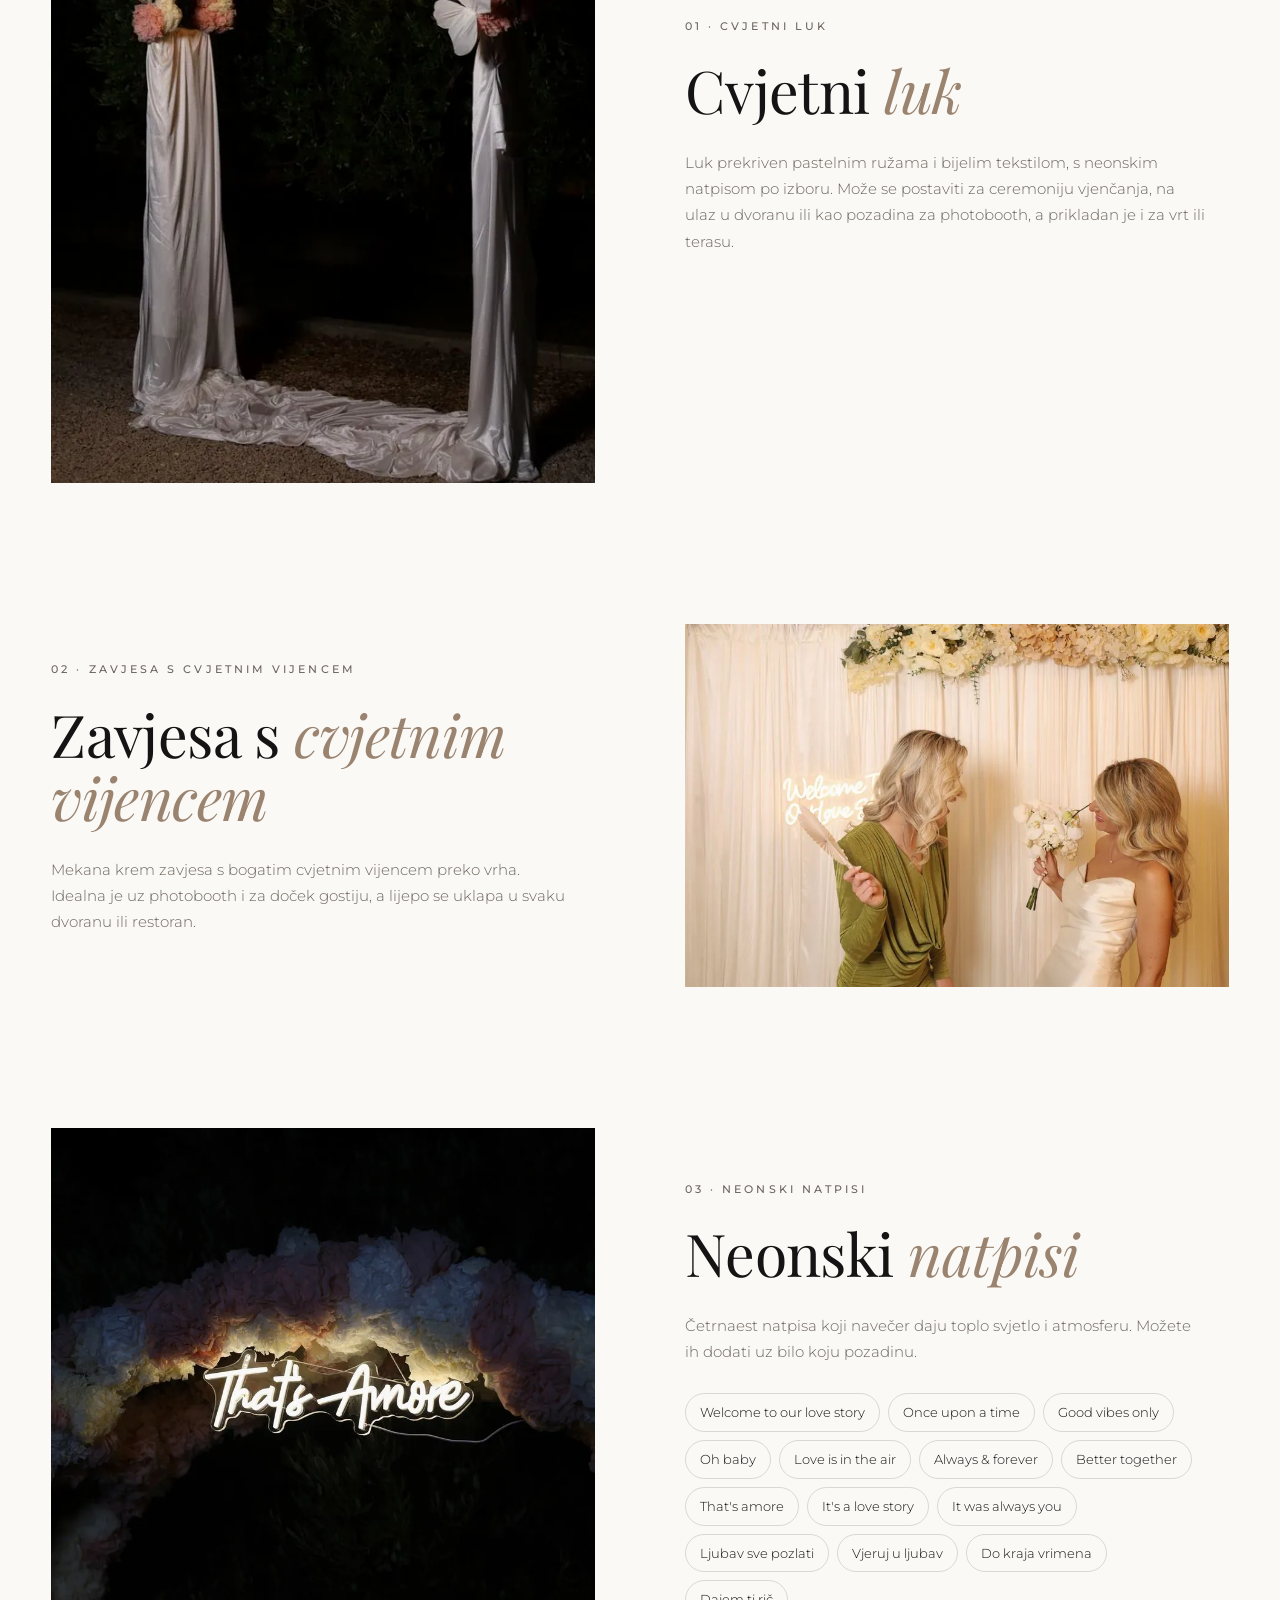
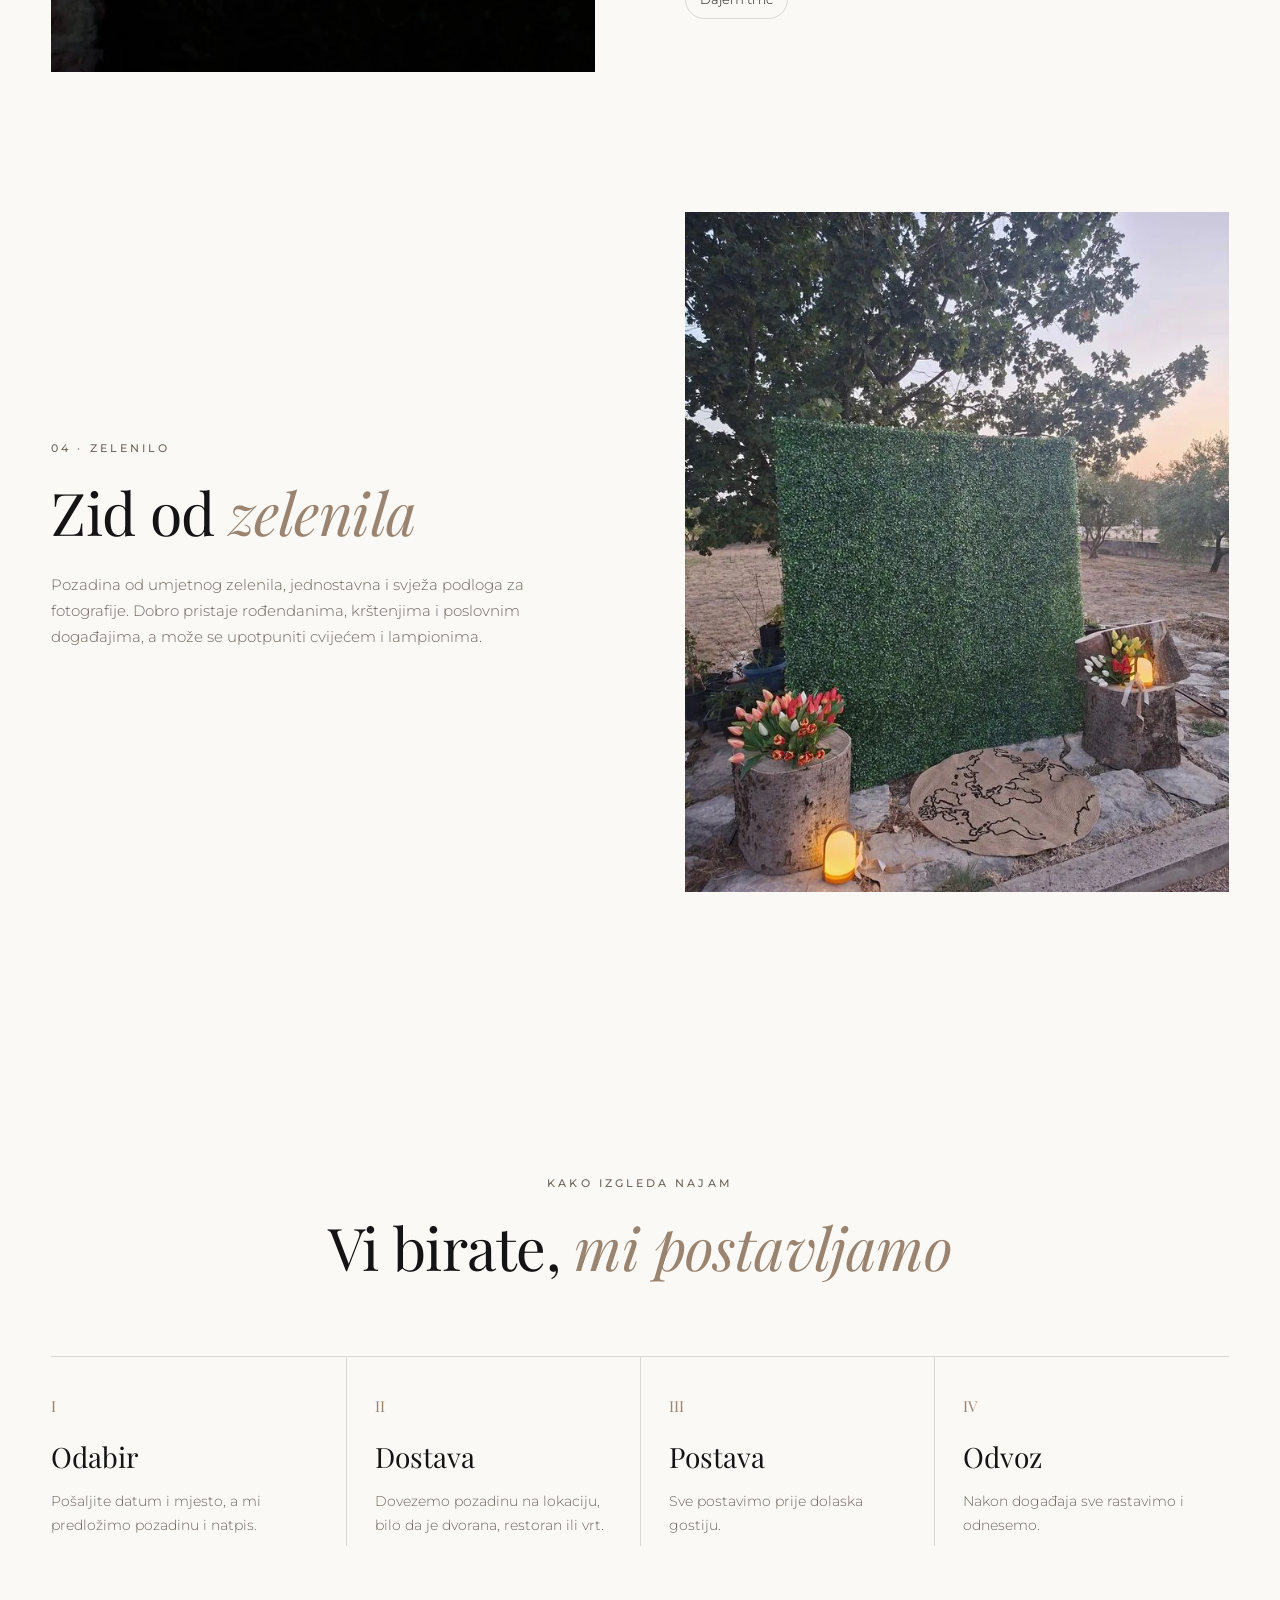
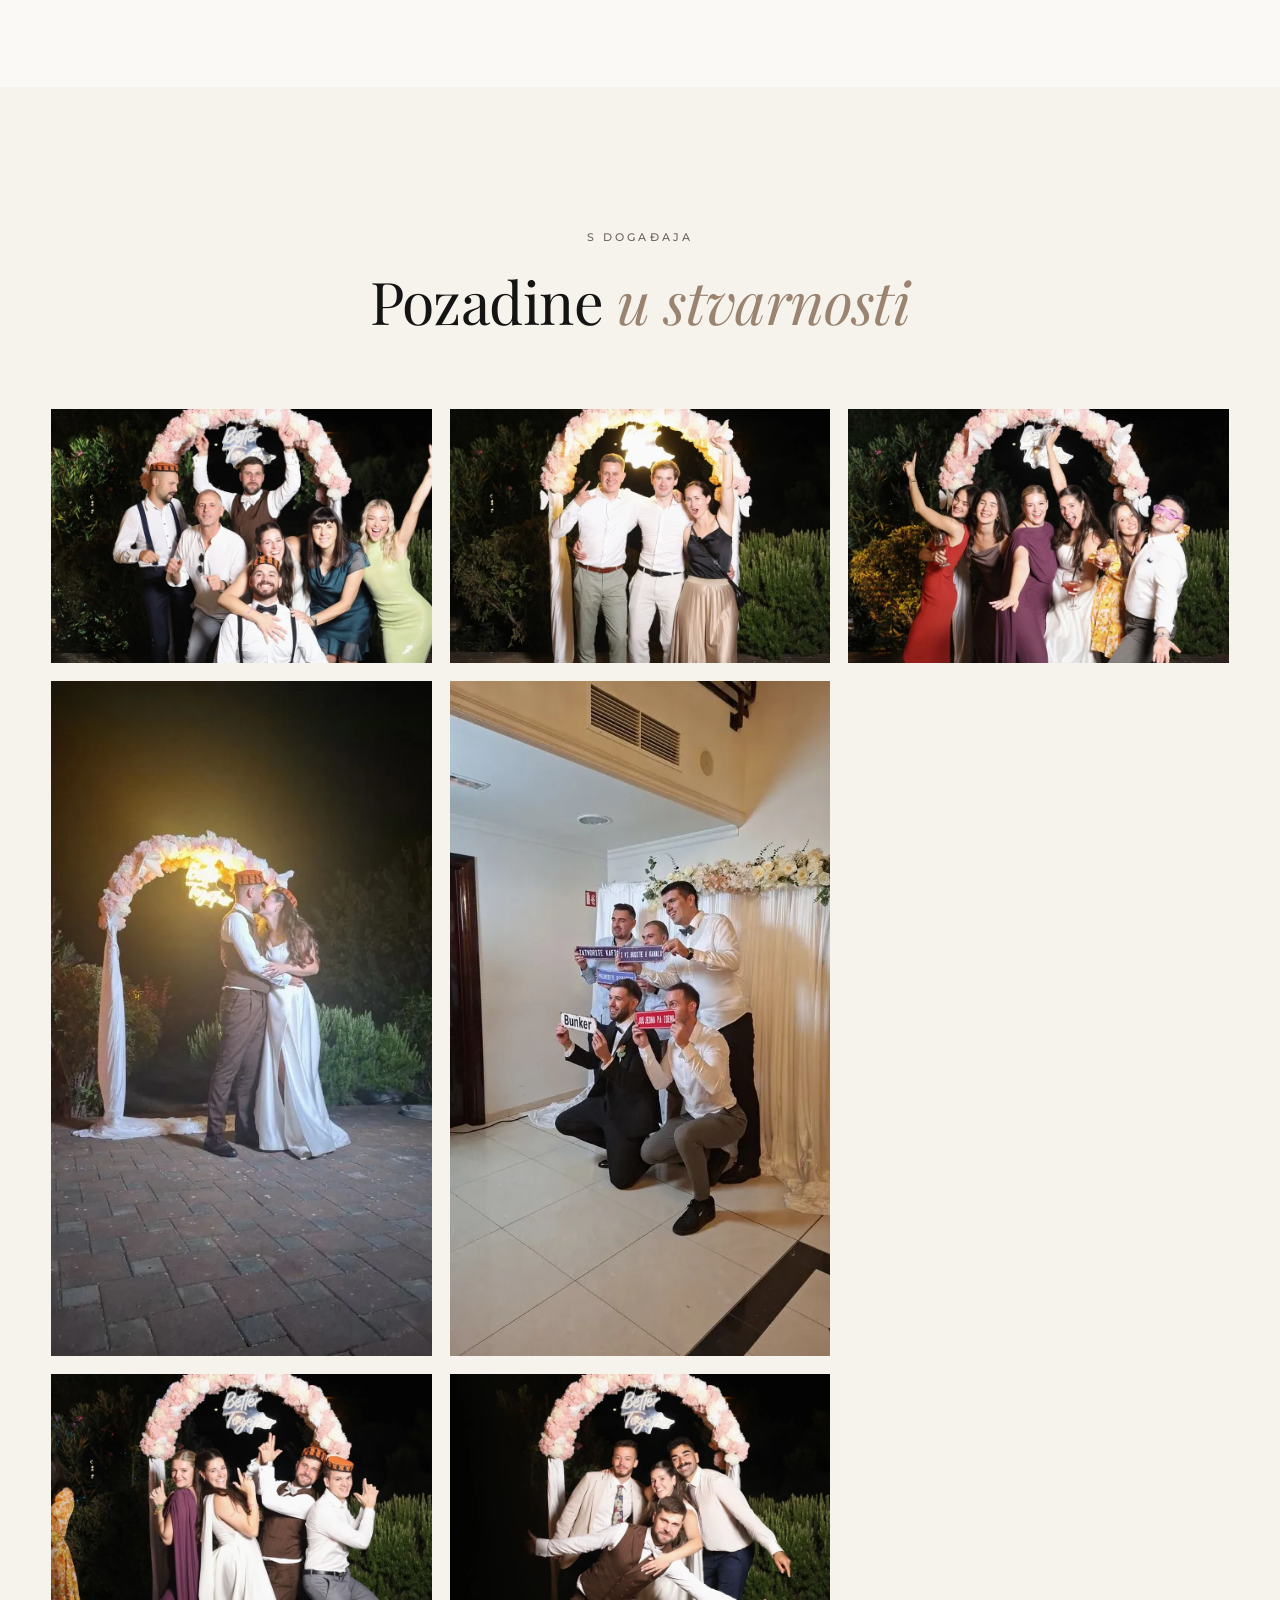
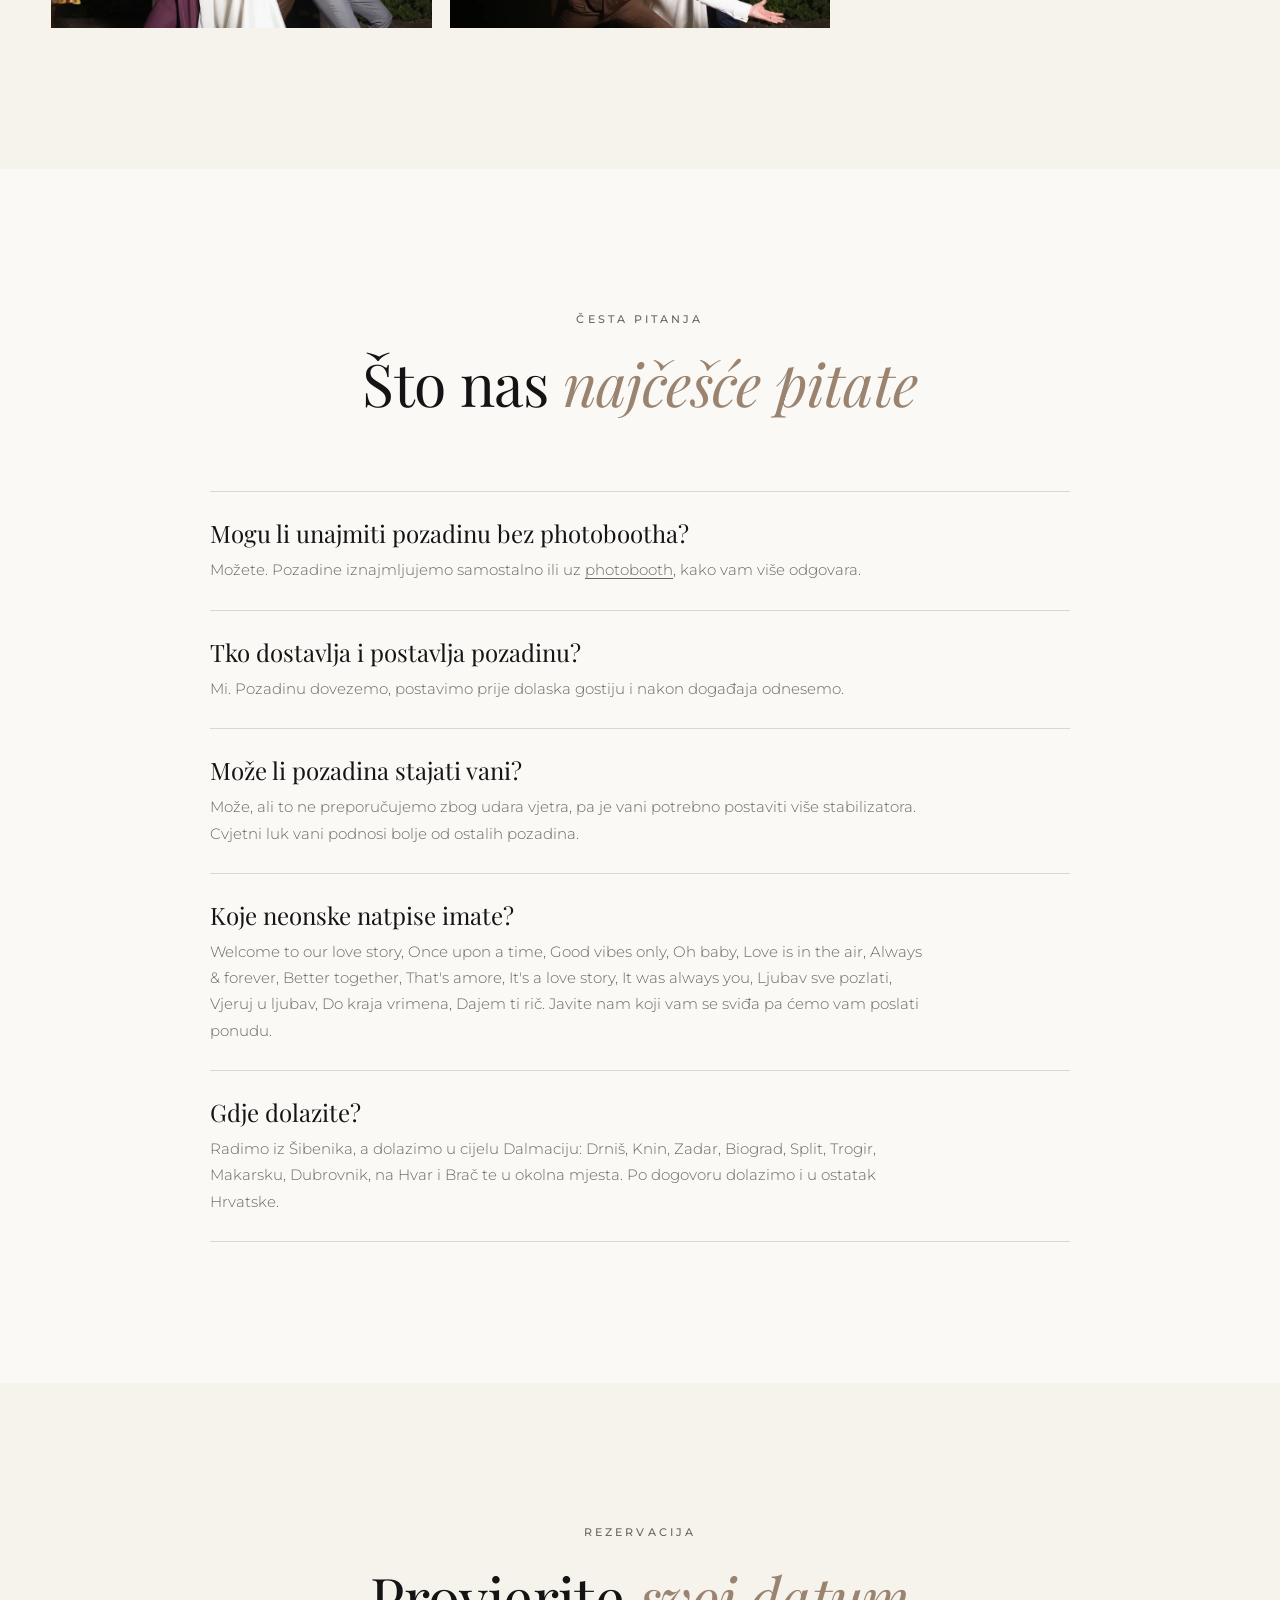
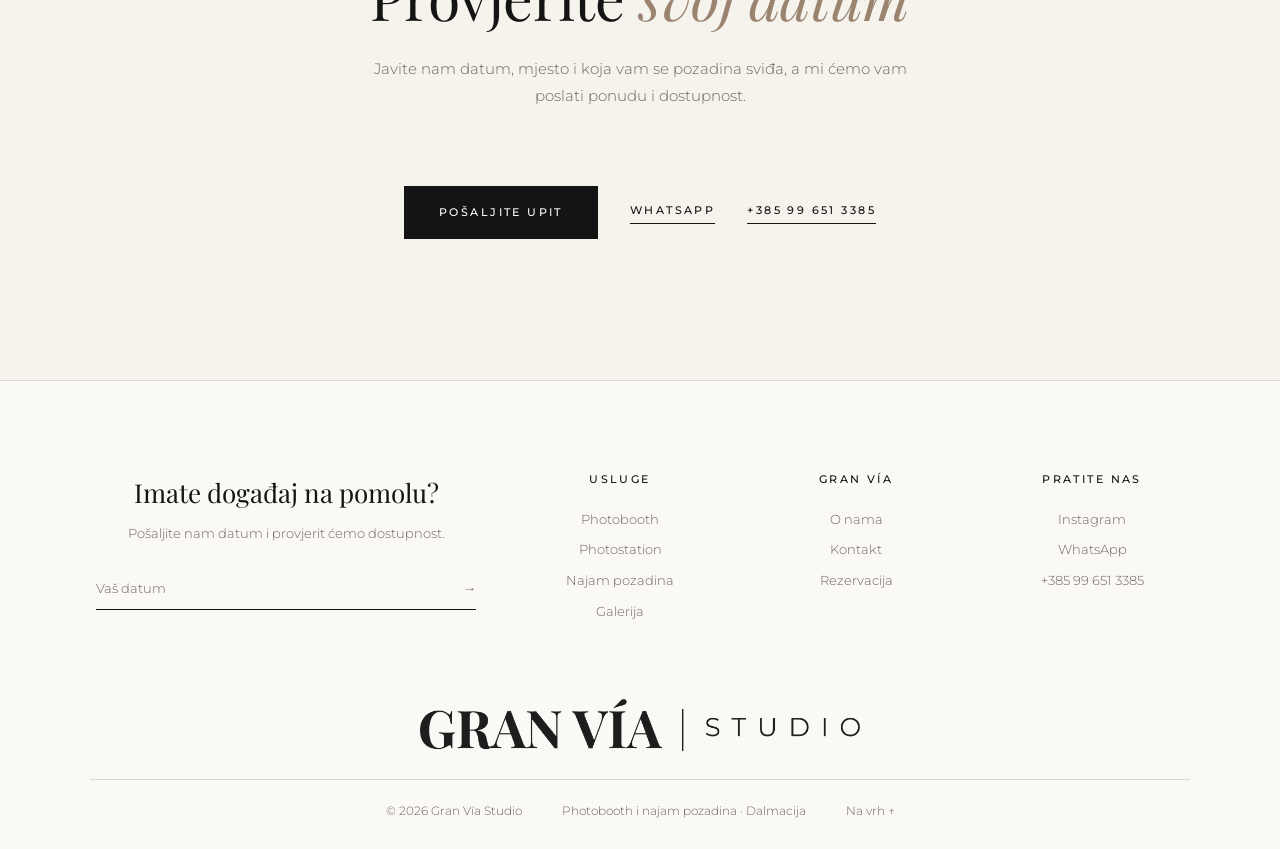
==== commit 1805b389: "Add Šibenik base address and wider service area Co-Authored-By: Claude Opus 5.5 (1M context) <norepl" ====
--- a/najam-pozadina/index.html
+++ b/najam-pozadina/index.html
@@ -222,7 +222,7 @@
         <div><dt>Tko dostavlja i postavlja pozadinu?</dt><dd>Mi. Pozadinu dovezemo, postavimo prije dolaska gostiju i nakon događaja odnesemo.</dd></div>
         <div><dt>Može li pozadina stajati vani?</dt><dd>Može, ali to ne preporučujemo zbog udara vjetra, pa je vani potrebno postaviti više stabilizatora. Cvjetni luk vani podnosi bolje od ostalih pozadina.</dd></div>
         <div><dt>Koje neonske natpise imate?</dt><dd>Welcome to our love story, Once upon a time, Good vibes only, Oh baby, Love is in the air, Always &amp; forever, Better together, That's amore, It's a love story, It was always you, Ljubav sve pozlati, Vjeruj u ljubav, Do kraja vrimena, Dajem ti rič. Javite nam koji vam se sviđa pa ćemo vam poslati ponudu.</dd></div>
-        <div><dt>Gdje dolazite?</dt><dd>U cijelu Dalmaciju: Zadar, Šibenik, Split, Trogir, Makarsku, Dubrovnik i okolna mjesta. Po dogovoru dolazimo i u ostatak Hrvatske.</dd></div>
+        <div><dt>Gdje dolazite?</dt><dd>Radimo iz Šibenika, a dolazimo u cijelu Dalmaciju: Drniš, Knin, Zadar, Biograd, Split, Trogir, Makarsku, Dubrovnik, na Hvar i Brač te u okolna mjesta. Po dogovoru dolazimo i u ostatak Hrvatske.</dd></div>
       </dl>
     </section>
 
--- a/css/style.css
+++ b/css/style.css
@@ -192,11 +192,11 @@
 .hero--page { height: 78vh; height: 78svh; min-height: 520px; }
 .hero__slide--pb { background-image: url(../img/photobooth-rekviziti-1.webp); background-position: center 30%; }
 .hero__slide--bd { background-image: url(../img/galerija-luk-par.webp); background-position: 70% 40%; }
-.hero__slide--ps { background-image: url(../img/galerija-luk-mladenka.webp); background-position: center 35%; }
+.hero__slide--ps { background-image: url(../img/backdrop-cvjetni-luk.webp); background-position: center 16%; }
 @media (max-width: 760px) {
   .hero__slide--pb { background-image: url(../img/photobooth-rekviziti-1-m.webp); }
   .hero__slide--bd { background-image: url(../img/galerija-luk-par-m.webp); }
-  .hero__slide--ps { background-image: url(../img/galerija-luk-mladenka-m.webp); }
+  .hero__slide--ps { background-image: url(../img/backdrop-cvjetni-luk-m.webp); }
   .hero__slide--1 { background-image: url(../img/hero-luk-ekipa-m.webp); }
   .hero.is-loaded .hero__slide--2 { background-image: url(../img/backdrop-welcome-m.webp); }
   .hero.is-loaded .hero__slide--3 { background-image: url(../img/galerija-luk-djevojke-m.webp); }
@@ -426,6 +426,15 @@
 .compare__col h3 { font-family: var(--serif); font-weight: 400; font-size: clamp(26px, 2.6vw, 34px); margin: 0; }
 .compare__col .features { margin: 20px 0 28px; }
 @media (max-width: 760px) { .compare__grid { grid-template-columns: 1fr; } }
+.compare__sketch { display: block; width: 100%; max-width: 480px; height: auto; margin: 0 0 24px; overflow: visible; }
+.compare__sketch .k { fill: var(--ivory); stroke: var(--ink); stroke-width: 1.3; stroke-linecap: round; stroke-linejoin: round; }
+.compare__sketch .a { fill: var(--ivory); stroke: var(--accent); stroke-width: 1.2; }
+.compare__sketch .n { fill: none; stroke: var(--accent); stroke-width: 1.6; stroke-linecap: round; stroke-linejoin: round; }
+.compare__sketch .v { fill: none; stroke: var(--accent); stroke-width: 1; stroke-dasharray: 2 5; stroke-linecap: round; }
+.compare__sketch .d { stroke-dasharray: 5 4; }
+.compare__sketch .g { fill: none; stroke: var(--line); stroke-width: 1.3; }
+.compare__sketch .t { fill: none; stroke: var(--muted); stroke-width: .8; }
+.compare__sketch text { font-family: var(--sans); font-size: 14px; font-weight: 500; letter-spacing: .12em; fill: var(--muted); text-anchor: middle; }
 .about__cities a { text-decoration: none; border-bottom: 1px solid var(--line); }
 .about__cities a:hover { border-bottom-color: currentColor; }
 .cta__actions { display: flex; gap: 32px; justify-content: center; align-items: center; flex-wrap: wrap; }
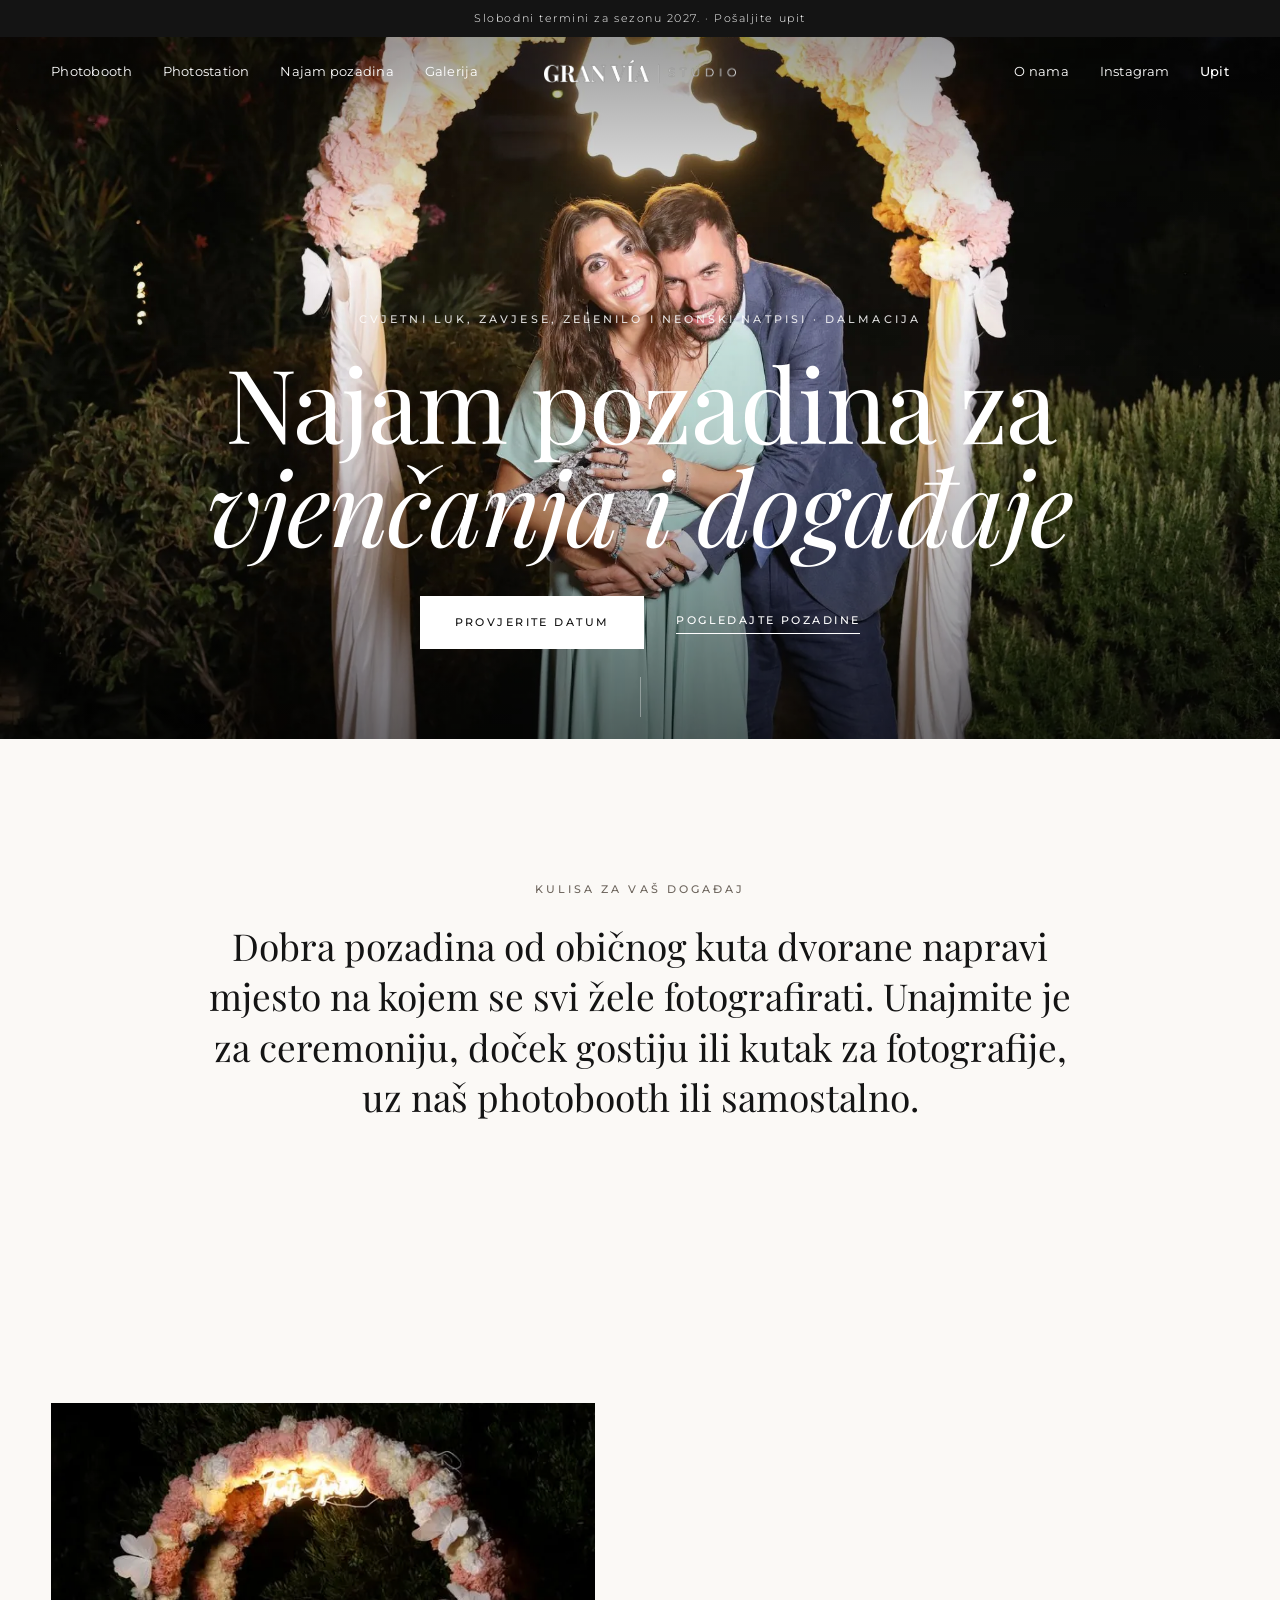
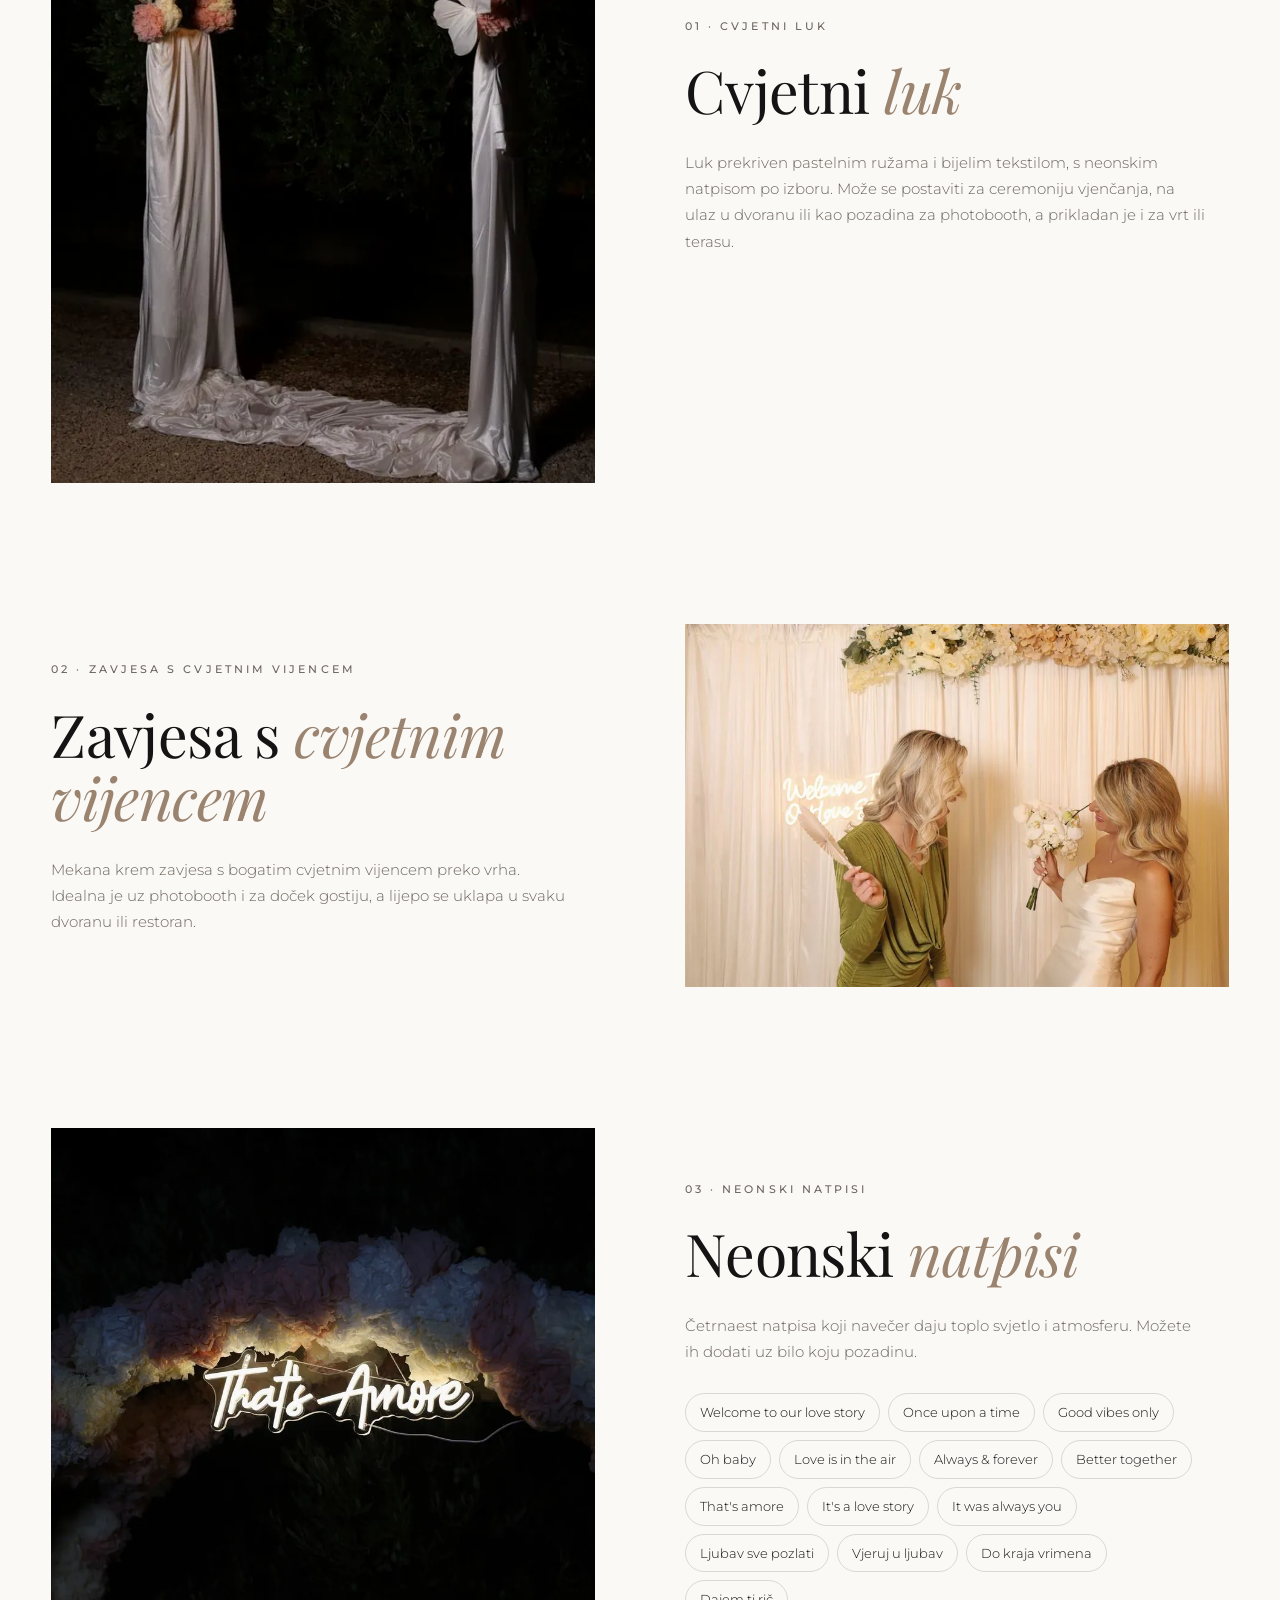
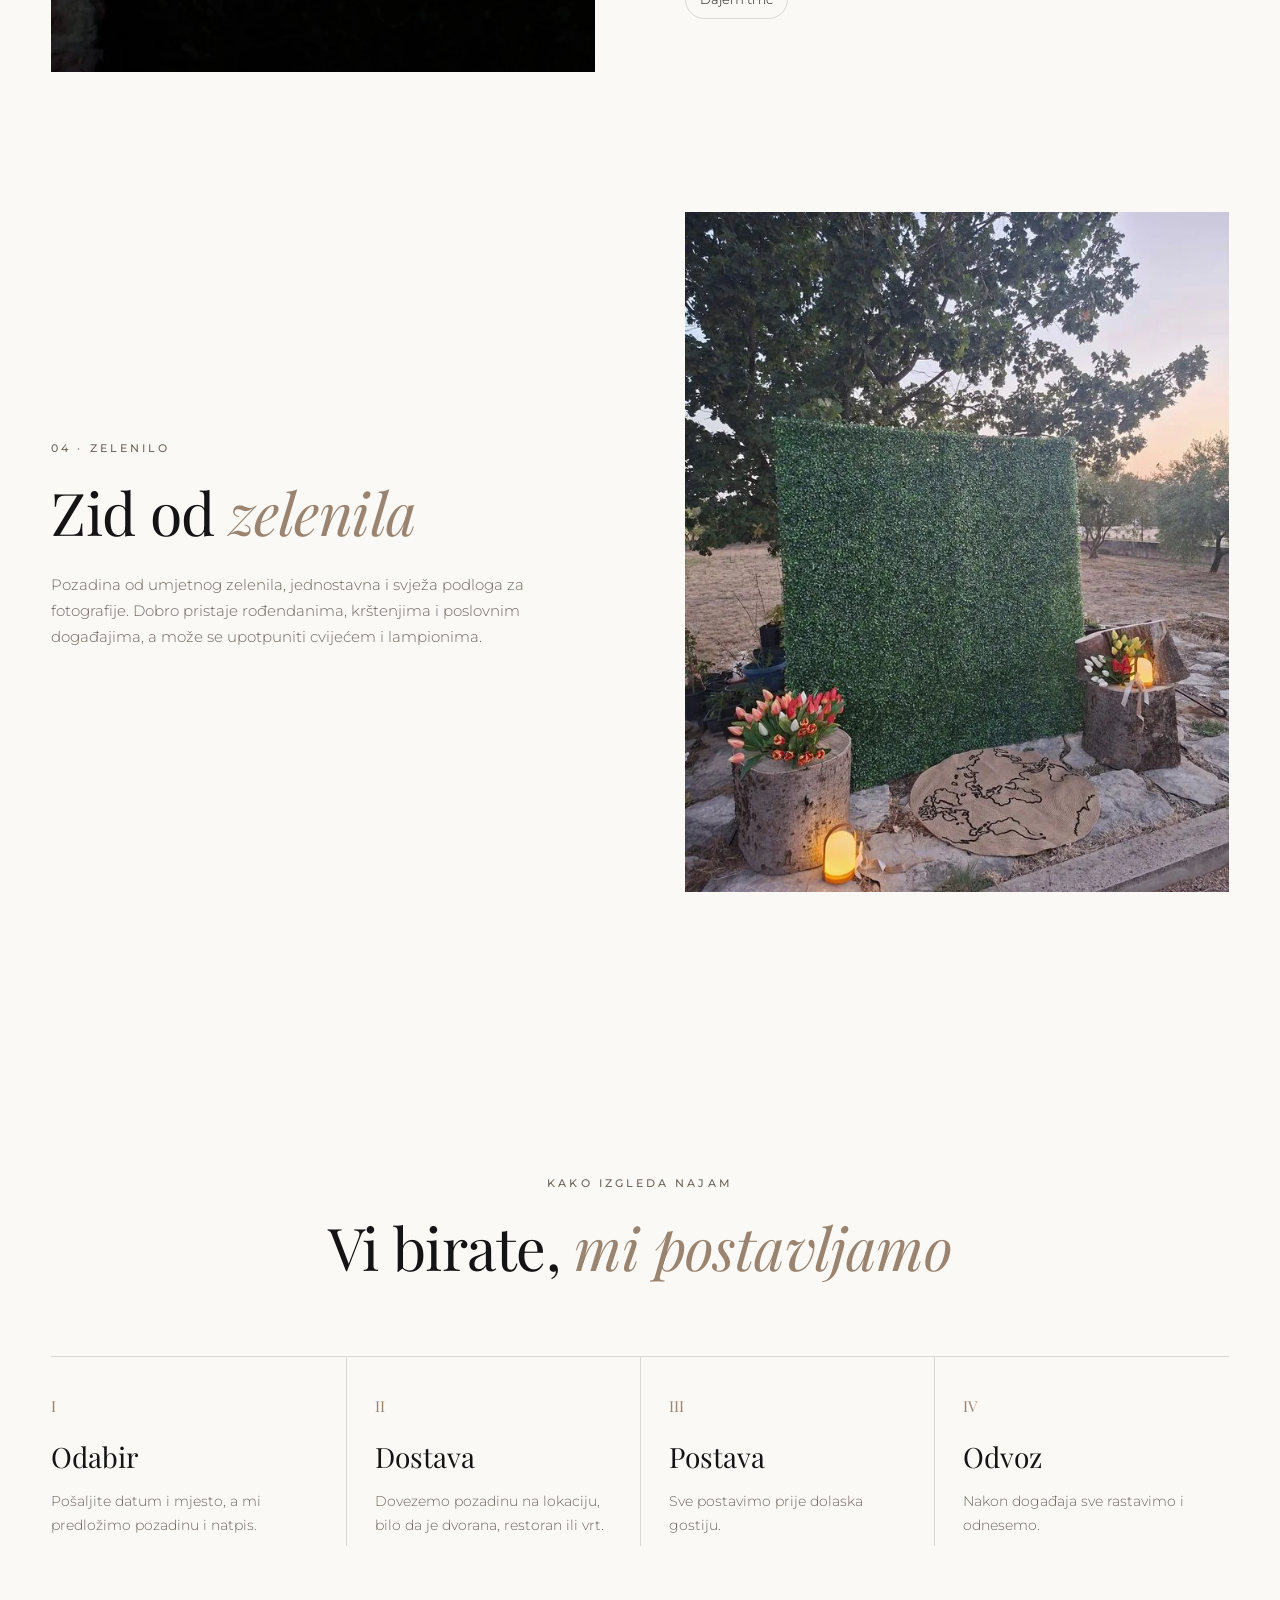
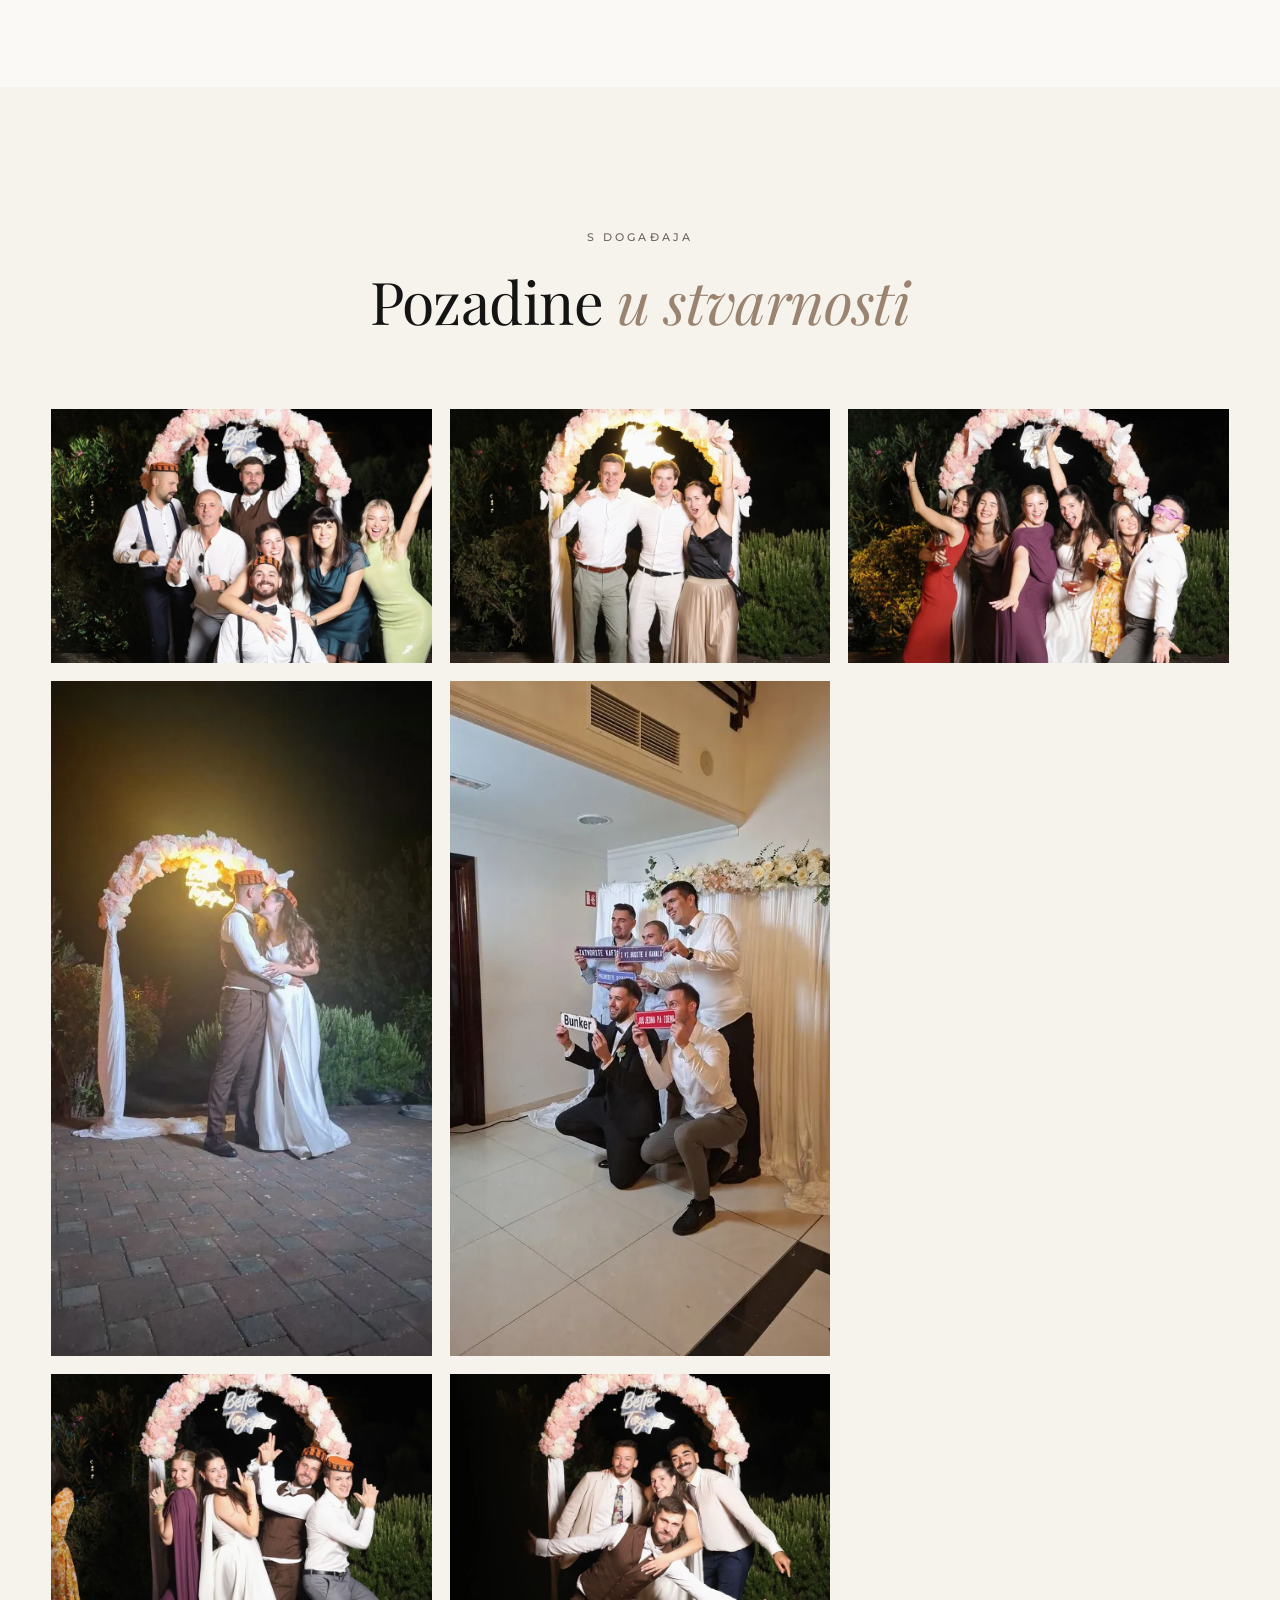
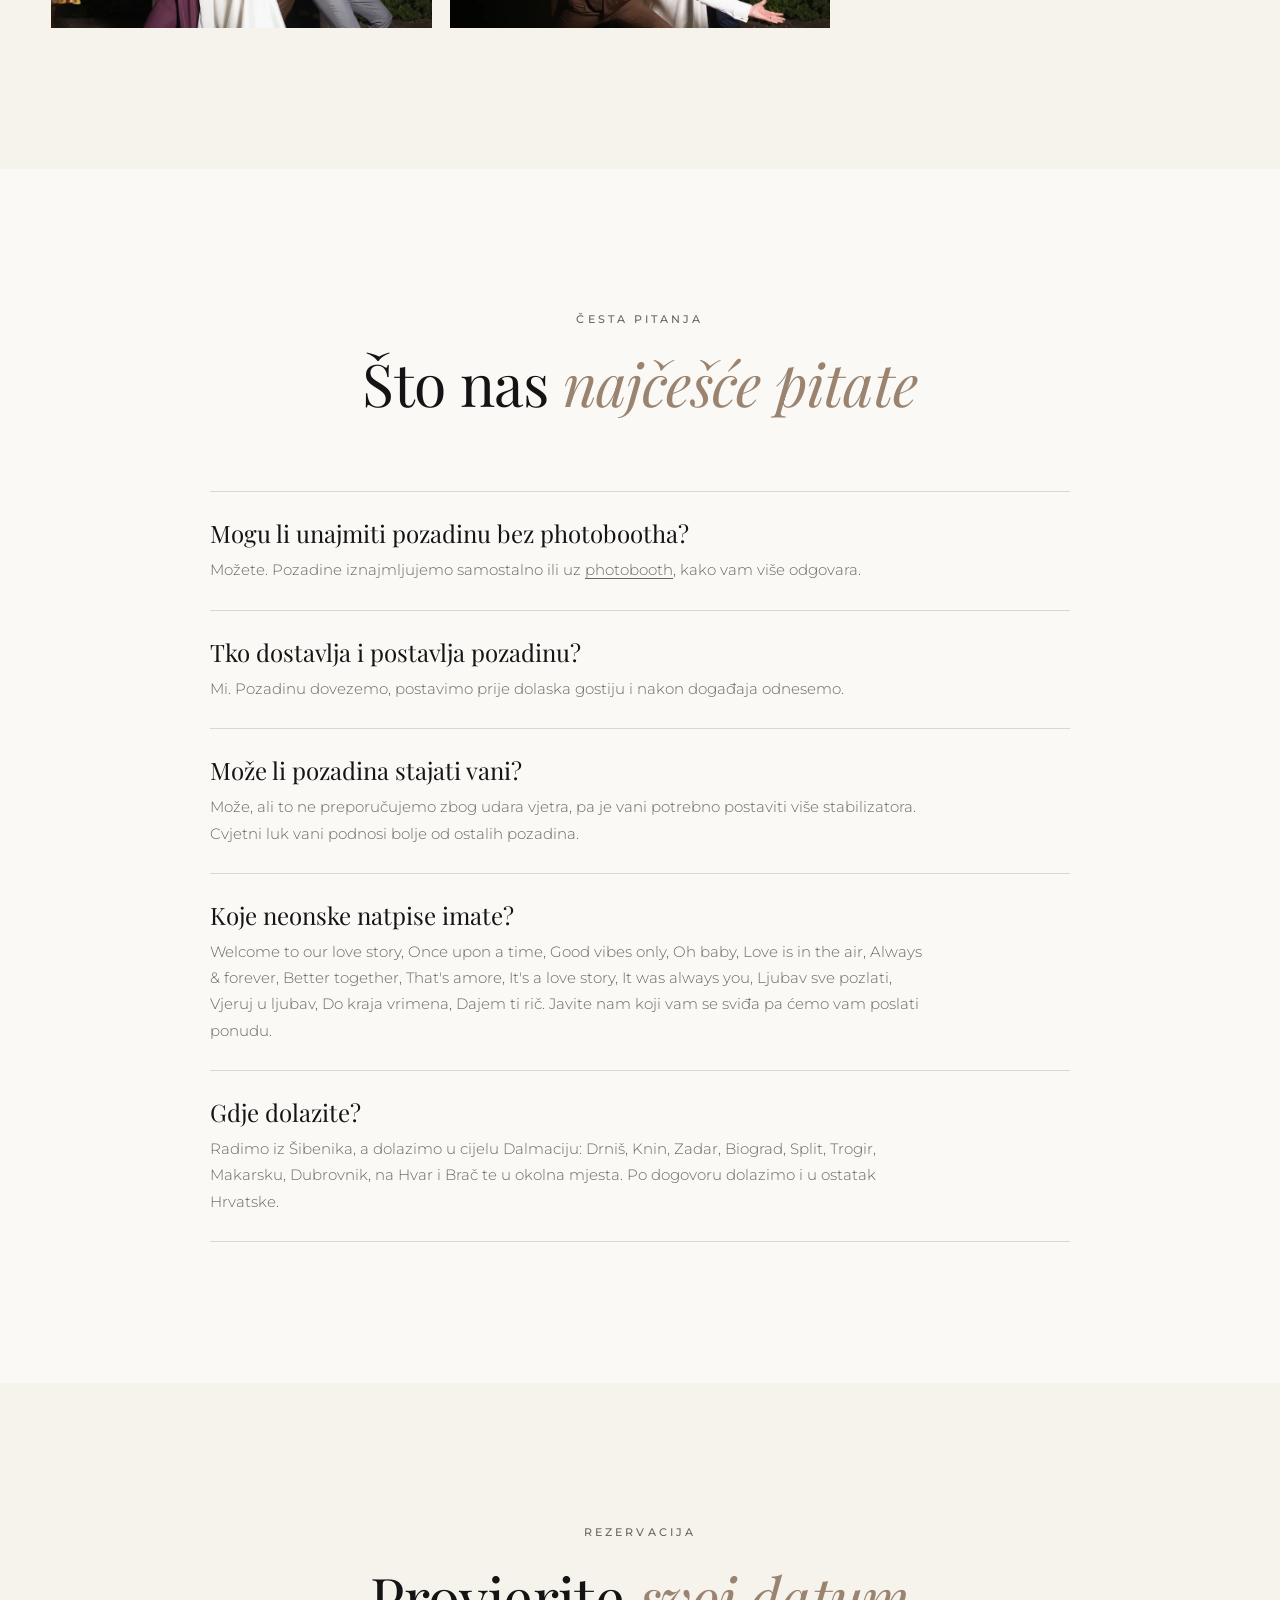
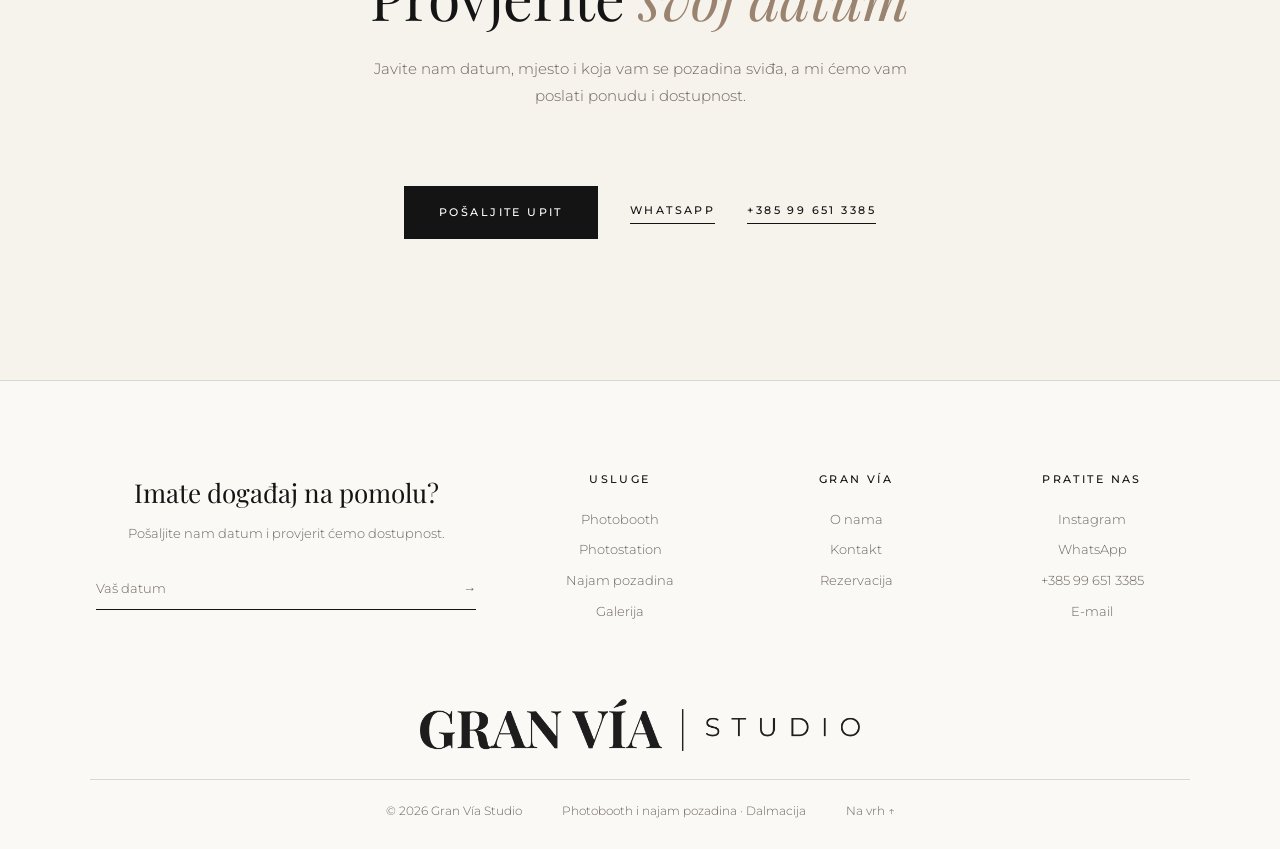
==== commit c130d2a5: "Add contact email Co-Authored-By: Claude Opus 5.5 (1M context) <noreply@anthropic.com> Claude-Sessio" ====
--- a/najam-pozadina/index.html
+++ b/najam-pozadina/index.html
@@ -266,6 +266,7 @@
         <a href="https://www.instagram.com/granviastudio/" target="_blank" rel="noopener">Instagram</a>
         <a href="https://wa.me/385996513385" target="_blank" rel="noopener">WhatsApp</a>
         <a href="tel:+385996513385">+385 99 651 3385</a>
+        <a href="mailto:info@granviastudio.com.hr">E-mail</a>
       </div>
     </div>
     <img src="../img/logo-line.png" alt="Gran Vía Studio" class="footer__logo" width="1600" height="187" loading="lazy">
